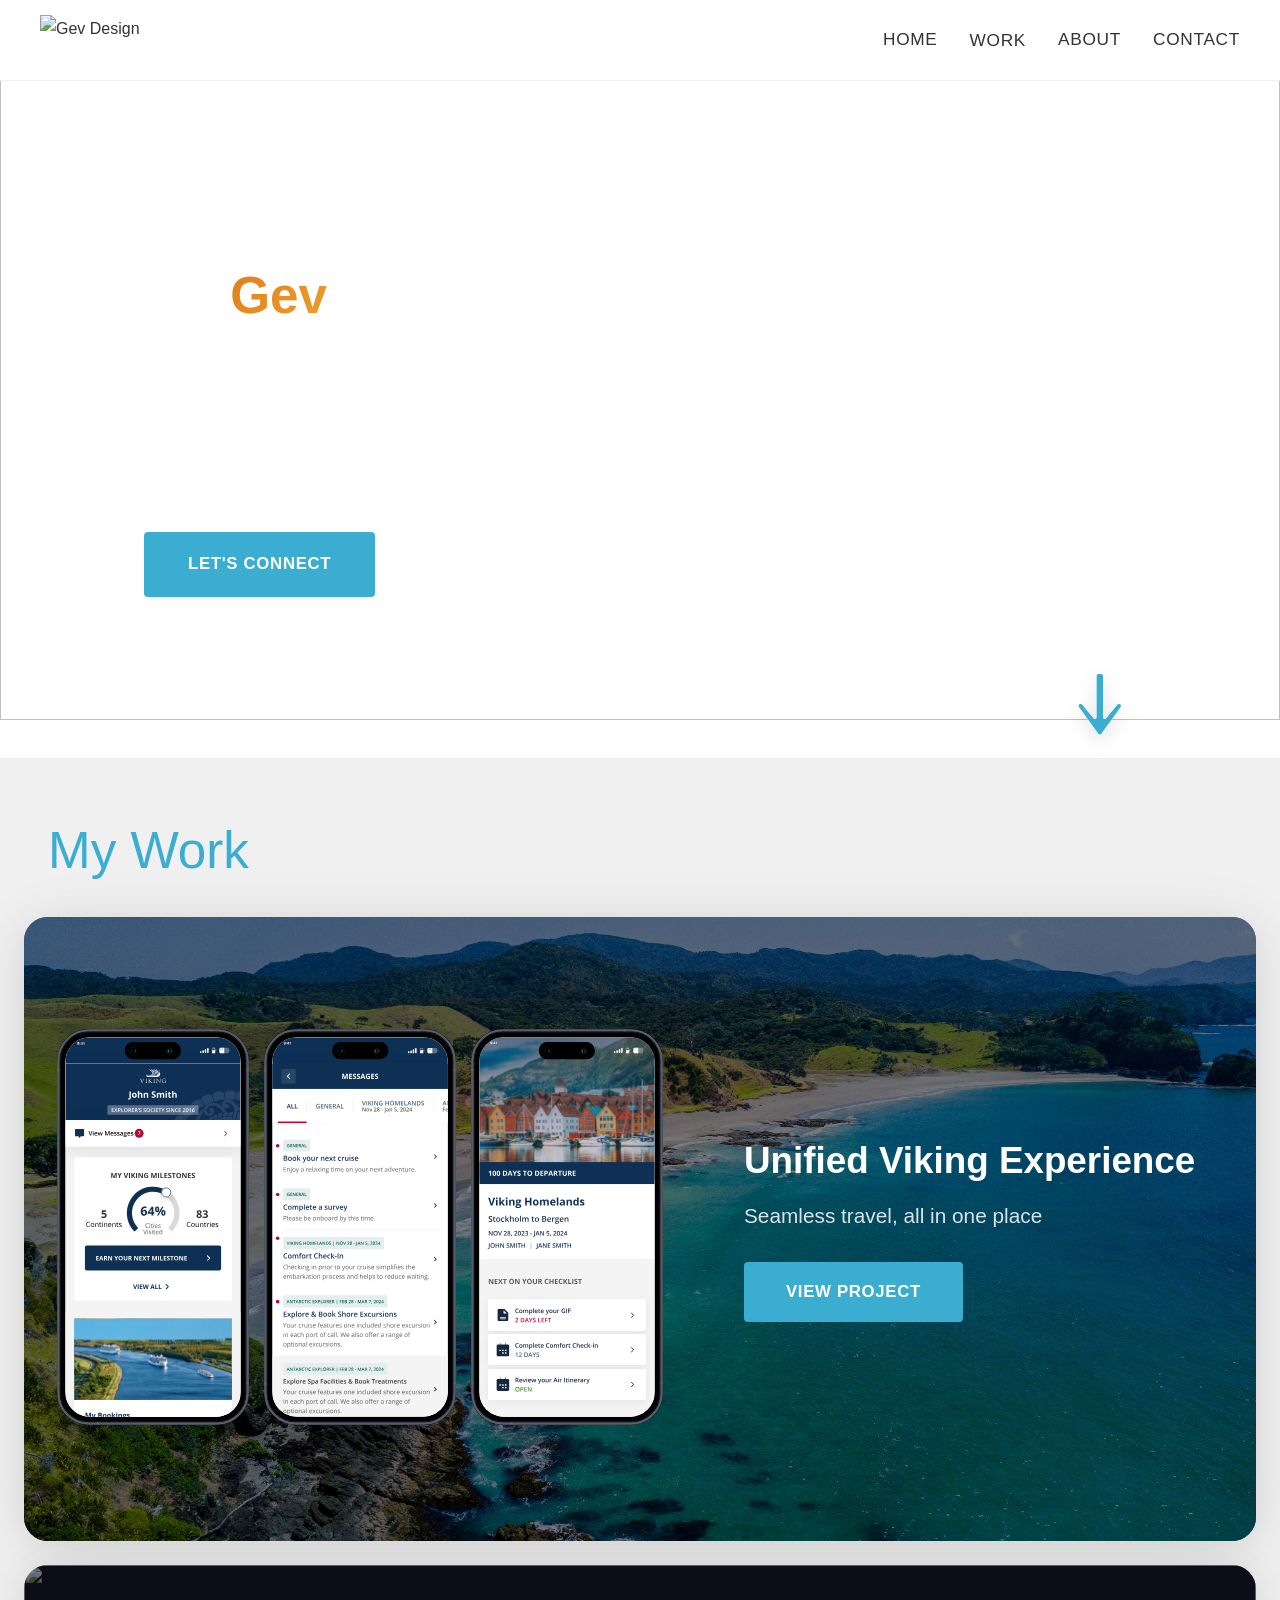
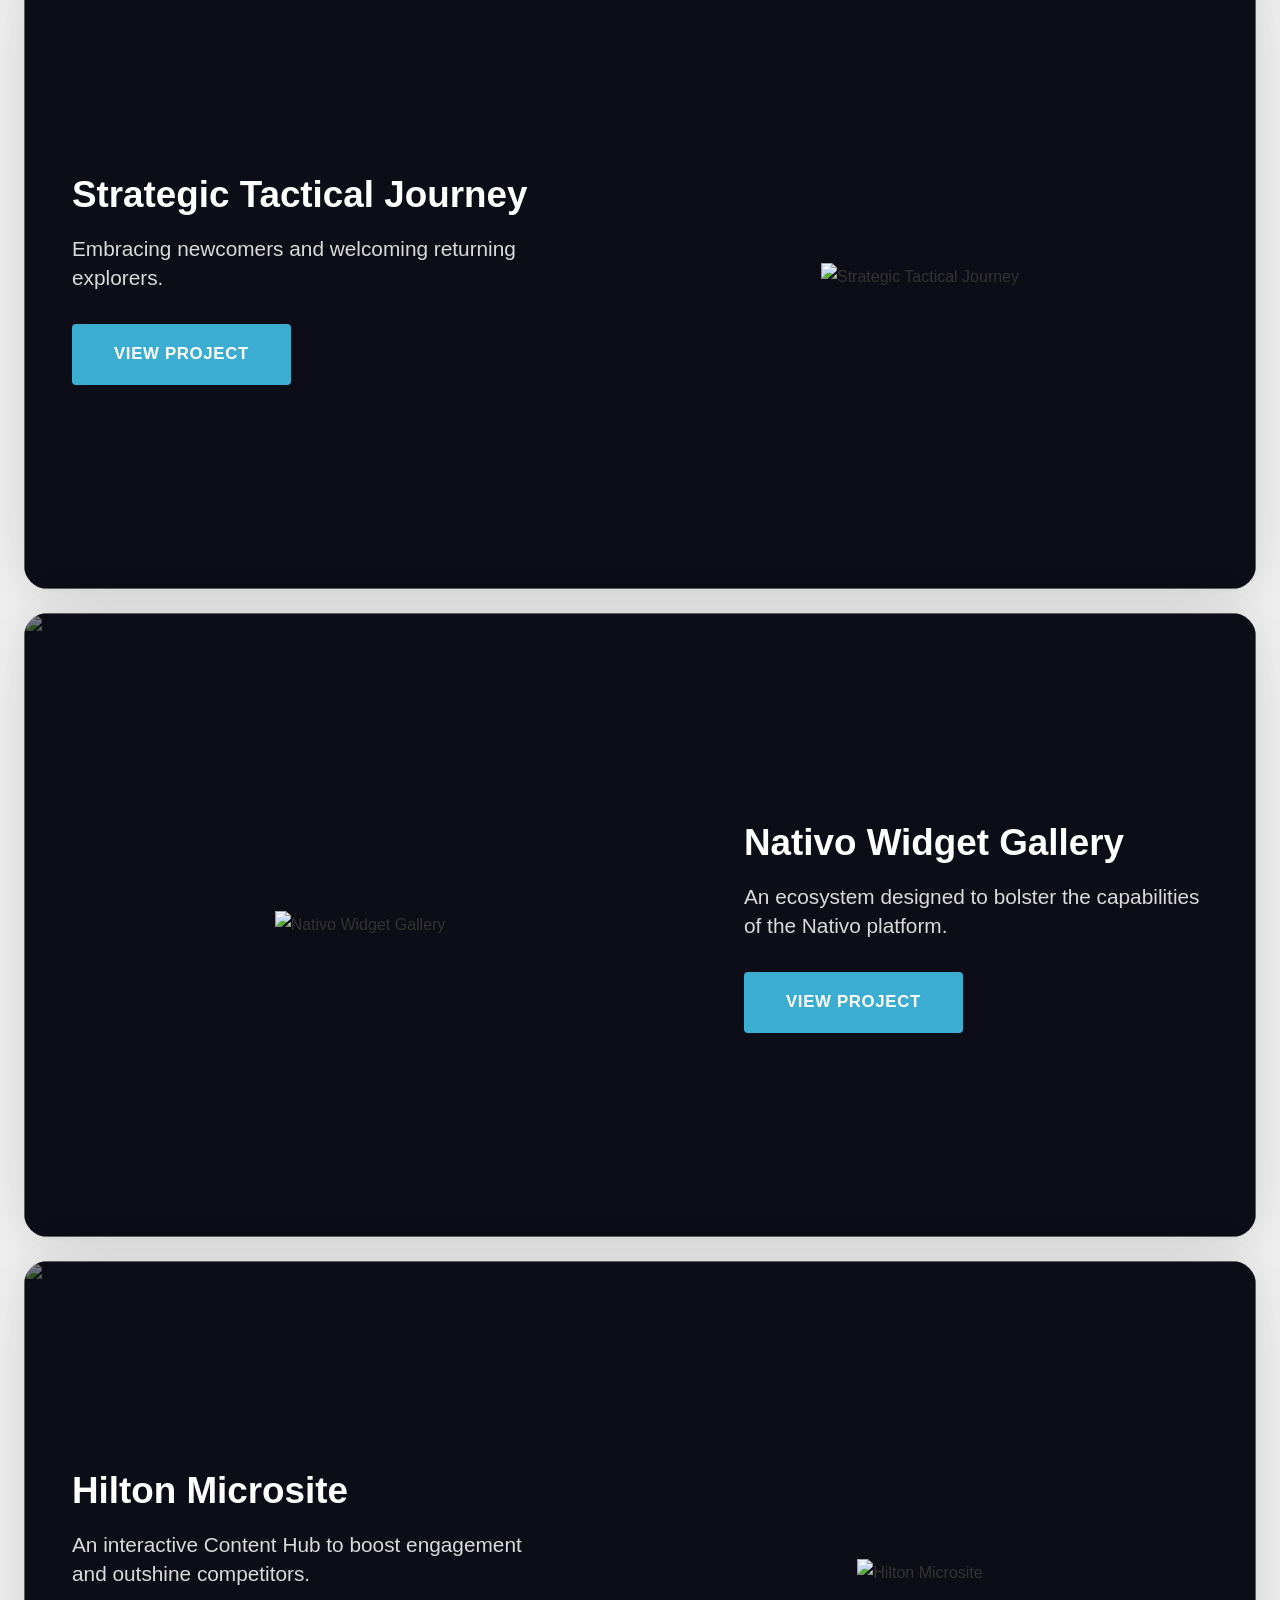
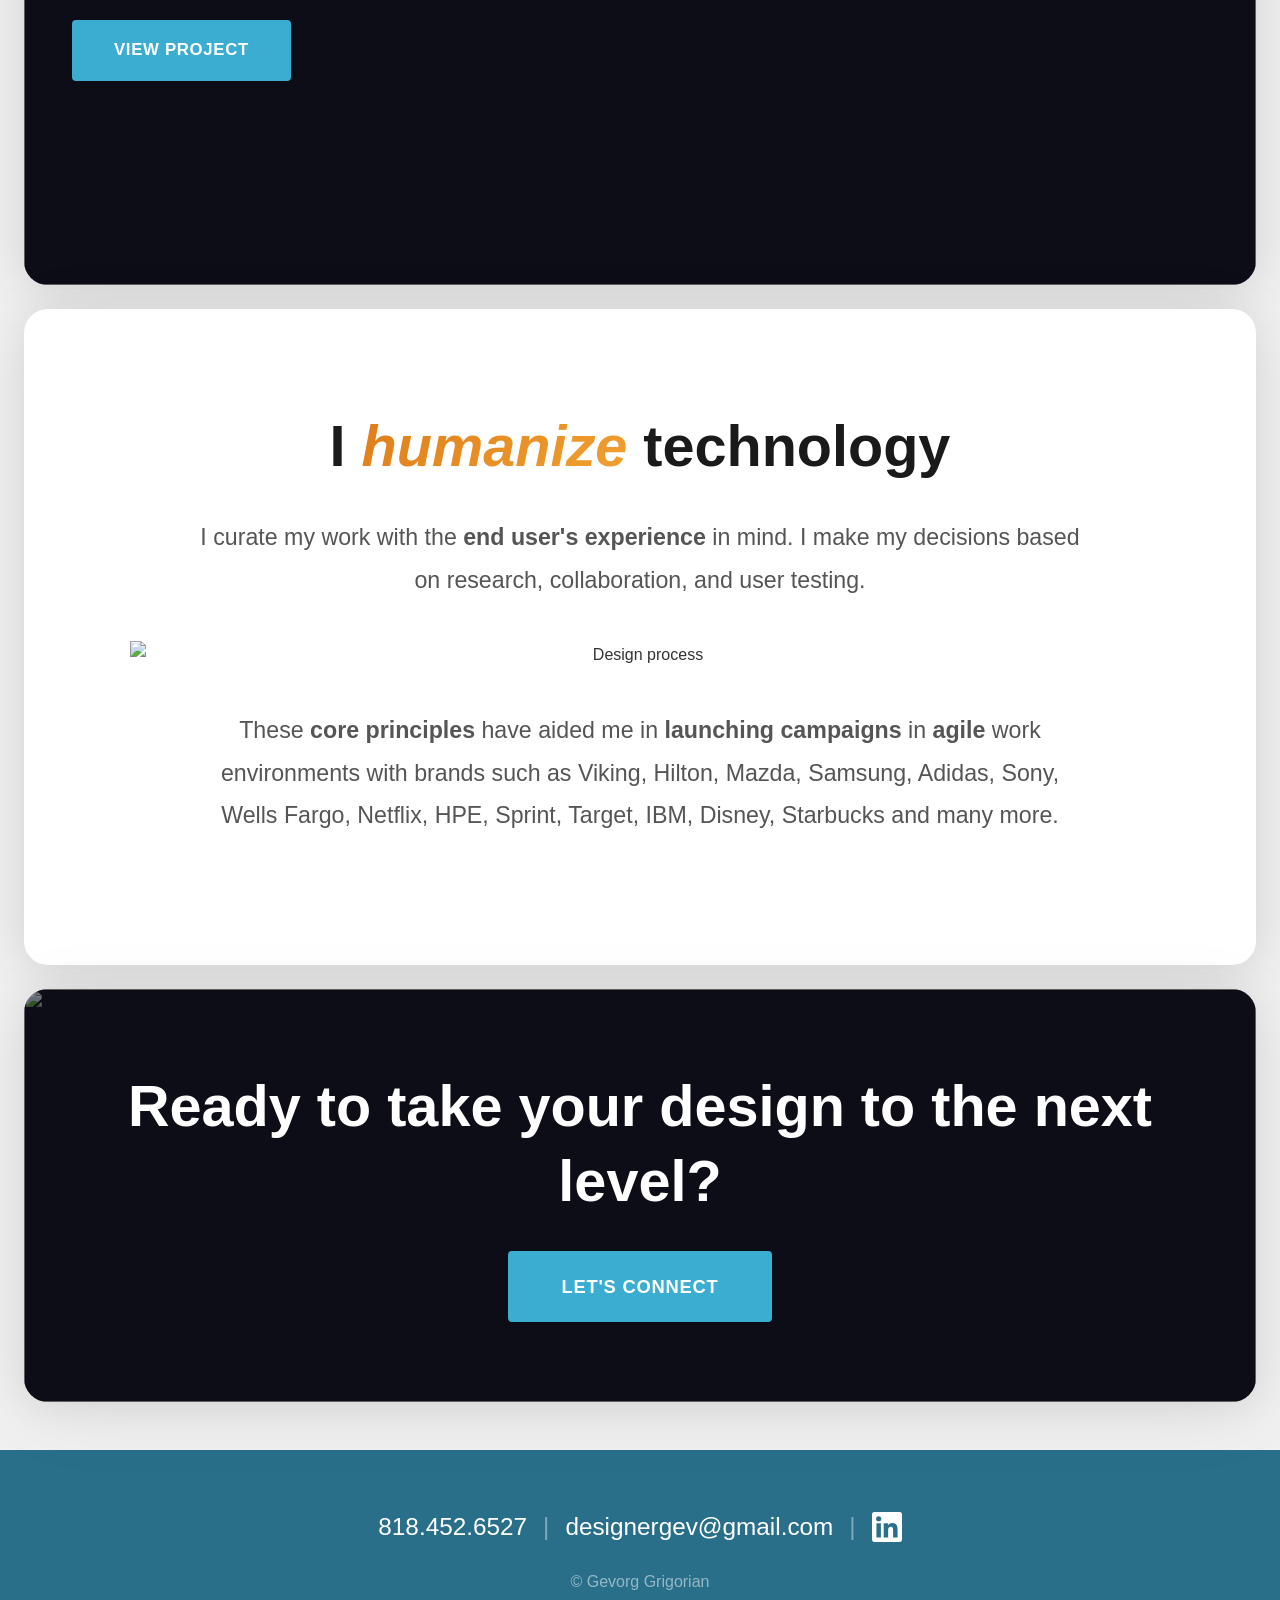
==== index.html @ d2a10602 "Replace PNG image with SVG in index.html" ====
<!DOCTYPE html>
<html lang="en">
<head>
  <meta charset="UTF-8">
  <meta name="viewport" content="width=device-width, initial-scale=1.0">
  <title>Gev Grigorian — Lead UX/UI Designer</title>
  <link rel="stylesheet" href="style.css">
</head>
<body>

  <!-- Navigation -->
  <nav class="site-nav">
    <div class="nav-inner">
      <a href="index.html" class="nav-logo">
        <img src="https://images.squarespace-cdn.com/content/v1/5e78019645630059aea17c07/1584992266800-M5TKYRN9V7KKILRTRA14/Gevorg_grigorian_logo2.png?format=300w" alt="Gev Design">
      </a>
      <ul class="nav-links" id="navLinks">
        <li><a href="index.html">Home</a></li>
        <li class="dropdown-parent">
          <button class="nav-dropdown-toggle">Work</button>
          <ul class="nav-dropdown">
            <li><a href="unified-viking.html">Unified Viking Experience</a></li>
            <li><a href="strategic-tactical.html">Strategic Tactical Journey</a></li>
            <li><a href="widget-gallery.html">Nativo Widget Gallery</a></li>
            <li><a href="hilton-microsite.html">Hilton Microsite</a></li>
          </ul>
        </li>
        <li><a href="about.html">About</a></li>
        <li><a href="contact.html">Contact</a></li>
      </ul>
      <button class="nav-hamburger" id="navHamburger" aria-label="Toggle menu">
        <span></span>
        <span></span>
        <span></span>
      </button>
    </div>
  </nav>

  <!-- Hero — stays full bleed -->
  <section class="hero">
    <div class="hero-bg">
      <img src="https://images.squarespace-cdn.com/content/v1/5e78019645630059aea17c07/815615e4-76c1-4208-bceb-b928c9cfad03/Gevdarkbg.jpg" alt="">
    </div>
    <div class="hero-content">
      <h1 class="hero-anim-1">Hey there! <br>I'm <em>Gev</em>.</h1>
      <p class="hero-anim-2">I am a Lead UX/UI Designer passionate about solving complex problems, optimizing user journeys for business growth, and offering an exceptional experience. Check out my work down below!</p>
      <div class="hero-buttons hero-anim-3">
        <a href="contact.html" class="btn-primary btn-blue">Let's Connect</a>
        <a href="about.html" class="btn-primary btn-white">About Me</a>
      </div>
    </div>
  </section>

  <!-- Scroll Arrow -->
  <div class="scroll-arrow">
    <svg width="176" height="216" viewBox="0 0 176 216" fill="none" xmlns="http://www.w3.org/2000/svg">
      <g filter="url(#filter0_d_1784_18563)">
        <path d="M73.5128 128.321C75.8927 131.232 80.6094 129.549 80.6094 125.789L80.6094 35C80.6094 32.7909 82.4002 31 84.6094 31L90.6094 31C92.8185 31 94.6094 32.7909 94.6094 35L94.6094 125.789C94.6094 129.549 99.326 131.232 101.706 128.321L126.116 98.468C126.876 97.5389 128.013 97 129.213 97L130.213 97C133.474 97 135.365 100.692 133.459 103.338L90.8552 162.493C89.2589 164.71 85.9598 164.71 84.3635 162.493L41.7597 103.338C39.8541 100.692 41.7449 97 45.0055 97L46.0061 97C47.2062 97 48.343 97.5389 49.1027 98.468L73.5128 128.321Z" fill="#3AADD1"/>
      </g>
      <defs>
        <filter id="filter0_d_1784_18563" x="0" y="0" width="175.219" height="215.156" filterUnits="userSpaceOnUse" color-interpolation-filters="sRGB">
          <feFlood flood-opacity="0" result="BackgroundImageFix"/>
          <feColorMatrix in="SourceAlpha" type="matrix" values="0 0 0 0 0 0 0 0 0 0 0 0 0 0 0 0 0 0 127 0" result="hardAlpha"/>
          <feMorphology radius="1" operator="dilate" in="SourceAlpha" result="effect1_dropShadow_1784_18563"/>
          <feOffset dy="10"/>
          <feGaussianBlur stdDeviation="20"/>
          <feComposite in2="hardAlpha" operator="out"/>
          <feColorMatrix type="matrix" values="0 0 0 0 0 0 0 0 0 0 0 0 0 0 0 0 0 0 0.15 0"/>
          <feBlend mode="normal" in2="BackgroundImageFix" result="effect1_dropShadow_1784_18563"/>
          <feBlend mode="normal" in="SourceGraphic" in2="effect1_dropShadow_1784_18563" result="shape"/>
        </filter>
      </defs>
    </svg>
  </div>

  <!-- Sections area — light bg behind rounded containers -->
  <div class="sections-wrap">

    <!-- My Work heading -->
    <h2 class="my-work-heading">My Work</h2>

    <!-- Unified Viking Experience — same treatment as other sections -->
    <div class="card-section card-section--dark">
      <section class="work-section work-section--viking work-section--img-left work-section--dark">
        <div class="work-section-bg">
          <img src="unified_background.jpg" alt="">
        </div>
        <div class="work-section-image">
          <img src="unified_hero_split.svg" alt="Unified Viking Experience">
        </div>
        <div class="work-section-text">
          <h3>Unified Viking Experience</h3>
          <h4>Seamless travel, all in one place</h4>
          <a href="unified-viking.html" class="btn-view-project">View Project</a>
        </div>
      </section>
    </div>

    <!-- Strategic Tactical Journey — rounded card, dark bg image -->
    <div class="card-section card-section--dark">
      <section class="work-section work-section--strategic work-section--img-right work-section--dark">
        <div class="work-section-bg">
          <img src="https://images.squarespace-cdn.com/content/v1/5e78019645630059aea17c07/7702b1b8-ade0-4273-b3e5-5d2c1b50a295/image-asset.jpg" alt="">
        </div>
        <div class="work-section-text">
          <h3>Strategic Tactical Journey</h3>
          <h4>Embracing newcomers and welcoming returning explorers.</h4>
          <a href="strategic-tactical.html" class="btn-view-project">View Project</a>
        </div>
        <div class="work-section-image">
          <img src="https://images.squarespace-cdn.com/content/v1/5e78019645630059aea17c07/66813fa7-7c34-4696-9a1c-c01e0aa8211b/main+hero.png" alt="Strategic Tactical Journey">
        </div>
      </section>
    </div>

    <!-- Nativo Widget Gallery — rounded card, dark bg image -->
    <div class="card-section card-section--dark">
      <section class="work-section work-section--widget work-section--img-left work-section--dark">
        <div class="work-section-bg">
          <img src="https://images.squarespace-cdn.com/content/v1/5e78019645630059aea17c07/1612477899388-6YCMAXKL3FMIQ8N4S04C/image-asset.jpeg" alt="">
        </div>
        <div class="work-section-image">
          <img src="https://images.squarespace-cdn.com/content/v1/5e78019645630059aea17c07/4935f35a-8b4f-4557-a55a-b2afa68a9206/widget+gallery.png" alt="Nativo Widget Gallery">
        </div>
        <div class="work-section-text">
          <h3>Nativo Widget Gallery</h3>
          <h4>An ecosystem designed to bolster the capabilities of the Nativo platform.</h4>
          <a href="widget-gallery.html" class="btn-view-project">View Project</a>
        </div>
      </section>
    </div>

    <!-- Hilton Microsite — rounded card, dark bg image -->
    <div class="card-section card-section--dark">
      <section class="work-section work-section--hilton work-section--img-right work-section--dark">
        <div class="work-section-bg">
          <img src="https://images.squarespace-cdn.com/content/v1/5e78019645630059aea17c07/1612477961552-T1BN0AWQ8N2M8S0TPRUM/image-asset.jpeg" alt="">
        </div>
        <div class="work-section-text">
          <h3>Hilton Microsite</h3>
          <h4>An interactive Content Hub to boost engagement and outshine competitors.</h4>
          <a href="hilton-microsite.html" class="btn-view-project">View Project</a>
        </div>
        <div class="work-section-image">
          <img src="https://images.squarespace-cdn.com/content/v1/5e78019645630059aea17c07/62214717-a14b-45ed-8877-a6a969d277c2/hilton.png" alt="Hilton Microsite">
        </div>
      </section>
    </div>

    <!-- I Humanize Technology — rounded card -->
    <div class="card-section card-section--white">
      <section class="humanize-section">
        <h2>I <em>humanize</em> technology</h2>
        <p>I curate my work with the <strong>end user's experience</strong> in mind. I make my decisions based on research, collaboration, and user testing.</p>
        <img src="https://images.squarespace-cdn.com/content/v1/5e78019645630059aea17c07/1593643545278-562GV7ZJ961VHSF7PJQ0/process2.png" alt="Design process" class="process-desktop">
        <img src="process-mobile.svg" alt="Design process" class="process-mobile">
        <p>These <strong>core principles</strong> have aided me in <strong>launching campaigns</strong> in <strong>agile</strong> work environments with brands such as Viking, Hilton, Mazda, Samsung, Adidas, Sony, Wells Fargo, Netflix, HPE, Sprint, Target, IBM, Disney, Starbucks and many more.</p>
      </section>
    </div>

    <!-- CTA — dark card like work sections -->
    <div class="card-section card-section--cta">
      <section class="bottom-cta">
        <div class="work-section-bg">
          <img src="https://images.squarespace-cdn.com/content/v1/5e78019645630059aea17c07/1593641278378-U0NKO1T6FIKHEDOFZI23/Screen+Shot+2020-07-01+at+3.07.49+PM.png" alt="">
        </div>
        <h2>Ready to take your design to the <strong>next level</strong>?</h2>
        <a href="contact.html" class="btn-primary btn-blue btn-large">Let's Connect</a>
      </section>
    </div>

  </div><!-- /sections-wrap -->

  <!-- Footer -->
  <footer class="site-footer">
    <div class="footer-inner">
      <div class="footer-contact">
        <a href="tel:8184526527">818.452.6527</a>
        <span class="divider">|</span>
        <a href="/cdn-cgi/l/email-protection#771312041e10191205101201515441434c101a161e1b5914181a">designergev&#64;gmail.com</a>
        <span class="divider">|</span>
        <a href="https://www.linkedin.com/in/designergev/" target="_blank" rel="noopener" class="footer-linkedin" aria-label="LinkedIn">
          <svg xmlns="http://www.w3.org/2000/svg" width="20" height="20" viewBox="0 0 24 24" fill="currentColor"><path d="M20.447 20.452h-3.554v-5.569c0-1.328-.027-3.037-1.852-3.037-1.853 0-2.136 1.445-2.136 2.939v5.667H9.351V9h3.414v1.561h.046c.477-.9 1.637-1.85 3.37-1.85 3.601 0 4.267 2.37 4.267 5.455v6.286zM5.337 7.433a2.062 2.062 0 01-2.063-2.065 2.064 2.064 0 112.063 2.065zm1.782 13.019H3.555V9h3.564v11.452zM22.225 0H1.771C.792 0 0 .774 0 1.729v20.542C0 23.227.792 24 1.771 24h20.451C23.2 24 24 23.227 24 22.271V1.729C24 .774 23.2 0 22.222 0h.003z"/></svg>
        </a>
      </div>
      <div class="footer-copyright">&copy; Gevorg Grigorian</div>
    </div>
  </footer>
---- style.css ----
/* ============================================
   GEV DESIGN — Portfolio CSS
   Matching Squarespace layout & proportions
   ============================================ */

/* --- Reset & Base --- */
*, *::before, *::after {
  box-sizing: border-box;
  margin: 0;
  padding: 0;
}

html {
  scroll-behavior: smooth;
  overflow-x: hidden;
}

body {
  font-family: 'Helvetica Neue', Helvetica, Arial, sans-serif;
  color: #333;
  line-height: 1.7;
  background: #fff;
  -webkit-font-smoothing: antialiased;
  overflow-x: hidden;
}

img {
  max-width: 100%;
  height: auto;
  display: block;
}

a {
  color: inherit;
  text-decoration: none;
}

ul {
  list-style: none;
}

/* --- Typography --- */
h1 {
  font-size: 2.8rem;
  font-weight: 700;
  line-height: 1.2;
  color: #1a1a1a;
}

h2 {
  font-size: 2rem;
  font-weight: 700;
  line-height: 1.3;
  color: #1a1a1a;
}

h3 {
  font-size: 1.5rem;
  font-weight: 600;
  line-height: 1.4;
  color: #1a1a1a;
}

h4 {
  font-size: 1.2rem;
  font-weight: 600;
  line-height: 1.4;
  color: #1a1a1a;
}

p {
  font-size: 1rem;
  line-height: 1.8;
  color: #555;
  margin-bottom: 1rem;
}

em, i {
  font-style: italic;
}

strong, b {
  font-weight: 700;
}


/* ============================================
   NAVIGATION
   ============================================ */
.site-nav {
  position: fixed;
  top: 0;
  left: 0;
  right: 0;
  z-index: 1000;
  background: rgba(255, 255, 255, 0.97);
  border-bottom: 1px solid rgba(0,0,0,0.06);
  backdrop-filter: blur(10px);
  -webkit-backdrop-filter: blur(10px);
}

.nav-inner {
  max-width: 1400px;
  margin: 0 auto;
  padding: 0 40px;
  display: flex;
  align-items: center;
  justify-content: space-between;
  height: 80px;
}

.nav-logo img {
  height: 50px;
  width: auto;
}

.nav-links {
  display: flex;
  align-items: center;
  gap: 32px;
}

.nav-links > li {
  position: relative;
}

.nav-links > li > a {
  font-size: 1.08rem;
  font-weight: 500;
  letter-spacing: 0.04em;
  text-transform: uppercase;
  color: #333;
  transition: color 0.2s;
  padding: 8px 0;
}

.nav-links > li > a:hover {
  color: #000;
}

/* Dropdown */
.nav-dropdown-toggle {
  font-size: 1.08rem;
  font-weight: 500;
  letter-spacing: 0.04em;
  text-transform: uppercase;
  color: #333;
  cursor: pointer;
  padding: 8px 0;
  background: none;
  border: none;
  font-family: inherit;
  transition: color 0.2s;
}

.nav-dropdown-toggle:hover {
  color: #000;
}

.nav-dropdown {
  position: absolute;
  top: 100%;
  left: -16px;
  background: #fff;
  min-width: 340px;
  box-shadow: 0 8px 30px rgba(0,0,0,0.1);
  border-radius: 4px;
  padding: 12px 0;
  opacity: 0;
  visibility: hidden;
  transform: translateY(4px);
  transition: all 0.2s ease;
}

.dropdown-parent:hover .nav-dropdown {
  opacity: 1;
  visibility: visible;
  transform: translateY(0);
}

.nav-dropdown a {
  display: block;
  padding: 12px 24px;
  font-size: 1.08rem;
  font-weight: 500;
  color: #333;
  text-transform: capitalize;
  letter-spacing: 0.04em;
  transition: background 0.15s, color 0.15s;
}

.nav-dropdown a:hover {
  background: #fdf0e0;
  color: #1a1a1a;
}

/* Mobile nav */
.nav-hamburger {
  display: none;
  background: none;
  border: none;
  cursor: pointer;
  width: 28px;
  height: 20px;
  position: relative;
}

.nav-hamburger span {
  display: block;
  width: 100%;
  height: 2px;
  background: #333;
  position: absolute;
  left: 0;
  transition: all 0.3s;
}

.nav-hamburger span:nth-child(1) { top: 0; }
.nav-hamburger span:nth-child(2) { top: 50%; transform: translateY(-50%); }
.nav-hamburger span:nth-child(3) { bottom: 0; }

.nav-hamburger.active span:nth-child(1) {
  top: 50%;
  transform: translateY(-50%) rotate(45deg);
}
.nav-hamburger.active span:nth-child(2) {
  opacity: 0;
}
.nav-hamburger.active span:nth-child(3) {
  bottom: 50%;
  transform: translateY(50%) rotate(-45deg);
}


/* ============================================
   HOMEPAGE HERO
   ============================================ */
.hero {
  position: relative;
  min-height: 80vh;
  display: flex;
  align-items: center;
  justify-content: center;
  text-align: left;
  color: #fff;
  overflow: hidden;
  margin-top: 0;
}

.hero-bg {
  position: absolute;
  inset: 0;
  z-index: 0;
}

.hero-bg img {
  width: 100%;
  height: 100%;
  object-fit: cover;
}

.hero-content {
  position: relative;
  z-index: 1;
  max-width: 580px;
  padding: 80px 24px 0;
  margin-right: auto;
  margin-left: max(80px, calc(50% - 520px));
}

.hero-content h1 {
  color: #fff;
  font-size: 3.2rem;
  margin-bottom: 20px;
}

.hero-content h1 em {
  font-style: normal;
  background: linear-gradient(135deg, #E07D19, #f0a030);
  -webkit-background-clip: text;
  -webkit-text-fill-color: transparent;
  background-clip: text;
  padding: 0 4px 4px 0;
  display: inline-block;
}

.hero-content p {
  color: rgba(255, 255, 255, 0.9);
  font-size: 1.3rem;
  line-height: 1.8;
  margin-bottom: 32px;
}

.hero-buttons {
  display: flex;
  gap: 20px;
  justify-content: flex-start;
  flex-wrap: wrap;
}

.btn-primary {
  display: inline-block;
  padding: 16px 42px;
  background: #fff;
  color: #1a1a1a;
  font-size: 1.05rem;
  font-weight: 600;
  letter-spacing: 0.04em;
  text-transform: uppercase;
  border: 2px solid #fff;
  border-radius: 4px;
  transition: all 0.3s;
}

.btn-primary:hover {
  background: transparent;
  color: #fff;
}

.btn-blue {
  background: #3aadd1;
  color: #fff;
  border: 2px solid #3aadd1;
  border-radius: 4px;
}

.btn-blue:hover {
  background: #2e97b8;
  border-color: #2e97b8;
  color: #fff;
}

.btn-white {
  background: transparent;
  color: #fff;
  border: 2px solid #fff;
  border-radius: 4px;
}

.btn-white:hover {
  background: rgba(255, 255, 255, 0.15);
  color: #fff;
}

.btn-large {
  padding: 18px 52px;
  font-size: 1.15rem;
}


/* ============================================
   HOMEPAGE — MY WORK SECTIONS
   Squarespace-style: full-width rows,
   side-by-side image + text, alternating
   ============================================ */
.my-work-heading {
  text-align: left;
  padding: 0 24px 32px;
  font-size: 3.2rem;
  font-weight: 400;
  color: #3aadd1;
  margin: 0;
  max-width: 1400px;
  margin-left: auto;
  margin-right: auto;
}

/* --- Scroll Arrow --- */
.scroll-arrow {
  position: relative;
  z-index: 10;
  display: flex;
  justify-content: flex-end;
  margin: -60px 0 0;
  padding-right: calc(50% - 500px);
  animation: bounceArrow 2s ease-in-out infinite;
}

.scroll-arrow svg {
  width: 80px;
  height: auto;
}

@keyframes bounceArrow {
  0%, 100% {
    transform: translateY(0);
  }
  50% {
    transform: translateY(16px);
  }
}

/* --- Sections Wrap — page background behind cards --- */
.sections-wrap {
  background: #f0f0f0;
  padding: 60px 24px 24px;
}

/* --- Card Sections — rounded containers --- */
.card-section {
  max-width: 1400px;
  margin: 0 auto 24px;
  border-radius: 24px;
  overflow: hidden;
  position: relative;
  box-shadow: 0 4px 40px rgba(0, 0, 0, 0.08), 0 12px 80px rgba(0, 0, 0, 0.06);
}

.card-section--dark {
  background: #1a1a2e;
}

.card-section--white {
  background: #fff;
}

.card-section--cta {
  background: #1a1a2e;
}

/* Reset work-section inside cards */
.card-section .work-section {
  min-height: 624px;
}

/* Reset humanize inside card */
.card-section .humanize-section {
  margin: 0 auto;
  padding: 100px 40px;
}

/* Reset bottom-cta inside card */
.card-section .bottom-cta {
  margin-top: 0;
  background: transparent;
  padding: 80px 24px;
}

.work-section {
  display: flex;
  align-items: center;
  justify-content: center;
  min-height: 624px;
  position: relative;
  overflow: hidden;
}

/* Direction classes — explicit control via HTML order */
.work-section--img-left {
  flex-direction: row;
}

.work-section--img-right {
  flex-direction: row;
}

.work-section-bg {
  position: absolute;
  inset: 0;
  z-index: 0;
}

.work-section-bg img {
  width: 100%;
  height: 100%;
  object-fit: cover;
}

/* Dark overlay for sections with bg images */
.work-section--dark .work-section-bg::after {
  content: '';
  position: absolute;
  inset: 0;
  background: rgba(0, 0, 0, 0.5);
}

.work-section-image {
  flex: 1;
  position: relative;
  z-index: 1;
  display: flex;
  align-items: center;
  justify-content: center;
  padding: 60px 20px;
  max-width: 680px;
}

.work-section-image img {
  max-width: 100%;
  max-height: 420px;
  width: auto;
}

/* Full-bleed image variant (Unified Viking) — image to halfway */
.work-section--fullbleed .work-section-image {
  flex: 0 0 50%;
  padding: 0;
  max-width: 50%;
  overflow: hidden;
  display: flex;
  align-items: center;
  justify-content: flex-start;
  align-self: stretch;
}

.work-section--fullbleed .work-section-image img {
  width: 100%;
  height: 100%;
  object-fit: cover;
  object-position: left center;
}

.work-section--fullbleed .work-section-text {
  flex: 0 0 50%;
  max-width: 50%;
  display: flex;
  flex-direction: column;
  align-items: flex-start;
  justify-content: center;
  padding: 60px 48px 60px 48px;
}

.work-section-text {
  flex: 1;
  position: relative;
  z-index: 1;
  padding: 60px 48px;
  max-width: 560px;
}

.work-section-text h3 {
  font-size: 2.3rem;
  font-weight: 700;
  margin-bottom: 14px;
}

.work-section-text h4 {
  font-size: 1.3rem;
  font-weight: 400;
  margin-bottom: 32px;
}

.work-section-text .btn-view-project {
  display: inline-block;
  padding: 16px 42px;
  background: #3aadd1;
  border: none;
  border-radius: 4px;
  color: #fff;
  font-size: 1.05rem;
  font-weight: 600;
  letter-spacing: 0.04em;
  text-transform: uppercase;
  transition: background 0.3s;
}

.work-section-text .btn-view-project:hover {
  background: #2e97b8;
}

/* Dark section text colors */
.work-section--dark .work-section-text h3 {
  color: #fff;
}

.work-section--dark .work-section-text h4 {
  color: rgba(255, 255, 255, 0.85);
}

/* Viking — same treatment as other dark sections */
.work-section--viking {
  background: transparent;
}

/* Dark section fallback bg colors — handled by card-section */
.work-section--strategic {
  background: transparent;
}

.work-section--widget {
  background: transparent;
}

.work-section--hilton {
  background: transparent;
}


/* ============================================
   HOMEPAGE — HUMANIZE / BOTTOM SECTIONS
   ============================================ */
.humanize-section {
  text-align: center;
  padding: 120px 40px;
  max-width: 1100px;
  margin: 0 auto;
}

.humanize-section h2 {
  font-size: 3.6rem;
  margin-bottom: 32px;
}

.humanize-section h2 em {
  background: linear-gradient(135deg, #E07D19, #f0a030);
  -webkit-background-clip: text;
  -webkit-text-fill-color: transparent;
  background-clip: text;
}

.humanize-section p {
  font-size: 1.45rem;
  max-width: 900px;
  margin: 0 auto 28px;
  line-height: 1.85;
}

.humanize-section img {
  max-width: 100%;
  width: 1125px;
  margin: 40px auto;
}

.humanize-section .process-mobile {
  display: none;
}

.humanize-section .process-desktop {
  display: block;
}

.cta-section {
  text-align: center;
  padding: 80px 24px;
  background: #f7f7f7;
}

.cta-section h2 {
  font-size: 2rem;
  margin-bottom: 24px;
}


/* ============================================
   CASE STUDY PAGES — HERO
   ============================================ */
.case-hero {
  position: relative;
  width: 100%;
  height: 70vh;
  min-height: 400px;
  max-height: 600px;
  overflow: hidden;
  margin-top: 80px;
}

.case-hero img {
  width: 100%;
  height: 100%;
  object-fit: cover;
}


/* ============================================
   CASE STUDY PAGES — CONTENT
   ============================================ */
.case-content {
  max-width: 1100px;
  margin: 0 auto;
  padding: 60px 40px 80px;
}

.case-content h1 {
  font-size: 2.6rem;
  margin-bottom: 8px;
}

.case-subtitle {
  font-size: 1.15rem;
  color: #777;
  margin-bottom: 48px;
  font-style: italic;
}

.case-content h2 {
  font-size: 1.8rem;
  margin-top: 56px;
  margin-bottom: 16px;
}

.case-content h3 {
  font-size: 1.4rem;
  margin-top: 40px;
  margin-bottom: 12px;
}

.case-content h4 {
  font-size: 1.2rem;
  margin-top: 32px;
  margin-bottom: 12px;
}

.case-content p {
  font-size: 1.05rem;
  line-height: 1.85;
}

.case-content ul {
  margin: 12px 0 20px 24px;
  list-style: disc;
}

.case-content ul li {
  font-size: 1.05rem;
  line-height: 1.85;
  color: #555;
  margin-bottom: 8px;
}

.case-content hr {
  border: none;
  border-top: 1px solid #e0e0e0;
  margin: 48px 0;
}


/* --- Case Study Images --- */
.case-image {
  margin: 32px 0;
}

.case-image img {
  width: 100%;
  border-radius: 4px;
}

/* Image in a container/card block (keep this nice look from GitHub version) */
.case-image-block {
  margin: 32px 0;
  background: #f5f5f5;
  border-radius: 8px;
  padding: 32px;
  display: flex;
  align-items: center;
  justify-content: center;
}

.case-image-block img {
  max-width: 100%;
  border-radius: 4px;
}

/* Full-width image (no container) */
.case-image-full {
  margin: 32px 0;
}

.case-image-full img {
  width: 100%;
  border-radius: 4px;
}


/* --- Side by side images (Existing Designs, etc.) --- */
.image-row {
  display: flex;
  gap: 24px;
  margin: 32px 0;
  align-items: stretch;
}

.image-row .image-col {
  flex: 1;
  display: flex;
  flex-direction: column;
}

.image-row .image-col .image-block {
  background: #f5f5f5;
  border-radius: 8px;
  padding: 24px;
  flex: 1;
  display: flex;
  align-items: center;
  justify-content: center;
  overflow: hidden;
}

.image-row .image-col .image-block img {
  max-width: 100%;
  max-height: 100%;
  object-fit: contain;
  border-radius: 4px;
}

.image-row .image-col .image-caption {
  text-align: center;
  font-size: 0.85rem;
  color: #888;
  margin-top: 10px;
  font-weight: 500;
}

/* Equal-height image row — forces all images to match height */
.image-row--equal {
  align-items: stretch;
}

.image-row--equal .image-block {
  height: 100%;
}

/* Three-column image row */
.image-row--three {
  display: grid;
  grid-template-columns: 1fr 1fr 1fr;
  gap: 24px;
  margin: 32px 0;
}

.image-row--three .image-col {
  display: flex;
  flex-direction: column;
}

.image-row--three .image-col .image-block {
  background: #f5f5f5;
  border-radius: 8px;
  padding: 24px;
  flex: 1;
  display: flex;
  align-items: center;
  justify-content: center;
  overflow: hidden;
}

.image-row--three .image-col .image-block img {
  max-width: 100%;
  object-fit: contain;
  border-radius: 4px;
}

.image-row--three .image-col .image-caption {
  text-align: center;
  font-size: 0.85rem;
  color: #888;
  margin-top: 10px;
  font-weight: 500;
}


/* --- Desktop + Mobile side by side (Existing Designs) --- */
.existing-designs-row {
  display: flex;
  gap: 24px;
  margin: 32px 0;
  align-items: stretch;
}

.existing-designs-row .design-col-desktop {
  flex: 2;
  display: flex;
  flex-direction: column;
}

.existing-designs-row .design-col-mobile {
  flex: 1;
  display: flex;
  flex-direction: column;
  gap: 16px;
}

.existing-designs-row .design-block {
  background: #f5f5f5;
  border-radius: 8px;
  padding: 24px;
  display: flex;
  align-items: center;
  justify-content: center;
  flex: 1;
  overflow: hidden;
}

.existing-designs-row .design-block img {
  max-width: 100%;
  max-height: 100%;
  object-fit: contain;
  border-radius: 4px;
}

.existing-designs-row .design-label {
  text-align: center;
  font-size: 0.85rem;
  color: #888;
  margin-top: 10px;
  font-weight: 500;
}


/* --- Process Steps --- */
.process-step {
  margin: 48px 0;
}

.process-step h4 {
  font-size: 1.25rem;
  margin-bottom: 16px;
}


/* --- Data Points / Stats --- */
.stats-row {
  display: flex;
  gap: 32px;
  margin: 40px 0;
  justify-content: center;
  flex-wrap: wrap;
}

.stat-item {
  text-align: center;
  flex: 1;
  min-width: 160px;
}

.stat-number {
  font-size: 2.4rem;
  font-weight: 700;
  color: #1a1a1a;
  display: block;
}

.stat-label {
  font-size: 0.9rem;
  color: #777;
  margin-top: 4px;
}


/* --- Prototype Link --- */
.prototype-link {
  display: inline-block;
  padding: 14px 36px;
  border: 2px solid #1a1a1a;
  color: #1a1a1a;
  font-size: 0.9rem;
  font-weight: 600;
  letter-spacing: 0.04em;
  text-transform: uppercase;
  transition: all 0.3s;
  margin: 24px 0;
}

.prototype-link:hover {
  background: #1a1a1a;
  color: #fff;
}


/* ============================================
   ABOUT PAGE
   ============================================ */
.about-section {
  max-width: 1100px;
  margin: 0 auto;
  padding: 0 40px 80px;
  display: flex;
  align-items: flex-start;
  gap: 60px;
  margin-top: 120px;
}

.about-image {
  flex: 0 0 380px;
}

.about-image img {
  width: 100%;
  border-radius: 4px;
}

.about-text {
  flex: 1;
}

.about-text h1 {
  font-size: 2.4rem;
  margin-bottom: 24px;
}

.about-text p {
  font-size: 1.05rem;
  line-height: 1.85;
}


/* ============================================
   CONTACT PAGE
   ============================================ */
.contact-section {
  max-width: 800px;
  margin: 160px auto 80px;
  padding: 0 40px;
  text-align: center;
}

.contact-section h1 {
  font-size: 2.6rem;
  margin-bottom: 16px;
}

.contact-section p {
  font-size: 1.1rem;
  margin-bottom: 12px;
}

.contact-section a {
  color: #1a1a1a;
  font-weight: 600;
  border-bottom: 1px solid #ccc;
  transition: border-color 0.2s;
}

.contact-section a:hover {
  border-color: #1a1a1a;
}


/* ============================================
   FOOTER
   ============================================ */
.site-footer {
  background: #2a6f8a;
  padding: 56px 24px;
  text-align: center;
  color: rgba(255, 255, 255, 0.85);
}

.footer-inner {
  max-width: 1100px;
  margin: 0 auto;
  display: flex;
  flex-direction: column;
  align-items: center;
  gap: 16px;
}

.footer-contact {
  display: flex;
  align-items: center;
  gap: 16px;
  font-size: 1.52rem;
}

.footer-contact a {
  color: #fff;
  transition: opacity 0.2s;
}

.footer-contact a:hover {
  opacity: 0.8;
}

.footer-contact .divider {
  color: rgba(255, 255, 255, 0.4);
}

.footer-linkedin {
  display: inline-flex;
  align-items: center;
  justify-content: center;
  color: #fff;
  transition: opacity 0.2s;
}

.footer-linkedin:hover {
  opacity: 0.8;
}

.footer-linkedin svg {
  width: 30px;
  height: 30px;
}

.footer-copyright {
  font-size: 1rem;
  color: rgba(255, 255, 255, 0.5);
  margin-top: 4px;
}


/* ============================================
   CTA BOTTOM SECTION (shared across pages)
   ============================================ */
.bottom-cta {
  text-align: center;
  padding: 100px 24px;
  background: #f7f7f7;
  margin-top: 48px;
}

.bottom-cta h2 {
  font-size: 3.6rem;
  margin-bottom: 32px;
}

/* White text/button when inside orange CTA card */
.card-section--cta .bottom-cta {
  background: transparent;
  position: relative;
}

.card-section--cta .bottom-cta .work-section-bg::after {
  content: '';
  position: absolute;
  inset: 0;
  background: rgba(0, 0, 0, 0.5);
}

.card-section--cta .bottom-cta h2 {
  color: #fff;
  position: relative;
  z-index: 1;
}

.card-section--cta .bottom-cta h2 strong {
  color: #fff;
}

.card-section--cta .bottom-cta .btn-blue {
  background: #3aadd1;
  color: #fff;
  border-color: #3aadd1;
  position: relative;
  z-index: 1;
}

.card-section--cta .bottom-cta .btn-blue:hover {
  background: #2e97b8;
  border-color: #2e97b8;
  color: #fff;
}


/* ============================================
   RESPONSIVE
   ============================================ */
@media (max-width: 968px) {
  /* Sections wrap */
  .sections-wrap {
    padding: 40px 16px 16px;
  }

  .card-section {
    border-radius: 20px;
    margin-bottom: 16px;
  }

  /* Nav */
  .nav-links {
    display: none;
    position: fixed;
    top: 80px;
    left: 0;
    right: 0;
    bottom: 0;
    background: #fff;
    flex-direction: column;
    align-items: center;
    justify-content: flex-start;
    padding-top: 48px;
    gap: 24px;
  }

  .nav-links.open {
    display: flex;
  }

  .nav-hamburger {
    display: block;
  }

  .nav-dropdown {
    position: static;
    box-shadow: none;
    opacity: 1;
    visibility: visible;
    transform: none;
    padding: 0;
    min-width: auto;
    text-align: center;
  }

  .nav-dropdown a {
    padding: 8px 0;
  }

  /* Hero */
  .hero {
    justify-content: flex-start;
    text-align: left;
  }

  .hero::after {
    content: '';
    position: absolute;
    inset: 0;
    z-index: 1;
    background: rgba(0, 0, 0, 0.5);
    pointer-events: none;
  }

  .hero-content {
    padding: 80px 24px 0;
    margin-left: 24px;
    max-width: none;
    z-index: 2;
  }

  .hero-content h1 br {
    display: none;
  }

  .hero-buttons {
    justify-content: flex-start;
    flex-direction: column;
  }

  .hero-buttons .btn-primary {
    width: 100%;
    text-align: center;
  }

  .hero-content h1 {
    font-size: 2.2rem;
  }

  /* Scroll arrow centered on mobile */
  .scroll-arrow {
    justify-content: center;
    padding-right: 0;
  }

  /* Work sections */
  .work-section,
  .work-section--img-left,
  .work-section--img-right {
    flex-direction: column;
    min-height: auto;
  }

  /* Force image on top, text below — regardless of HTML order */
  .work-section .work-section-image {
    order: 1;
  }

  .work-section .work-section-bg {
    order: 0;
  }

  .work-section .work-section-text {
    order: 2;
  }

  .work-section-image {
    padding: 40px 24px 20px;
    max-width: 100%;
  }

  .work-section--fullbleed .work-section-image {
    padding: 24px 24px 0;
    max-width: 100%;
    flex: none;
    overflow: hidden;
    align-self: auto;
  }

  .work-section--fullbleed .work-section-image img {
    width: 100%;
    height: auto;
    min-height: auto;
    object-position: center;
  }

  .work-section--fullbleed .work-section-text {
    max-width: 100%;
    flex: none;
    padding: 24px;
  }

  .work-section-text {
    padding: 20px 24px 40px;
    text-align: center;
    max-width: 100%;
  }

  /* Full-width buttons inside card sections */
  .card-section .btn-view-project,
  .card-section .btn-primary {
    width: 100%;
    text-align: center;
    box-sizing: border-box;
  }

  /* Case content */
  .case-content {
    padding: 40px 24px 60px;
  }

  /* Image rows */
  .image-row {
    flex-direction: column;
  }

  .image-row--three {
    grid-template-columns: 1fr;
  }

  .existing-designs-row {
    flex-direction: column;
  }

  /* Humanize section mobile */
  .humanize-section {
    padding: 40px 24px;
  }

  .humanize-section h2 {
    font-size: 1.8rem;
  }

  .bottom-cta h2 {
    font-size: 1.8rem;
  }

  .humanize-section p {
    font-size: 1.05rem;
  }

  .humanize-section .process-desktop {
    display: none;
  }

  .humanize-section .process-mobile {
    display: block;
    width: 270px;
    max-width: 80%;
    margin: 32px auto;
  }

  /* About */
  .about-section {
    flex-direction: column;
    margin-top: 100px;
    gap: 32px;
  }

  .about-image {
    flex: none;
    max-width: 340px;
  }

  /* Stats */
  .stats-row {
    flex-direction: column;
    align-items: center;
    gap: 24px;
  }
}

@media (max-width: 600px) {
  h1 { font-size: 2rem; }
  h2 { font-size: 1.6rem; }
  
  .hero-content h1 { font-size: 1.8rem; }
  .my-work-heading { font-size: 1.8rem; }
  
  .work-section-text h3 { font-size: 1.4rem; }
  
  .nav-inner { padding: 0 20px; }
  .case-content { padding: 32px 20px 48px; }
}


/* ============================================
   ANIMATIONS — Apple-style staggered reveals
   ============================================ */

/* Base hidden state for all animated elements */
.anim {
  opacity: 0;
  transform: translateY(50px);
  transition: opacity 0.8s cubic-bezier(0.25, 0.1, 0.25, 1),
              transform 0.8s cubic-bezier(0.25, 0.1, 0.25, 1);
}

.anim.is-visible {
  opacity: 1;
  transform: translateY(0);
}

/* Stagger delays for children inside card sections */
.anim-delay-1 {
  transition-delay: 0.15s;
}

.anim-delay-2 {
  transition-delay: 0.3s;
}

.anim-delay-3 {
  transition-delay: 0.45s;
}

/* Hero entrance animations (play on load, not scroll) */
.hero-anim-1 {
  opacity: 0;
  transform: translateY(40px);
  animation: heroReveal 0.8s cubic-bezier(0.25, 0.1, 0.25, 1) 0.3s forwards;
}

.hero-anim-2 {
  opacity: 0;
  transform: translateY(40px);
  animation: heroReveal 0.8s cubic-bezier(0.25, 0.1, 0.25, 1) 0.5s forwards;
}

.hero-anim-3 {
  opacity: 0;
  transform: translateY(40px);
  animation: heroReveal 0.8s cubic-bezier(0.25, 0.1, 0.25, 1) 0.7s forwards;
}

@keyframes heroReveal {
  to {
    opacity: 1;
    transform: translateY(0);
  }
}

/* Nav scrolled state */
.nav-scrolled {
  box-shadow: 0 2px 20px rgba(0, 0, 0, 0.08);
}
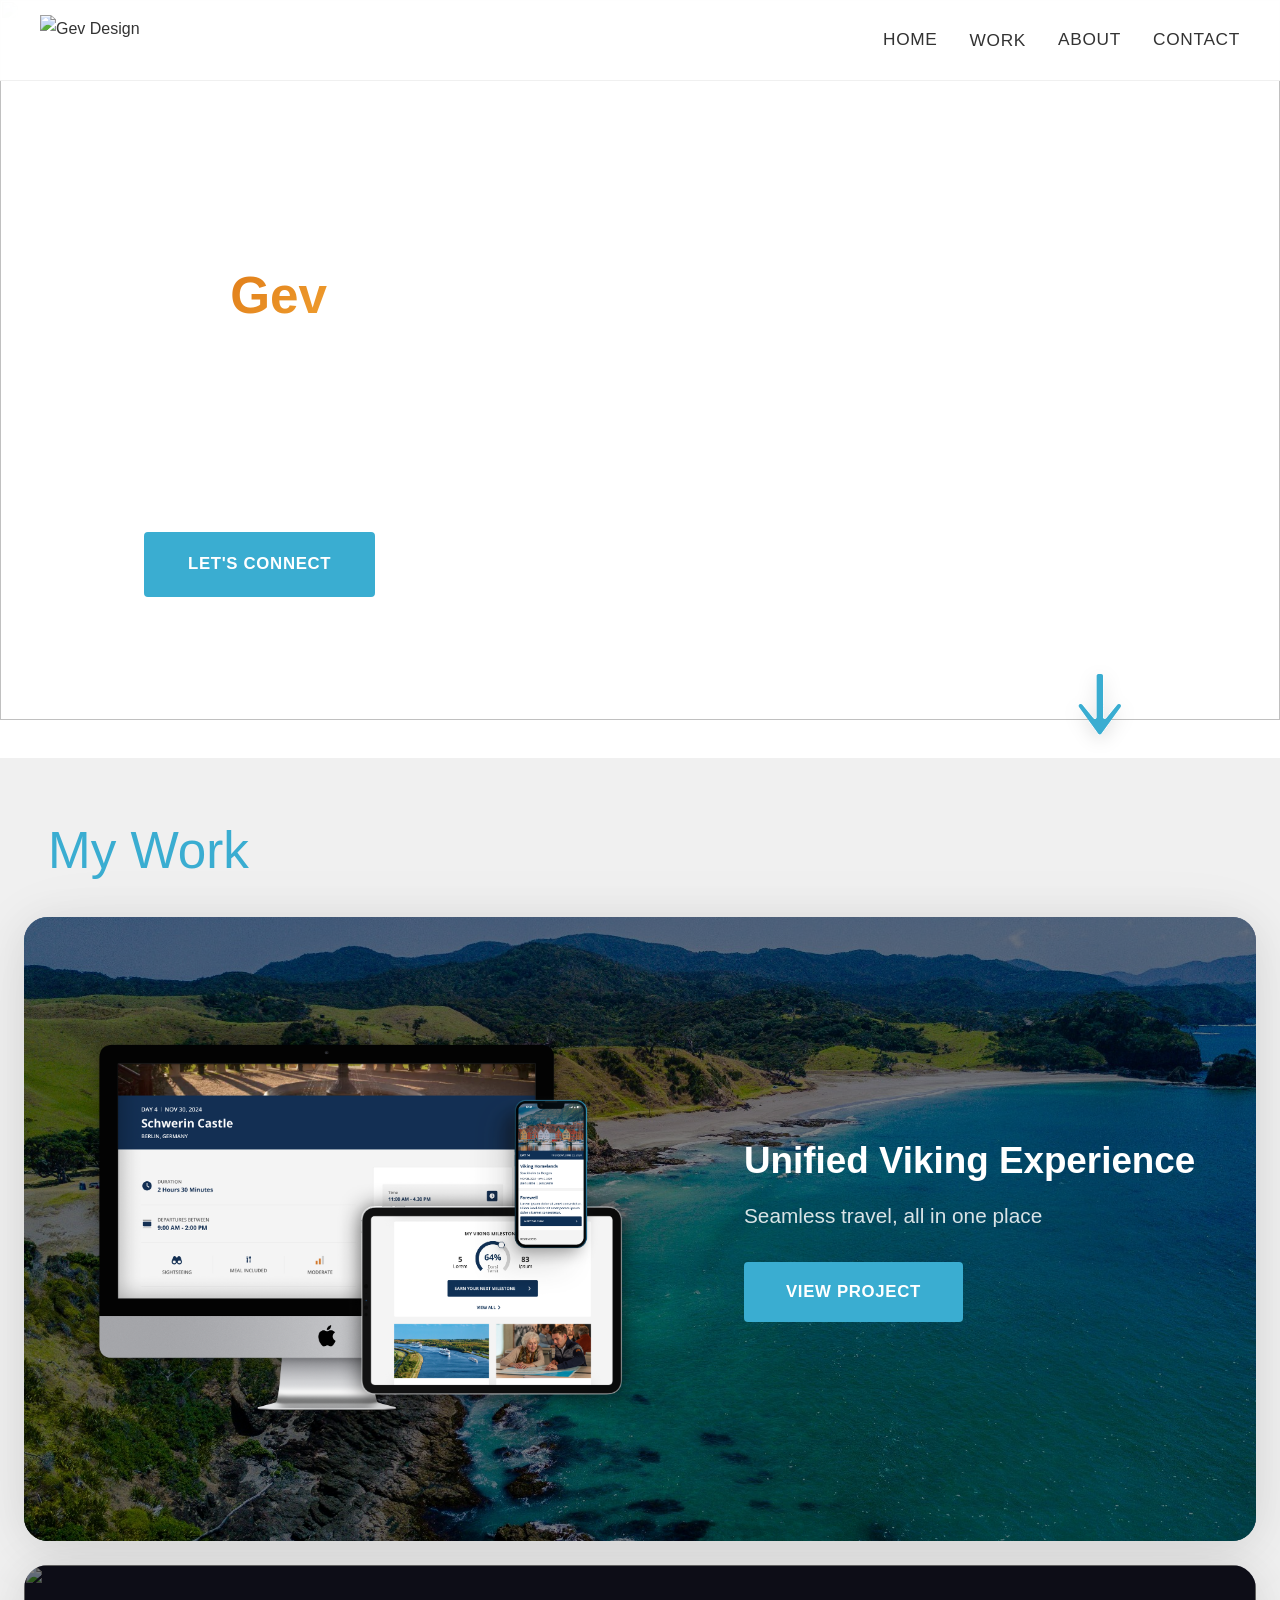
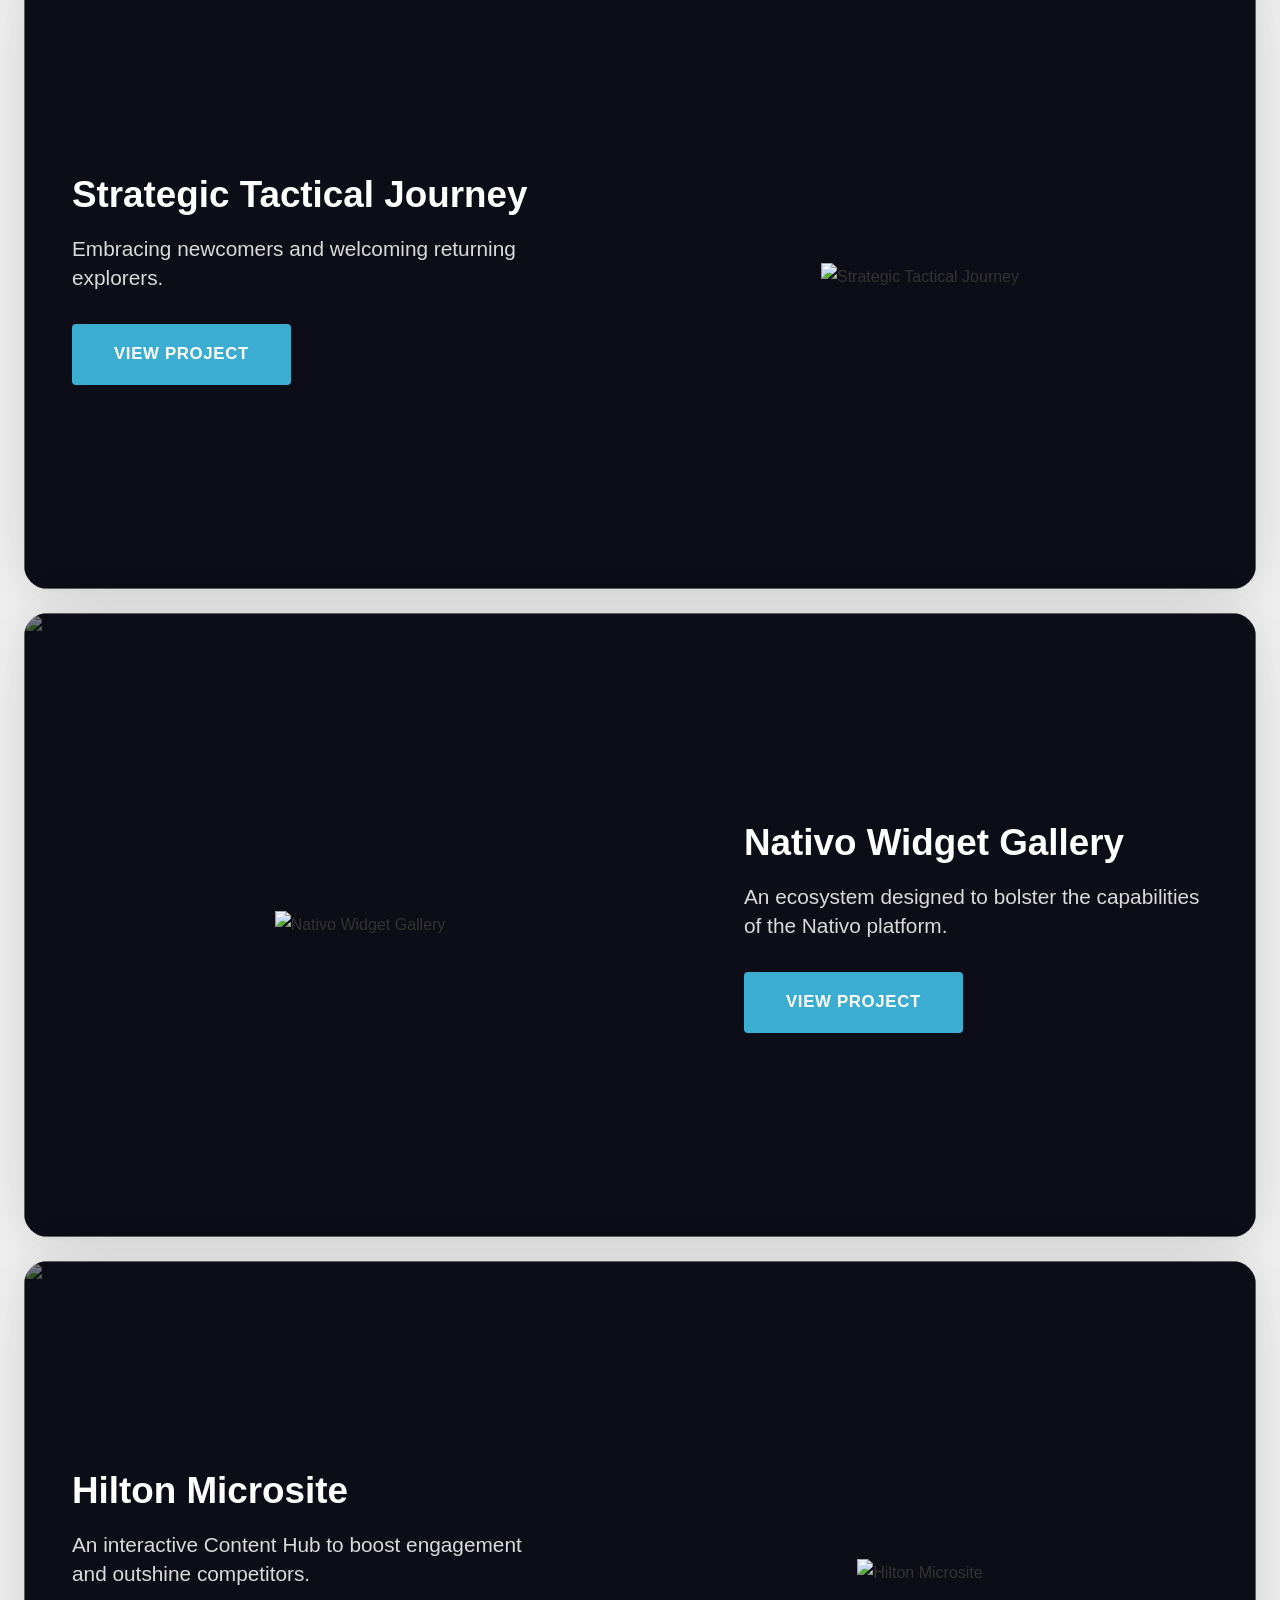
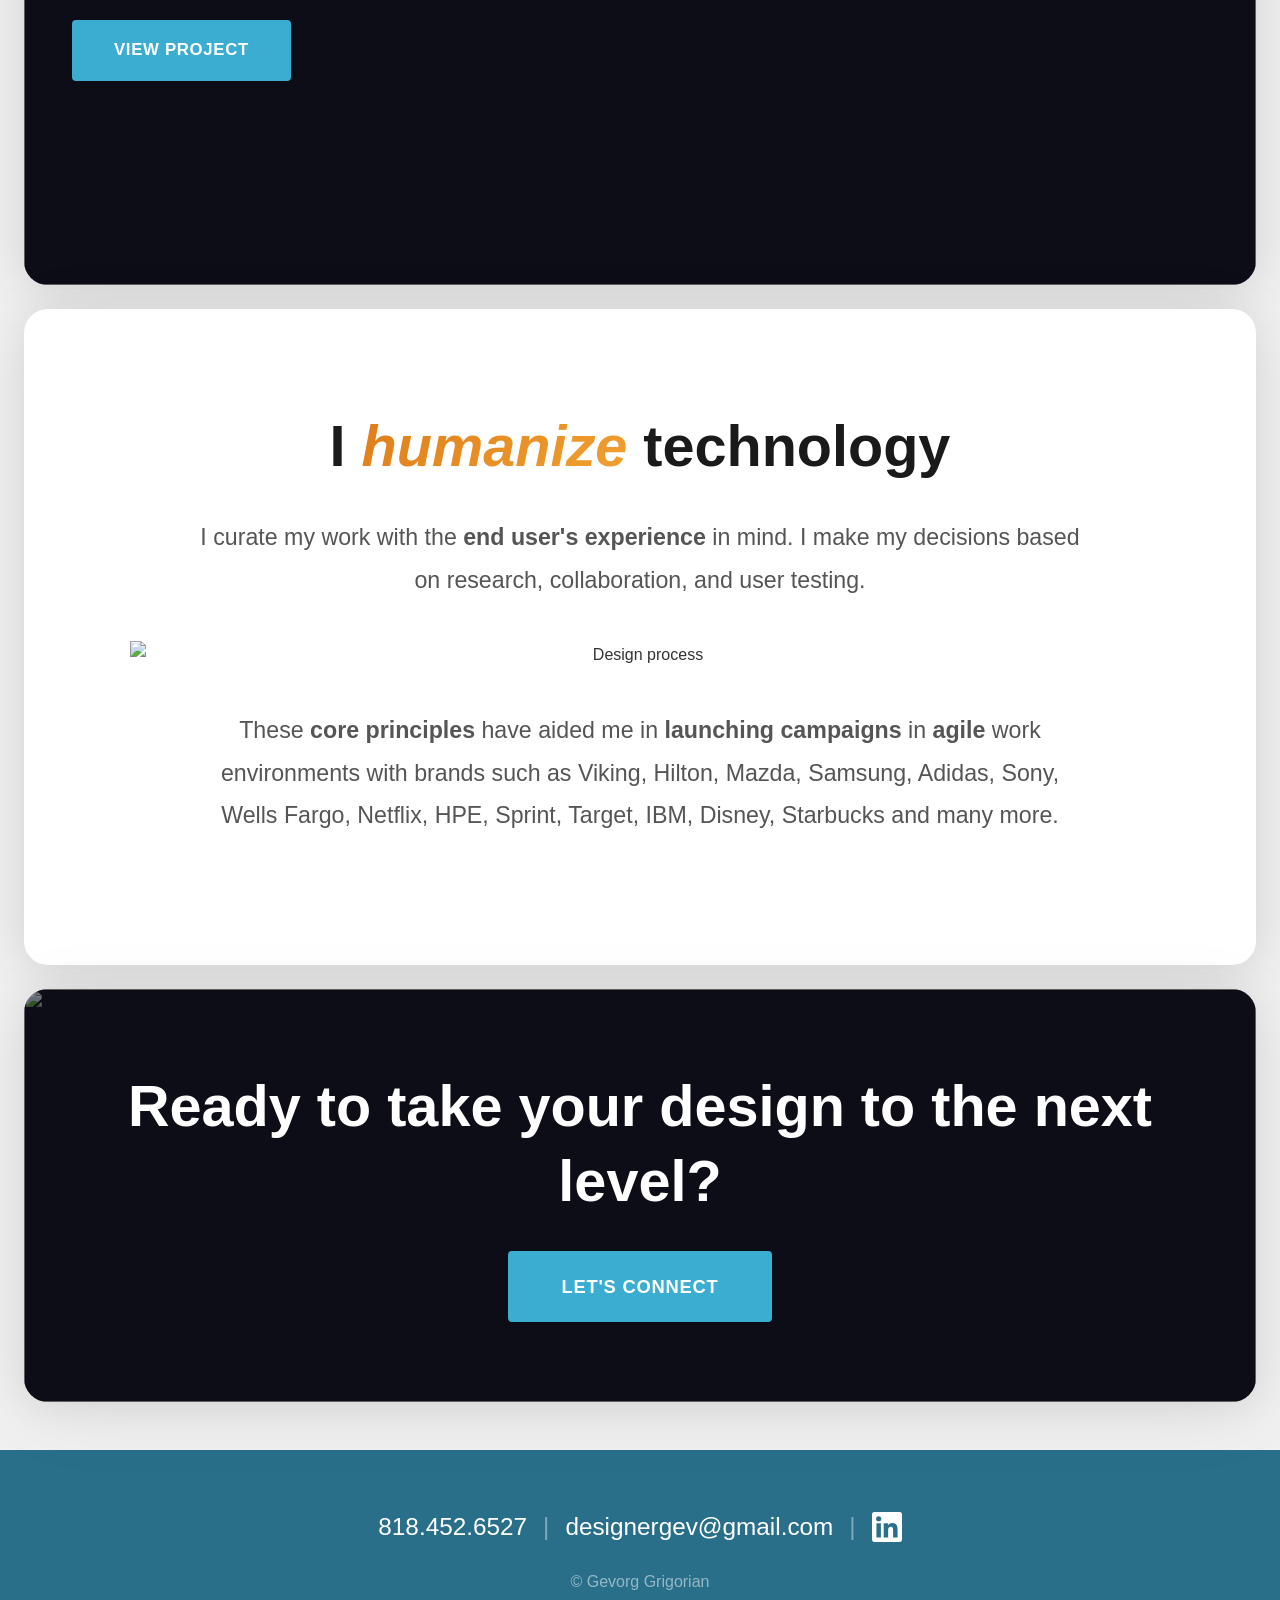
==== commit d7507e52: "Replace hero image source in index.html" ====
--- a/index.html
+++ b/index.html
@@ -86,7 +86,7 @@
           <img src="unified_background.jpg" alt="">
         </div>
         <div class="work-section-image">
-          <img src="unified_hero_split.svg" alt="Unified Viking Experience">
+          <img src="heroimage.png" alt="Unified Viking Experience">
         </div>
         <div class="work-section-text">
           <h3>Unified Viking Experience</h3>
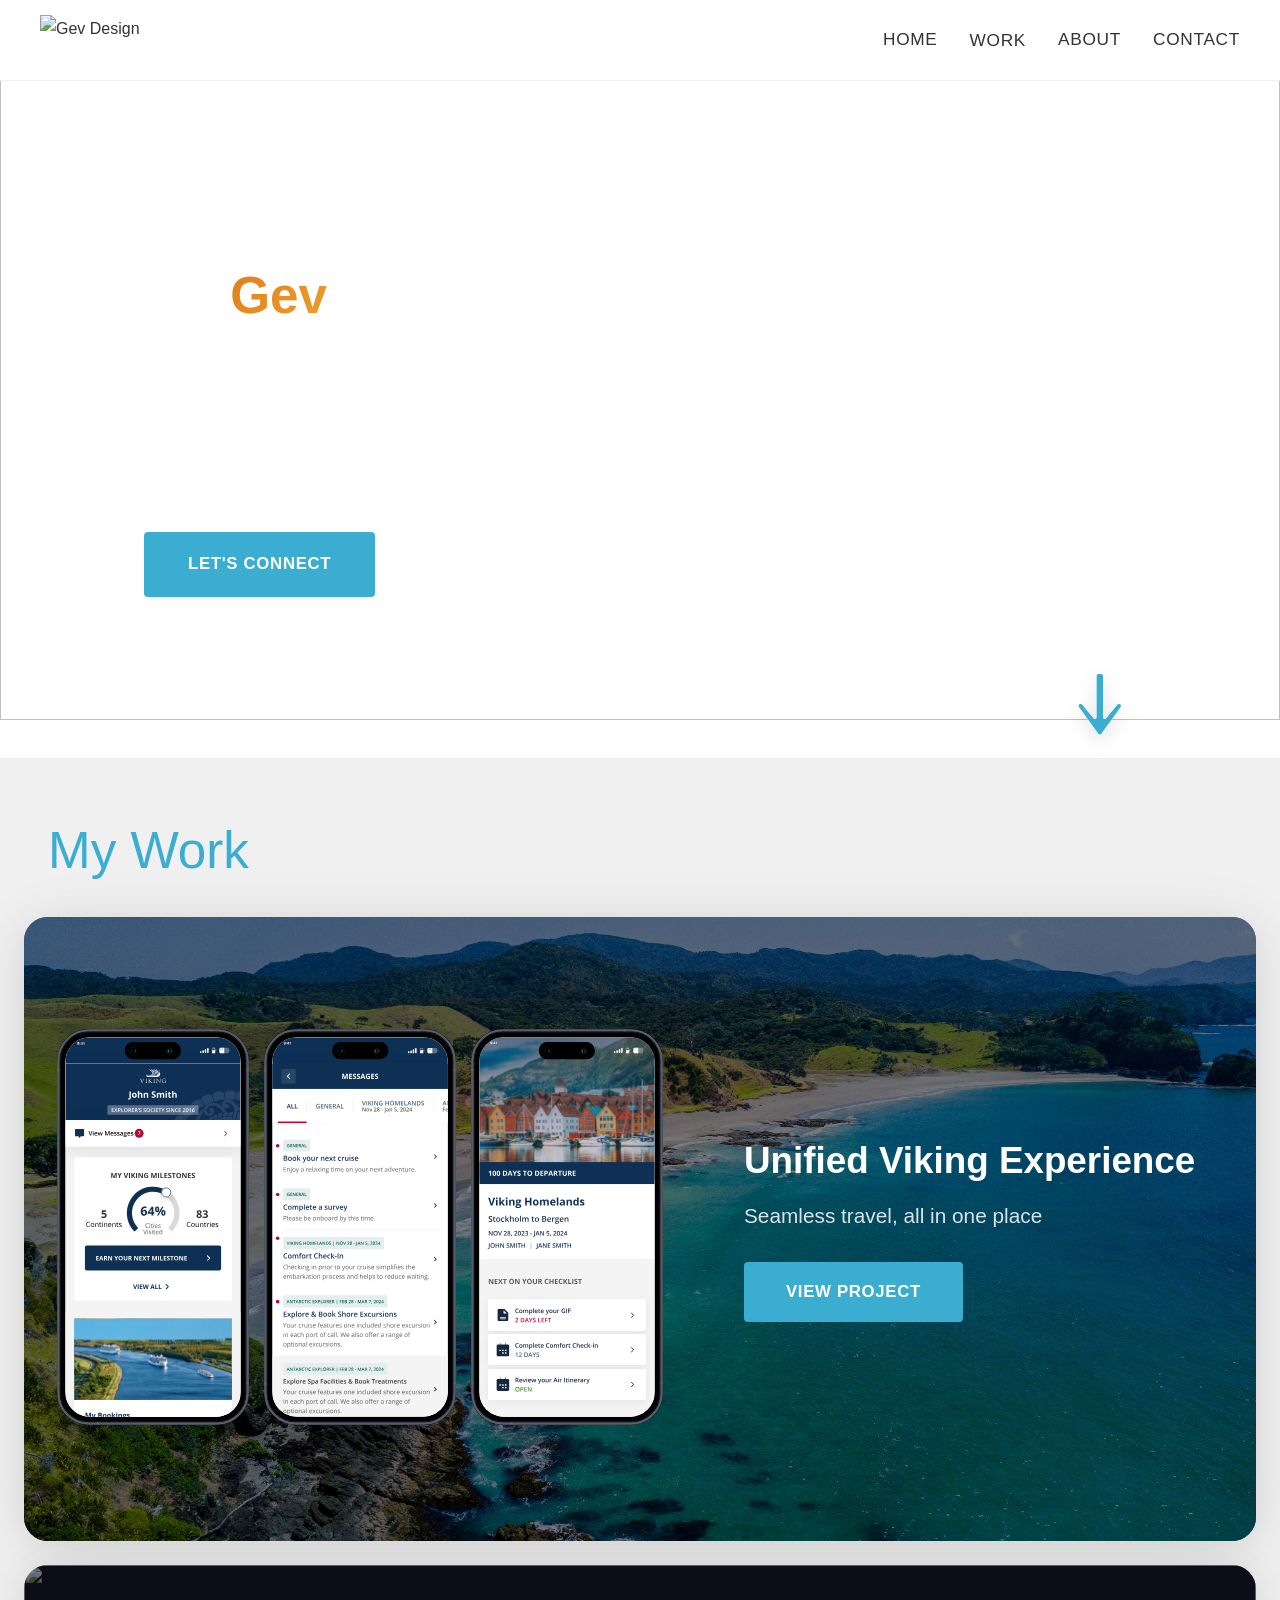
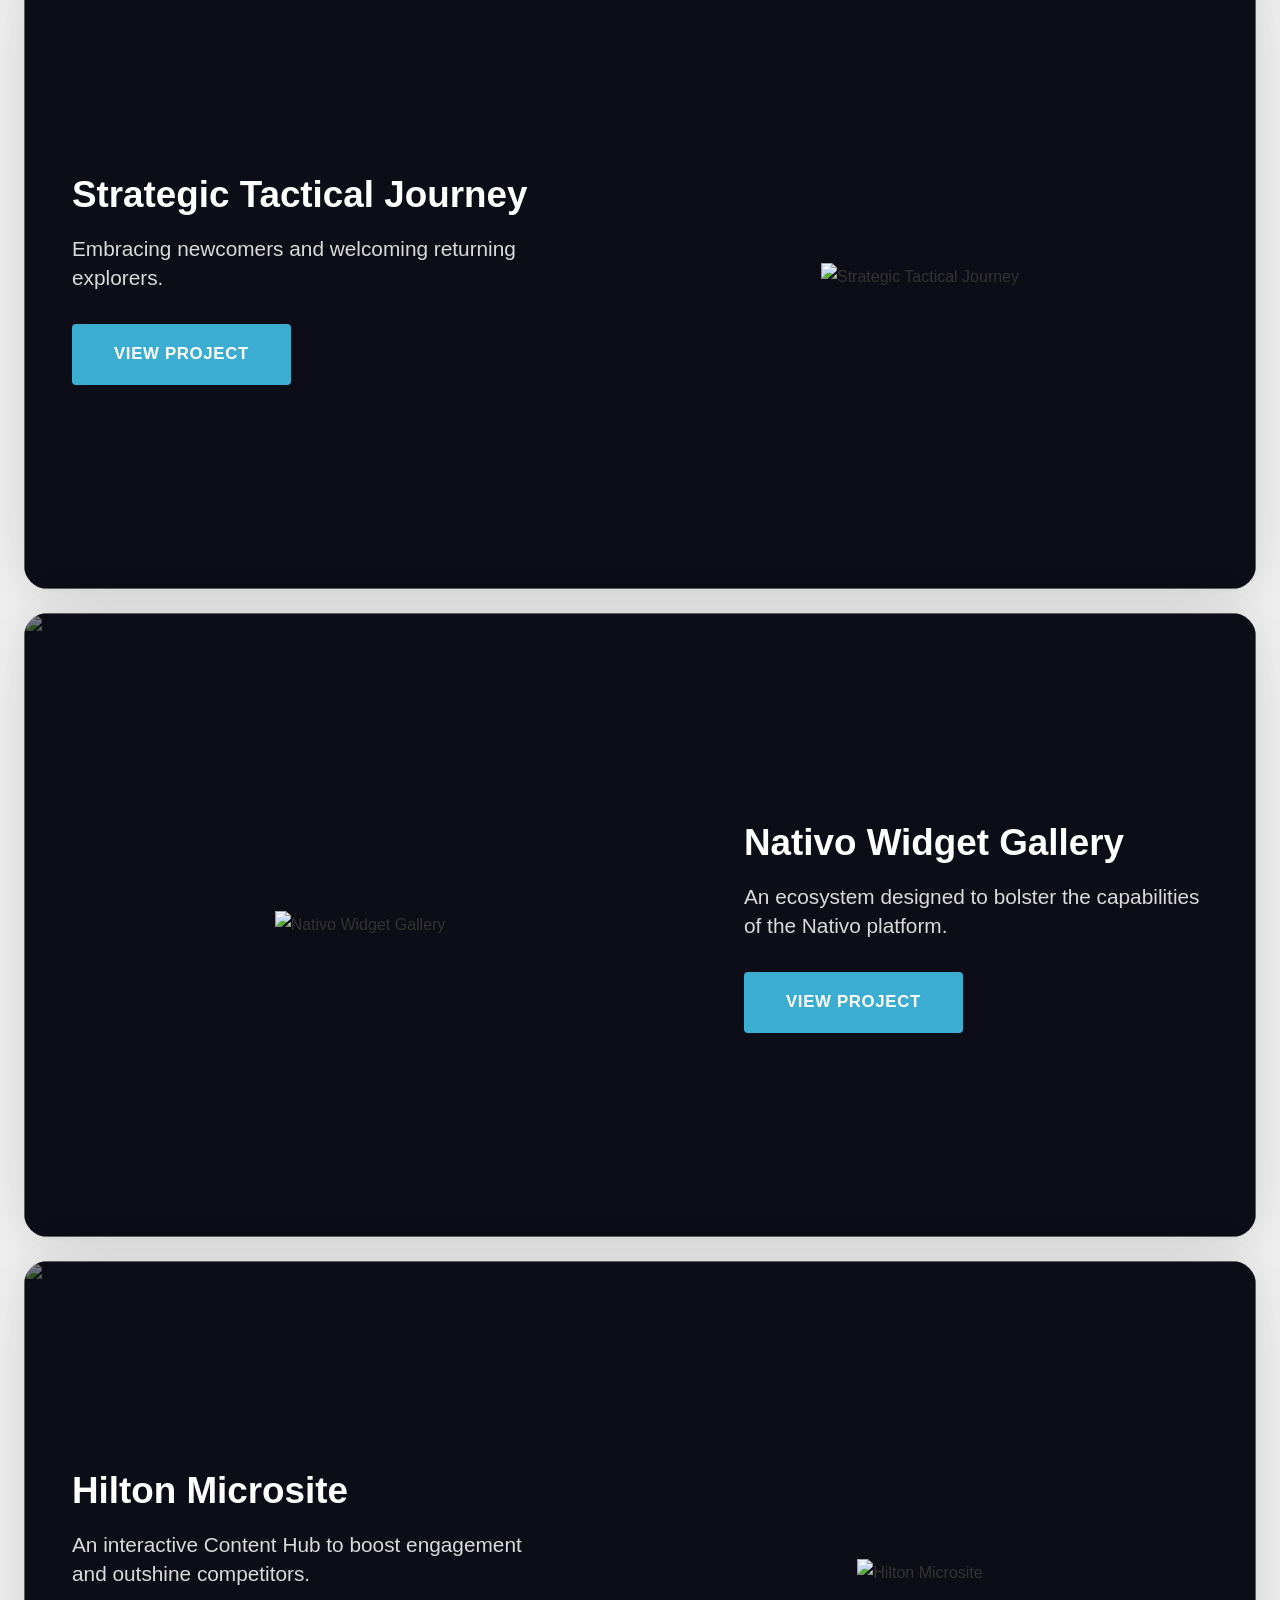
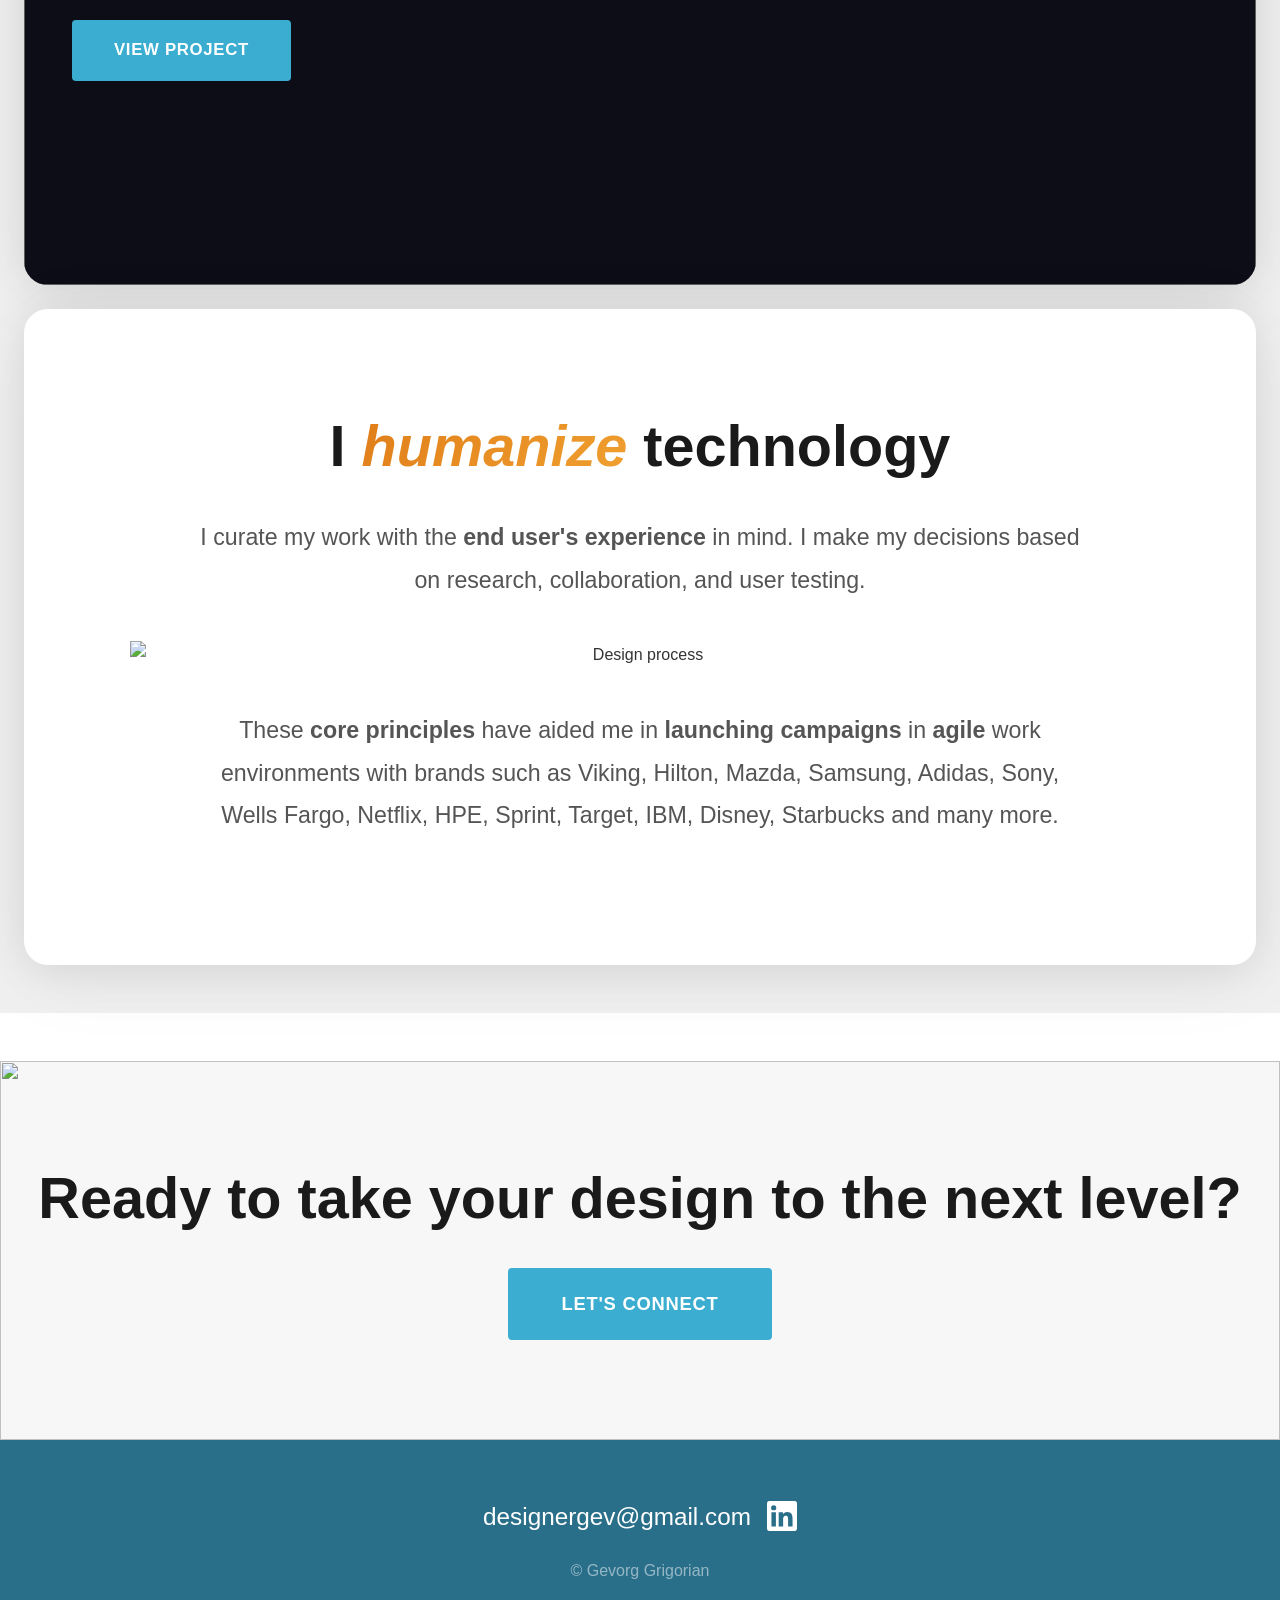
==== commit 57060308: "Add files via upload" ====
--- a/index.html
+++ b/index.html
@@ -86,7 +86,7 @@
           <img src="unified_background.jpg" alt="">
         </div>
         <div class="work-section-image">
-          <img src="heroimage.png" alt="Unified Viking Experience">
+          <img src="unified_hero_split_2.svg" alt="Unified Viking Experience">
         </div>
         <div class="work-section-text">
           <h3>Unified Viking Experience</h3>
@@ -158,27 +158,22 @@
       </section>
     </div>
 
-    <!-- CTA — dark card like work sections -->
-    <div class="card-section card-section--cta">
-      <section class="bottom-cta">
-        <div class="work-section-bg">
-          <img src="https://images.squarespace-cdn.com/content/v1/5e78019645630059aea17c07/1593641278378-U0NKO1T6FIKHEDOFZI23/Screen+Shot+2020-07-01+at+3.07.49+PM.png" alt="">
-        </div>
-        <h2>Ready to take your design to the <strong>next level</strong>?</h2>
-        <a href="contact.html" class="btn-primary btn-blue btn-large">Let's Connect</a>
-      </section>
+  </div><!-- /sections-wrap -->
+
+  <!-- CTA — full bleed, not in card -->
+  <section class="bottom-cta bottom-cta--fullbleed">
+    <div class="work-section-bg">
+      <img src="https://images.squarespace-cdn.com/content/v1/5e78019645630059aea17c07/1593641278378-U0NKO1T6FIKHEDOFZI23/Screen+Shot+2020-07-01+at+3.07.49+PM.png" alt="">
     </div>
-
-  </div><!-- /sections-wrap -->
+    <h2>Ready to take your design to the <strong>next level</strong>?</h2>
+    <a href="contact.html" class="btn-primary btn-blue btn-large">Let's Connect</a>
+  </section>
 
   <!-- Footer -->
   <footer class="site-footer">
     <div class="footer-inner">
       <div class="footer-contact">
-        <a href="tel:8184526527">818.452.6527</a>
-        <span class="divider">|</span>
-        <a href="/cdn-cgi/l/email-protection#771312041e10191205101201515441434c101a161e1b5914181a">designergev&#64;gmail.com</a>
-        <span class="divider">|</span>
+        <a href="mailto:designergev&#64;gmail.com">designergev&#64;gmail.com</a>
         <a href="https://www.linkedin.com/in/designergev/" target="_blank" rel="noopener" class="footer-linkedin" aria-label="LinkedIn">
           <svg xmlns="http://www.w3.org/2000/svg" width="20" height="20" viewBox="0 0 24 24" fill="currentColor"><path d="M20.447 20.452h-3.554v-5.569c0-1.328-.027-3.037-1.852-3.037-1.853 0-2.136 1.445-2.136 2.939v5.667H9.351V9h3.414v1.561h.046c.477-.9 1.637-1.85 3.37-1.85 3.601 0 4.267 2.37 4.267 5.455v6.286zM5.337 7.433a2.062 2.062 0 01-2.063-2.065 2.064 2.064 0 112.063 2.065zm1.782 13.019H3.555V9h3.564v11.452zM22.225 0H1.771C.792 0 0 .774 0 1.729v20.542C0 23.227.792 24 1.771 24h20.451C23.2 24 24 23.227 24 22.271V1.729C24 .774 23.2 0 22.222 0h.003z"/></svg>
         </a>
@@ -187,4 +182,7 @@
     </div>
   </footer>
 
-  
+  <script src="main.js"></script>
+
+</body>
+</html>
--- a/style.css
+++ b/style.css
@@ -675,11 +675,49 @@
   margin-bottom: 8px;
 }
 
+.case-eyebrow {
+  font-size: 0.85rem;
+  font-weight: 600;
+  letter-spacing: 0.12em;
+  text-transform: uppercase;
+  color: #3aadd1;
+  margin-bottom: 16px;
+}
+
 .case-subtitle {
   font-size: 1.15rem;
   color: #777;
-  margin-bottom: 48px;
+  margin-bottom: 32px;
   font-style: italic;
+}
+
+.case-meta {
+  display: flex;
+  gap: 56px;
+  flex-wrap: wrap;
+  margin-bottom: 16px;
+  padding-bottom: 40px;
+  border-bottom: 1px solid #e5e5e5;
+}
+
+.case-meta-item {
+  display: flex;
+  flex-direction: column;
+  gap: 4px;
+}
+
+.case-meta-label {
+  font-size: 0.8rem;
+  font-weight: 600;
+  letter-spacing: 0.1em;
+  text-transform: uppercase;
+  color: #999;
+}
+
+.case-meta-value {
+  font-size: 1.05rem;
+  font-weight: 500;
+  color: #1a1a1a;
 }
 
 .case-content h2 {
@@ -737,7 +775,7 @@
 /* Image in a container/card block (keep this nice look from GitHub version) */
 .case-image-block {
   margin: 32px 0;
-  background: #f5f5f5;
+  background: #fafafa;
   border-radius: 8px;
   padding: 32px;
   display: flex;
@@ -776,7 +814,7 @@
 }
 
 .image-row .image-col .image-block {
-  background: #f5f5f5;
+  background: #fafafa;
   border-radius: 8px;
   padding: 24px;
   flex: 1;
@@ -824,7 +862,7 @@
 }
 
 .image-row--three .image-col .image-block {
-  background: #f5f5f5;
+  background: #fafafa;
   border-radius: 8px;
   padding: 24px;
   flex: 1;
@@ -849,50 +887,148 @@
 }
 
 
+/* --- Problem section side by side --- */
+.problem-row {
+  display: flex;
+  gap: 40px;
+  margin: 32px 0;
+  align-items: flex-start;
+}
+
+.problem-text {
+  flex: 1;
+}
+
+.problem-text p:last-child {
+  margin-bottom: 0;
+}
+
+.problem-image {
+  flex: 0 0 42%;
+  max-width: 42%;
+  background: #fafafa;
+  border-radius: 8px;
+  padding: 20px;
+}
+
+.problem-image img {
+  width: 100%;
+  border-radius: 4px;
+  display: block;
+}
+
+
 /* --- Desktop + Mobile side by side (Existing Designs) --- */
+/* All three blocks share one fixed height; mobile screenshots match desktop */
 .existing-designs-row {
   display: flex;
-  gap: 24px;
+  gap: 20px;
   margin: 32px 0;
   align-items: stretch;
-}
-
-.existing-designs-row .design-col-desktop {
-  flex: 2;
-  display: flex;
-  flex-direction: column;
-}
-
-.existing-designs-row .design-col-mobile {
-  flex: 1;
-  display: flex;
-  flex-direction: column;
-  gap: 16px;
+  height: 720px;
 }
 
 .existing-designs-row .design-block {
-  background: #f5f5f5;
+  background: #fafafa;
   border-radius: 8px;
   padding: 24px;
   display: flex;
+  align-items: flex-start;
+  justify-content: center;
+  overflow: hidden;
+}
+
+.existing-designs-row .design-block--desktop {
+  flex: 1.4;
+}
+
+.existing-designs-row .design-block--mobile {
+  flex: 1;
+}
+
+.existing-designs-row .design-block img {
+  max-width: 100%;
+  width: 100%;
+  height: auto;
+  object-fit: contain;
+  object-position: top;
+  border-radius: 4px;
+}
+
+
+
+/* --- High-Fidelity Mock grids --- */
+.mock-label {
+  font-size: 1.1rem;
+  font-weight: 600;
+  color: #1a1a1a;
+  margin: 40px 0 16px;
+}
+
+.mock-grid {
+  display: grid;
+  gap: 24px;
+  margin: 0 0 24px;
+  background: #fafafa;
+  border-radius: 8px;
+  padding: 32px;
+}
+
+.mock-grid--two {
+  grid-template-columns: 1fr 1fr;
+}
+
+.mock-grid--single {
+  grid-template-columns: 1fr;
+}
+
+.mock-cell {
+  display: flex;
   align-items: center;
   justify-content: center;
+  min-width: 0;
+}
+
+.mock-cell img {
+  max-width: 100%;
+  width: 100%;
+  height: auto;
+  border-radius: 4px;
+  display: block;
+}
+
+
+/* --- Inspiration row — all in one container --- */
+.inspiration-row {
+  display: flex;
+  gap: 24px;
+  align-items: flex-start;
+  margin: 32px 0;
+  background: #fafafa;
+  border-radius: 8px;
+  padding: 32px;
+}
+
+.inspiration-item {
   flex: 1;
-  overflow: hidden;
-}
-
-.existing-designs-row .design-block img {
-  max-width: 100%;
-  max-height: 100%;
-  object-fit: contain;
+  margin: 0;
+  display: flex;
+  flex-direction: column;
+}
+
+.inspiration-item img {
+  width: 100%;
+  height: auto;
   border-radius: 4px;
-}
-
-.existing-designs-row .design-label {
+  display: block;
+  box-shadow: 0 4px 20px rgba(0, 0, 0, 0.1);
+}
+
+.inspiration-item figcaption {
   text-align: center;
-  font-size: 0.85rem;
-  color: #888;
-  margin-top: 10px;
+  font-size: 0.9rem;
+  color: #666;
+  margin-top: 14px;
   font-weight: 500;
 }
 
@@ -939,10 +1075,15 @@
 
 /* --- Prototype Link --- */
 .prototype-link {
-  display: inline-block;
-  padding: 14px 36px;
-  border: 2px solid #1a1a1a;
-  color: #1a1a1a;
+  display: block;
+  width: fit-content;
+  margin: 24px auto;
+  padding: 16px 42px;
+  background: #3aadd1;
+  border: 2px solid #3aadd1;
+  color: #fff;
+  border-radius: 4px;
+  text-align: center;
   font-size: 0.9rem;
   font-weight: 600;
   letter-spacing: 0.04em;
@@ -952,7 +1093,8 @@
 }
 
 .prototype-link:hover {
-  background: #1a1a1a;
+  background: #2e97b8;
+  border-color: #2e97b8;
   color: #fff;
 }
 
@@ -1316,8 +1458,42 @@
     grid-template-columns: 1fr;
   }
 
+  /* Inspiration stacks on mobile */
+  .inspiration-row {
+    flex-direction: column;
+    gap: 28px;
+    padding: 24px;
+  }
+
+  /* Mock grids stack on mobile */
+  .mock-grid--two {
+    grid-template-columns: 1fr;
+  }
+
+  /* Problem section stacks on mobile */
+  .problem-row {
+    flex-direction: column;
+    gap: 24px;
+  }
+
+  .problem-image {
+    flex: none;
+    max-width: 100%;
+    width: 100%;
+  }
+
+  /* Existing designs stack, mobile screens side by side */
   .existing-designs-row {
     flex-direction: column;
+    height: auto;
+  }
+
+  .existing-designs-row .design-block--desktop {
+    height: 300px;
+  }
+
+  .existing-designs-row .design-block--mobile {
+    height: 400px;
   }
 
   /* Humanize section mobile */
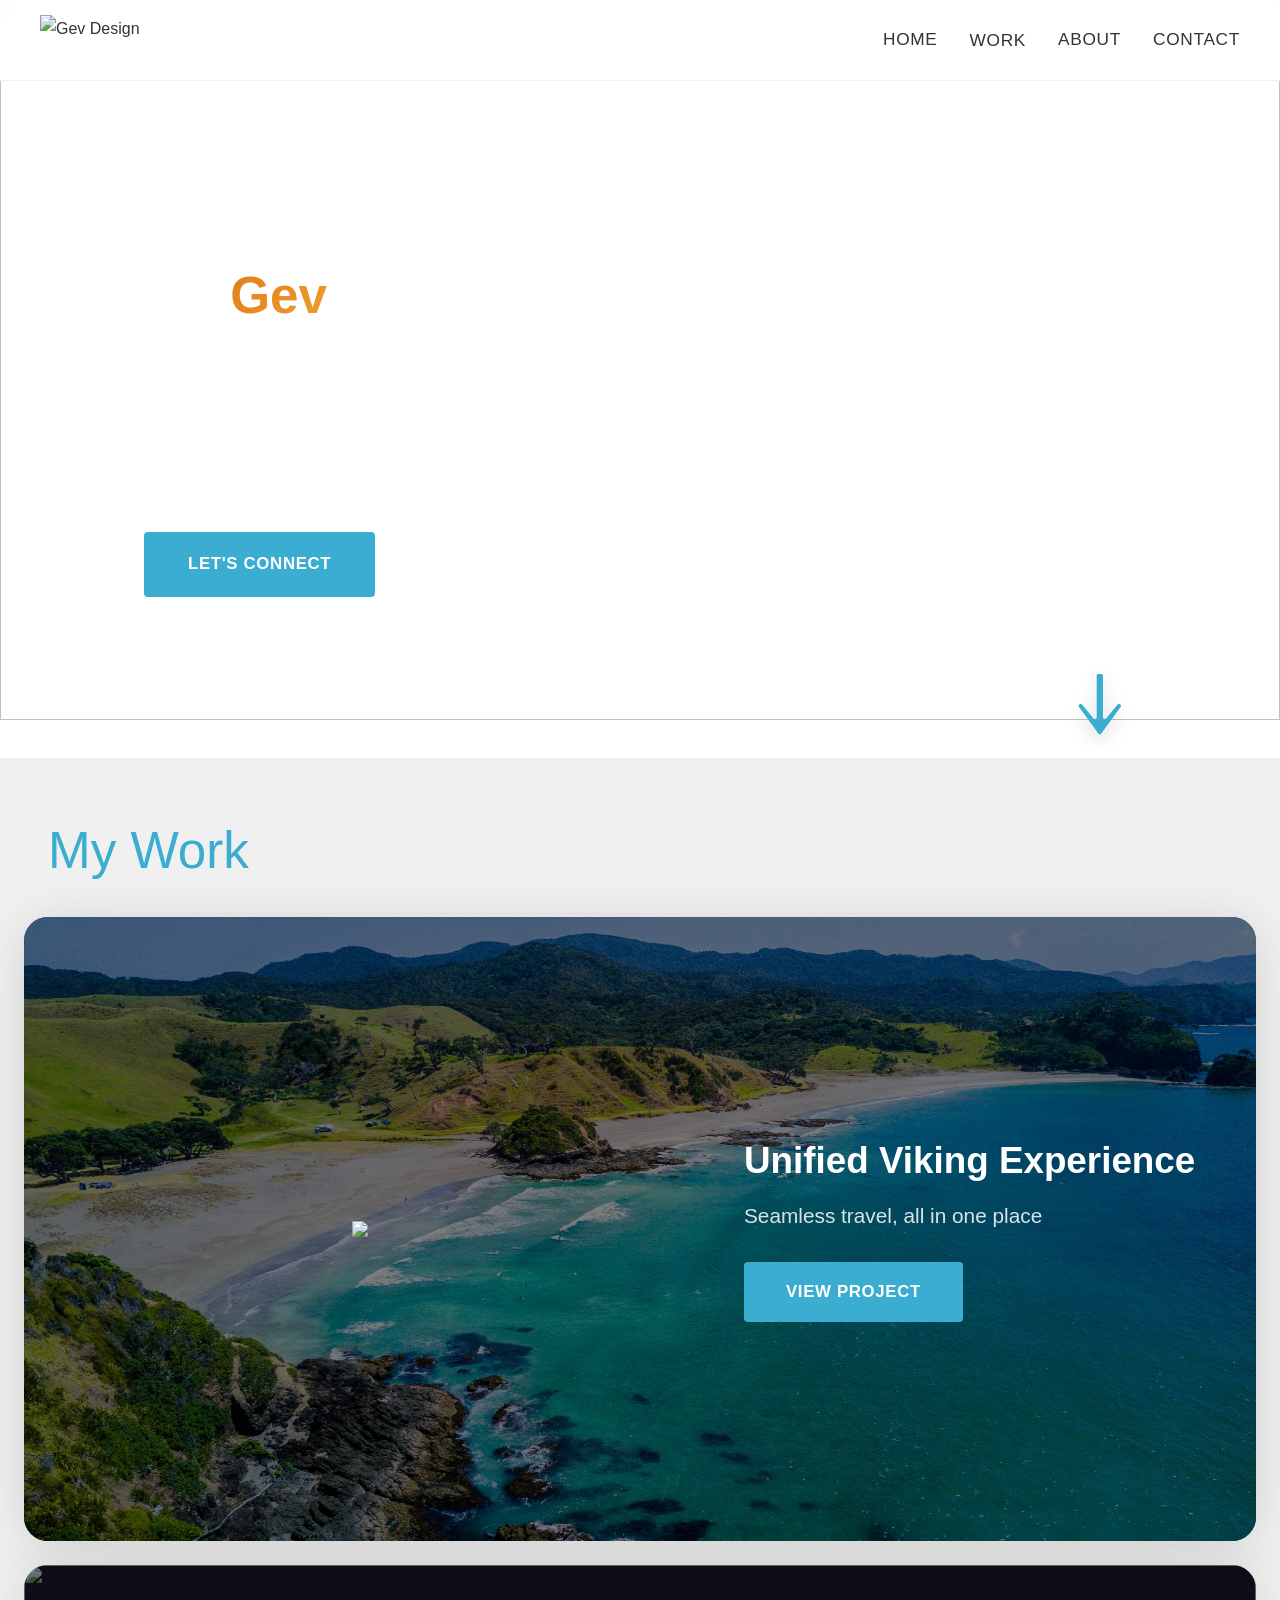
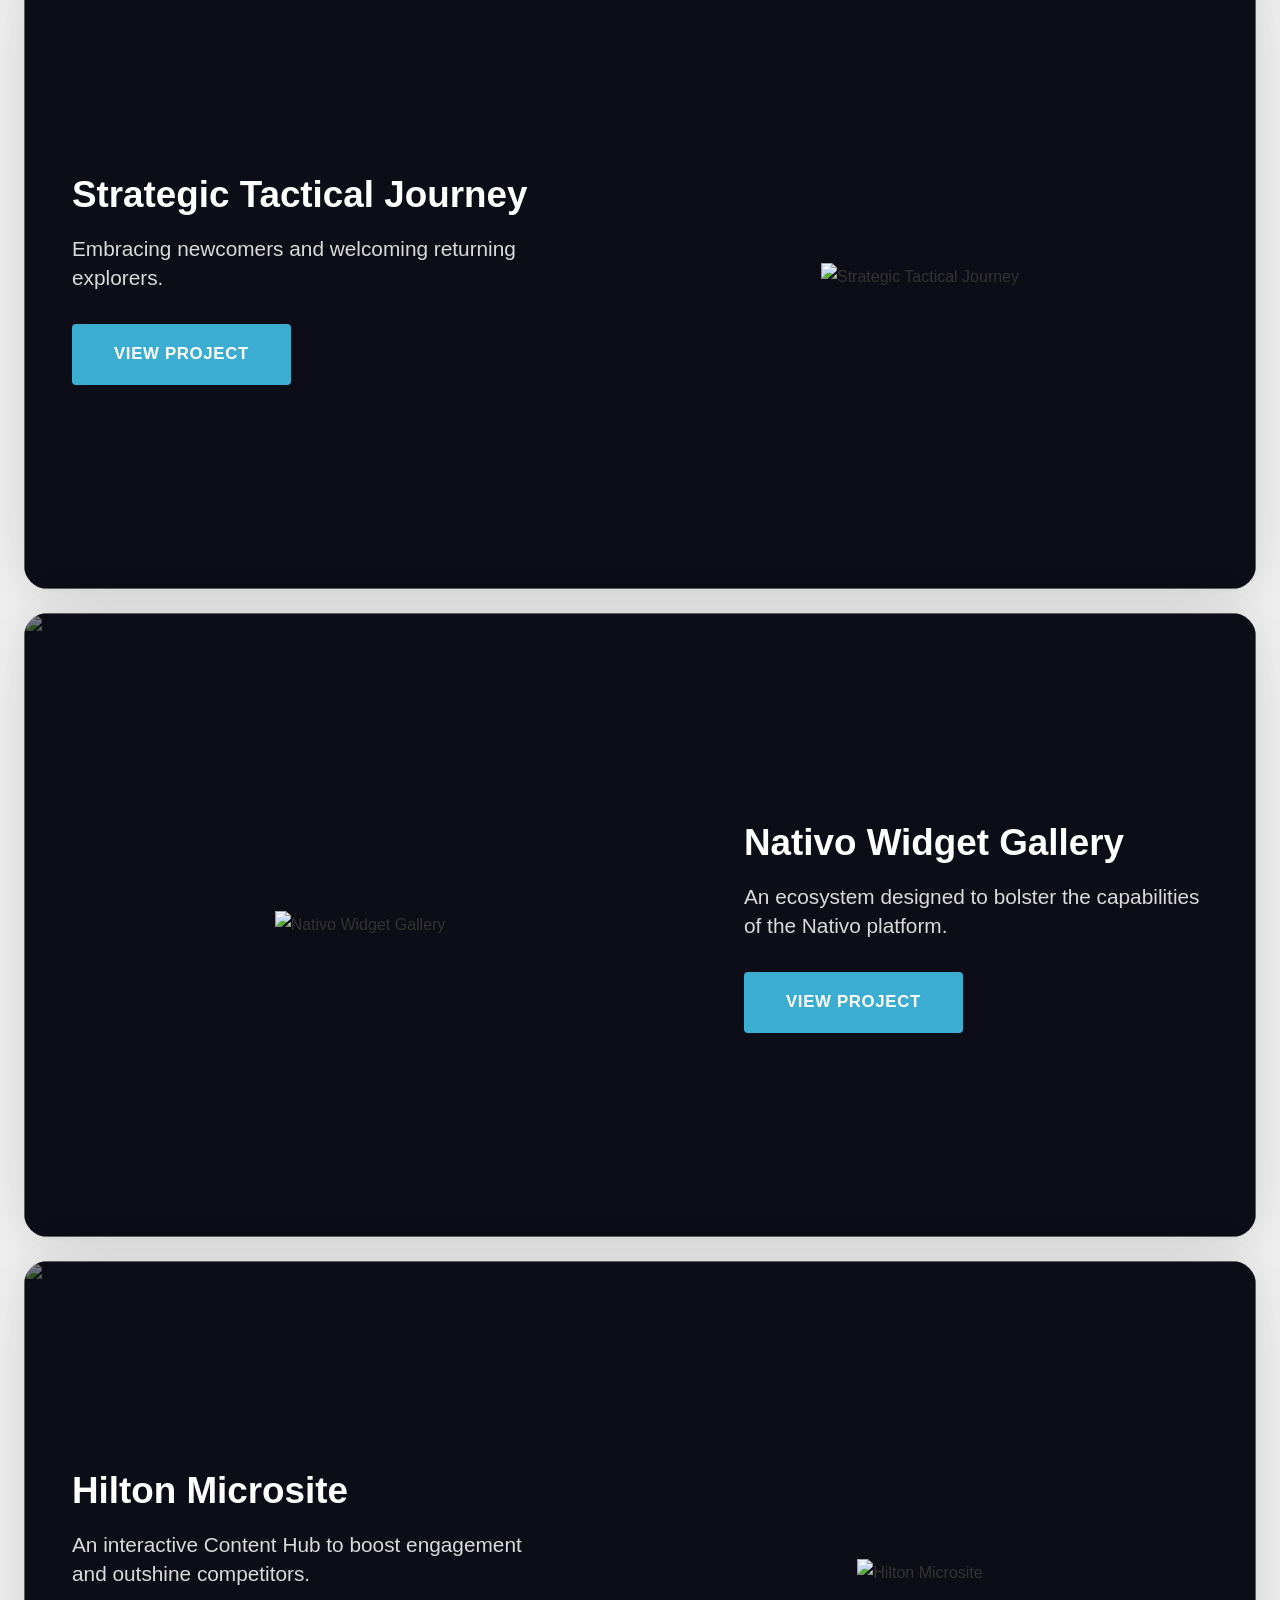
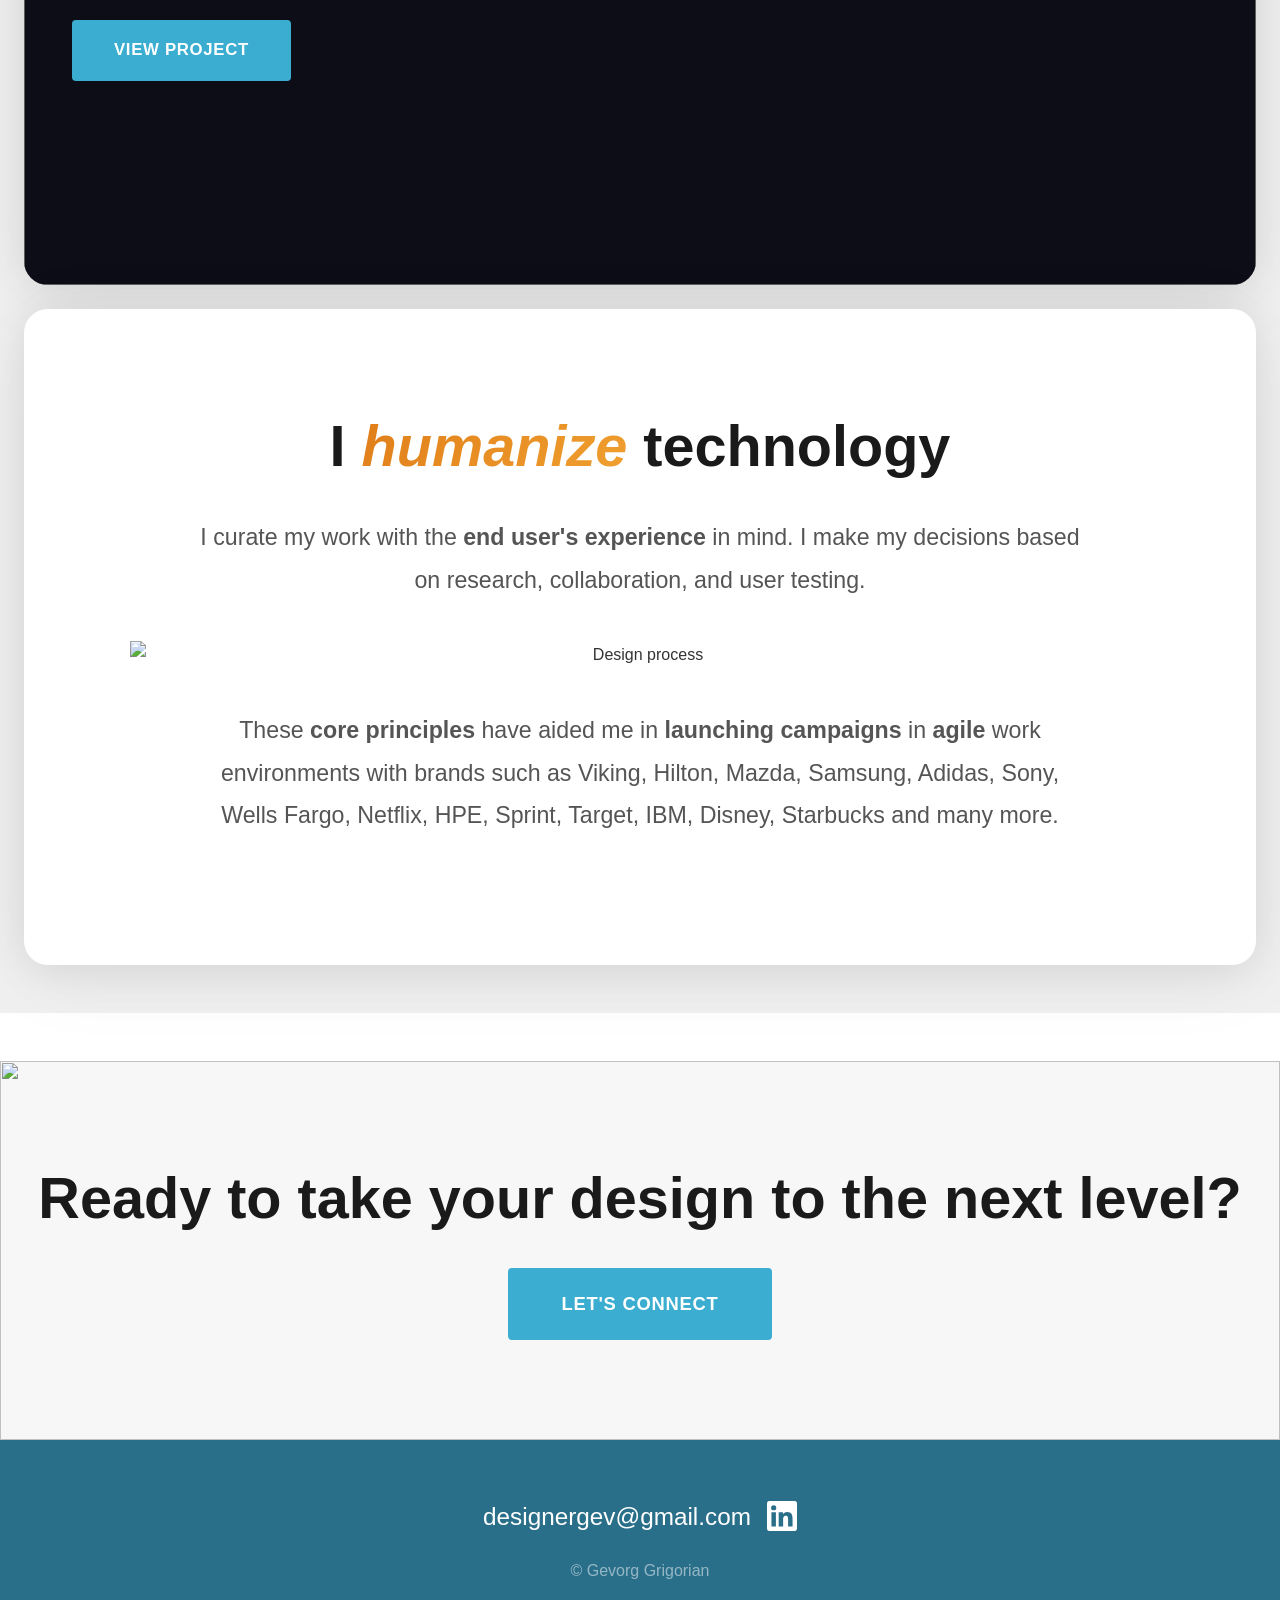
==== commit 770adfa6: "Update index.html" ====
--- a/index.html
+++ b/index.html
@@ -86,7 +86,7 @@
           <img src="unified_background.jpg" alt="">
         </div>
         <div class="work-section-image">
-          <img src="unified_hero_split_2.svg" alt="Unified Viking Experience">
+          <img src="heroimage.png alt="Unified Viking Experience">
         </div>
         <div class="work-section-text">
           <h3>Unified Viking Experience</h3>
@@ -185,4 +185,4 @@
   <script src="main.js"></script>
 
 </body>
-</html>+</html>
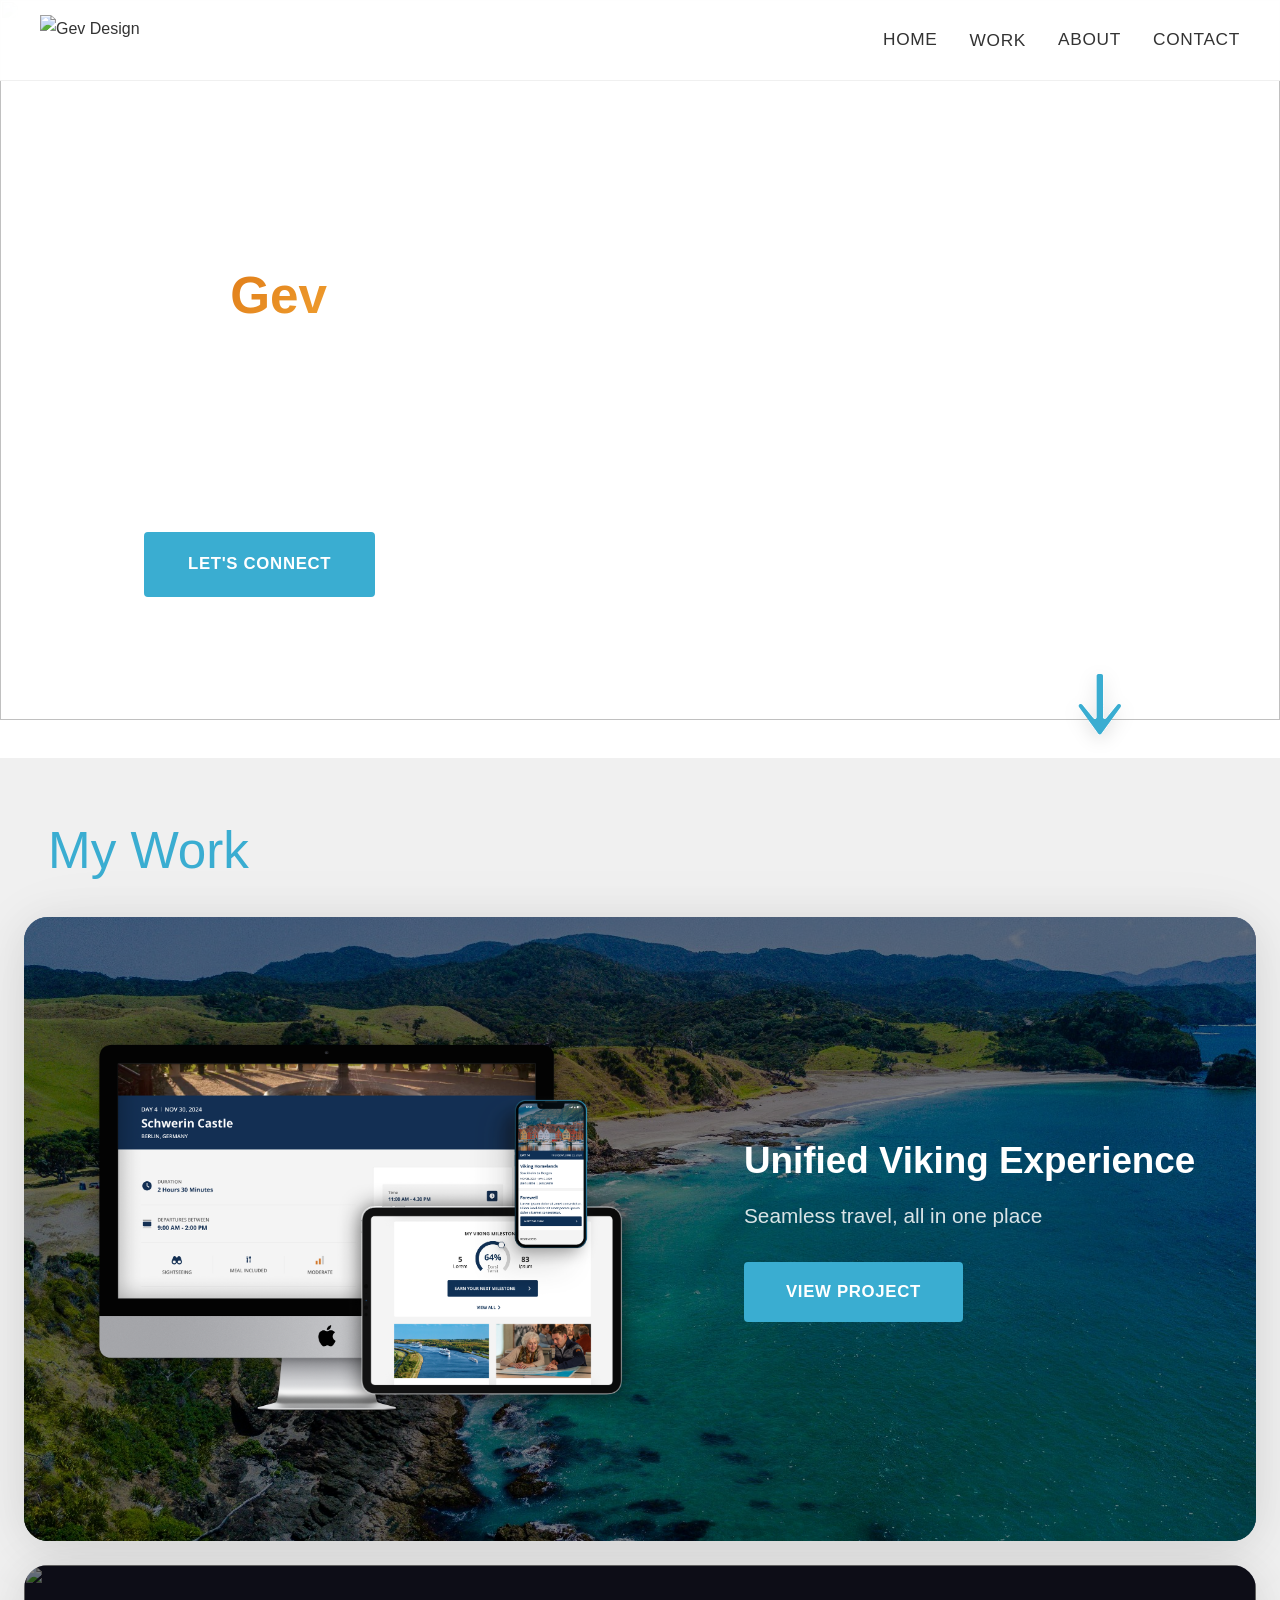
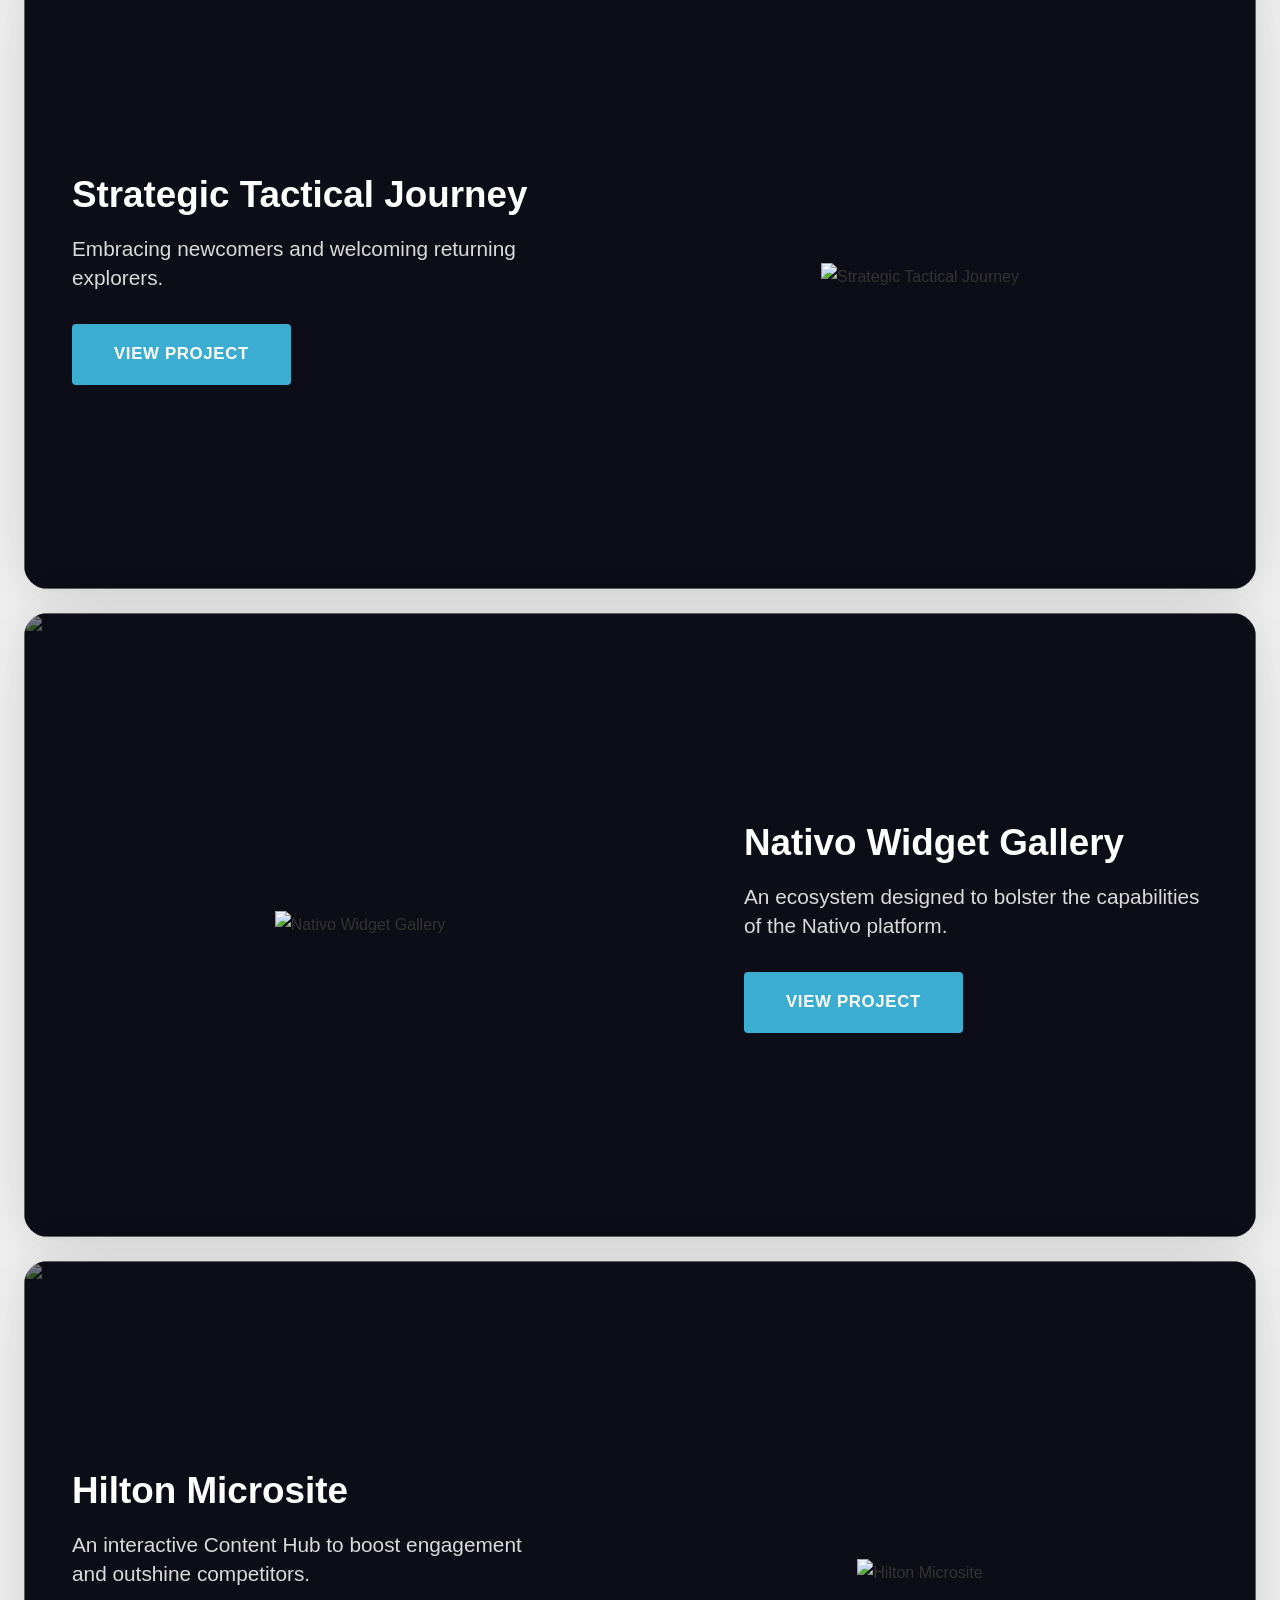
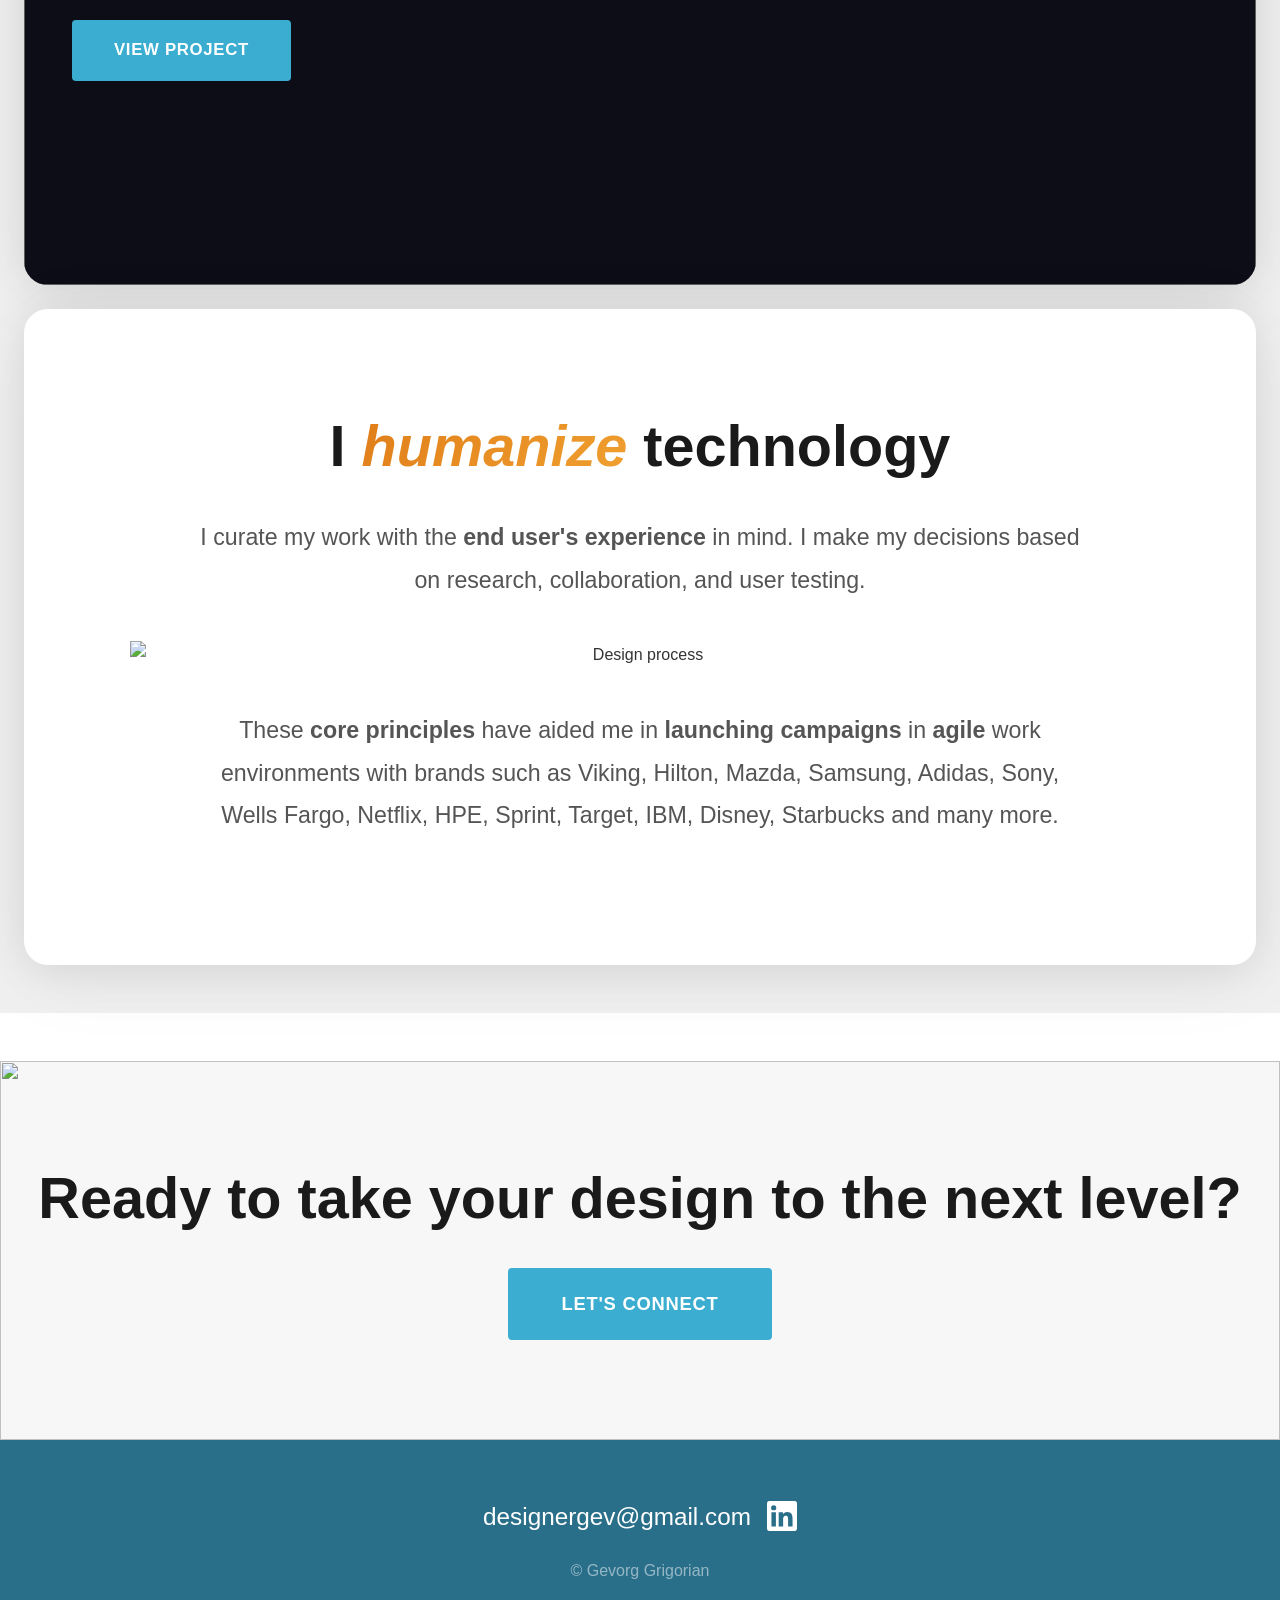
==== commit 77a4c642: "Add files via upload" ====
--- a/index.html
+++ b/index.html
@@ -86,7 +86,7 @@
           <img src="unified_background.jpg" alt="">
         </div>
         <div class="work-section-image">
-          <img src="heroimage.png alt="Unified Viking Experience">
+          <img src="heroimage.png" alt="Unified Viking Experience">
         </div>
         <div class="work-section-text">
           <h3>Unified Viking Experience</h3>
@@ -185,4 +185,4 @@
   <script src="main.js"></script>
 
 </body>
-</html>
+</html>
--- a/style.css
+++ b/style.css
@@ -1100,39 +1100,212 @@
 
 
 /* ============================================
-   ABOUT PAGE
+   ABOUT PAGE — dimensional creative layout
    ============================================ */
-.about-section {
-  max-width: 1100px;
+.about-hero {
+  position: relative;
+  min-height: 100vh;
+  padding: 160px 48px 100px;
+  background: linear-gradient(135deg, #fafaf7 0%, #f0f4f7 100%);
+  overflow: hidden;
+  cursor: url("data:image/svg+xml,%3Csvg xmlns='http://www.w3.org/2000/svg' width='32' height='32' viewBox='0 0 32 32'%3E%3Cg transform='translate(2 2)'%3E%3Cpath d='M20.5 1.5l6 6-16 16-6 1 1-6z' fill='%23f0a030' stroke='%231a1a1a' stroke-width='1.5' stroke-linejoin='round'/%3E%3Cpath d='M18 4l6 6' stroke='%231a1a1a' stroke-width='1.5'/%3E%3Cpath d='M4.5 24.5l3-1-2-2z' fill='%231a1a1a'/%3E%3C/g%3E%3C/svg%3E") 2 30, auto;
+}
+
+.about-hero a,
+.about-hero button {
+  cursor: pointer;
+}
+
+.particle-canvas {
+  position: absolute;
+  inset: 0;
+  width: 100%;
+  height: 100%;
+  pointer-events: none;
+  z-index: 1;
+}
+
+.about-hero-inner {
+  position: relative;
+  z-index: 2;
+  max-width: 1200px;
   margin: 0 auto;
-  padding: 0 40px 80px;
-  display: flex;
-  align-items: flex-start;
-  gap: 60px;
-  margin-top: 120px;
+  display: grid;
+  grid-template-columns: 420px 1fr;
+  gap: 80px;
+  align-items: center;
+  pointer-events: none;
+}
+
+.about-hero-inner > * {
+  pointer-events: auto;
+}
+
+/* Image with layered dimension */
+.about-image-wrap {
+  position: relative;
+  width: 100%;
+  aspect-ratio: 4 / 5;
 }
 
 .about-image {
-  flex: 0 0 380px;
+  position: relative;
+  z-index: 2;
+  width: 100%;
+  height: 100%;
+  border-radius: 8px;
+  overflow: hidden;
+  box-shadow: 0 30px 80px rgba(0, 0, 0, 0.18);
 }
 
 .about-image img {
   width: 100%;
-  border-radius: 4px;
-}
-
-.about-text {
-  flex: 1;
+  height: 100%;
+  object-fit: cover;
+}
+
+/* Decorative floating shapes behind image */
+.about-image-deco {
+  position: absolute;
+  border-radius: 12px;
+  z-index: 1;
+}
+
+.about-image-deco--1 {
+  top: -24px;
+  left: -24px;
+  width: 140px;
+  height: 140px;
+  background: #3aadd1;
+  opacity: 0.9;
+  animation: floatDeco1 6s ease-in-out infinite;
+}
+
+.about-image-deco--2 {
+  bottom: -30px;
+  right: -30px;
+  width: 180px;
+  height: 180px;
+  background: linear-gradient(135deg, #E07D19, #f0a030);
+  opacity: 0.85;
+  animation: floatDeco2 7s ease-in-out infinite;
+}
+
+@keyframes floatDeco1 {
+  0%, 100% { transform: translate(0, 0) rotate(0deg); }
+  50% { transform: translate(-10px, 12px) rotate(-6deg); }
+}
+
+@keyframes floatDeco2 {
+  0%, 100% { transform: translate(0, 0) rotate(0deg); }
+  50% { transform: translate(12px, -14px) rotate(8deg); }
+}
+
+/* Floating badge */
+.about-image-badge {
+  position: absolute;
+  bottom: 24px;
+  left: -40px;
+  z-index: 3;
+  background: #fff;
+  padding: 16px 28px;
+  border-radius: 8px;
+  box-shadow: 0 12px 40px rgba(0, 0, 0, 0.15);
+  display: flex;
+  flex-direction: column;
+  line-height: 1.1;
+  animation: floatBadge 5s ease-in-out infinite;
+}
+
+.about-image-badge span:first-child {
+  font-size: 1.6rem;
+  font-weight: 700;
+  color: #3aadd1;
+}
+
+.about-image-badge span:last-child {
+  font-size: 0.85rem;
+  font-weight: 600;
+  letter-spacing: 0.08em;
+  text-transform: uppercase;
+  color: #666;
+}
+
+@keyframes floatBadge {
+  0%, 100% { transform: translateY(0); }
+  50% { transform: translateY(-10px); }
+}
+
+/* Text side */
+.about-eyebrow {
+  font-size: 0.85rem;
+  font-weight: 600;
+  letter-spacing: 0.16em;
+  text-transform: uppercase;
+  color: #3aadd1;
+  margin-bottom: 20px;
 }
 
 .about-text h1 {
-  font-size: 2.4rem;
+  font-size: 3rem;
+  font-weight: 700;
+  line-height: 1.1;
+  margin-bottom: 28px;
+  color: #1a1a1a;
+}
+
+.about-text h1 em {
+  font-style: italic;
+  background: linear-gradient(135deg, #E07D19, #f0a030);
+  -webkit-background-clip: text;
+  -webkit-text-fill-color: transparent;
+  background-clip: text;
+}
+
+.wave {
+  display: inline-block;
+  animation: wave 2.5s ease-in-out infinite;
+  transform-origin: 70% 70%;
+}
+
+@keyframes wave {
+  0%, 60%, 100% { transform: rotate(0deg); }
+  10%, 30% { transform: rotate(14deg); }
+  20% { transform: rotate(-8deg); }
+  40% { transform: rotate(14deg); }
+}
+
+.about-lead {
+  font-size: 1.25rem;
+  line-height: 1.6;
+  color: #333;
   margin-bottom: 24px;
+  font-weight: 500;
 }
 
 .about-text p {
   font-size: 1.05rem;
-  line-height: 1.85;
+  line-height: 1.8;
+  color: #555;
+  margin-bottom: 18px;
+}
+
+.about-email {
+  color: #3aadd1;
+  font-weight: 600;
+  border-bottom: 1px solid #3aadd1;
+  transition: opacity 0.2s;
+}
+
+.about-email:hover {
+  opacity: 0.7;
+}
+
+.about-signoff {
+  font-size: 1.15rem !important;
+  font-weight: 600;
+  color: #1a1a1a !important;
+  margin-top: 8px;
 }
 
 
@@ -1525,15 +1698,27 @@
   }
 
   /* About */
-  .about-section {
-    flex-direction: column;
-    margin-top: 100px;
-    gap: 32px;
-  }
-
-  .about-image {
-    flex: none;
+  .about-hero {
+    padding: 120px 24px 80px;
+  }
+
+  .about-hero-inner {
+    grid-template-columns: 1fr;
+    gap: 80px;
+    max-width: 500px;
+  }
+
+  .about-image-wrap {
     max-width: 340px;
+    margin: 0 auto;
+  }
+
+  .about-text h1 {
+    font-size: 2.2rem;
+  }
+
+  .about-lead {
+    font-size: 1.1rem;
   }
 
   /* Stats */
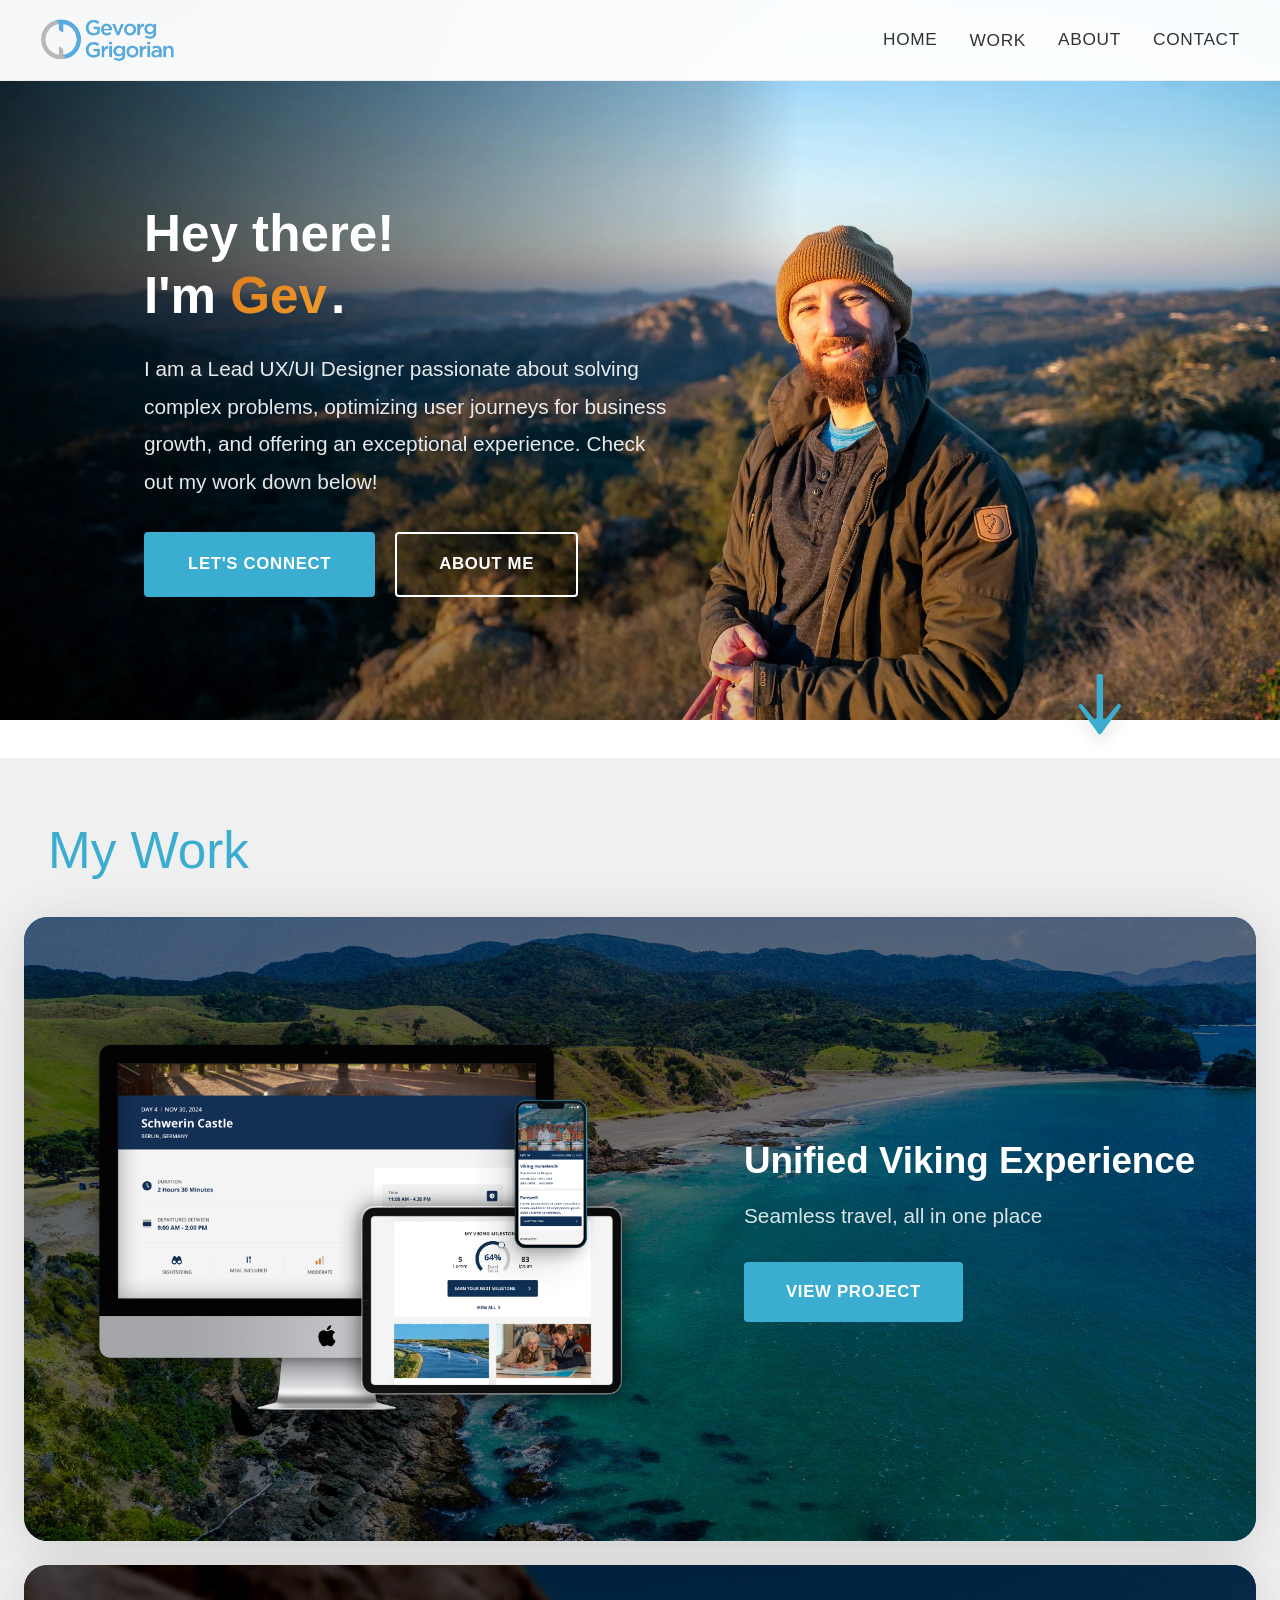
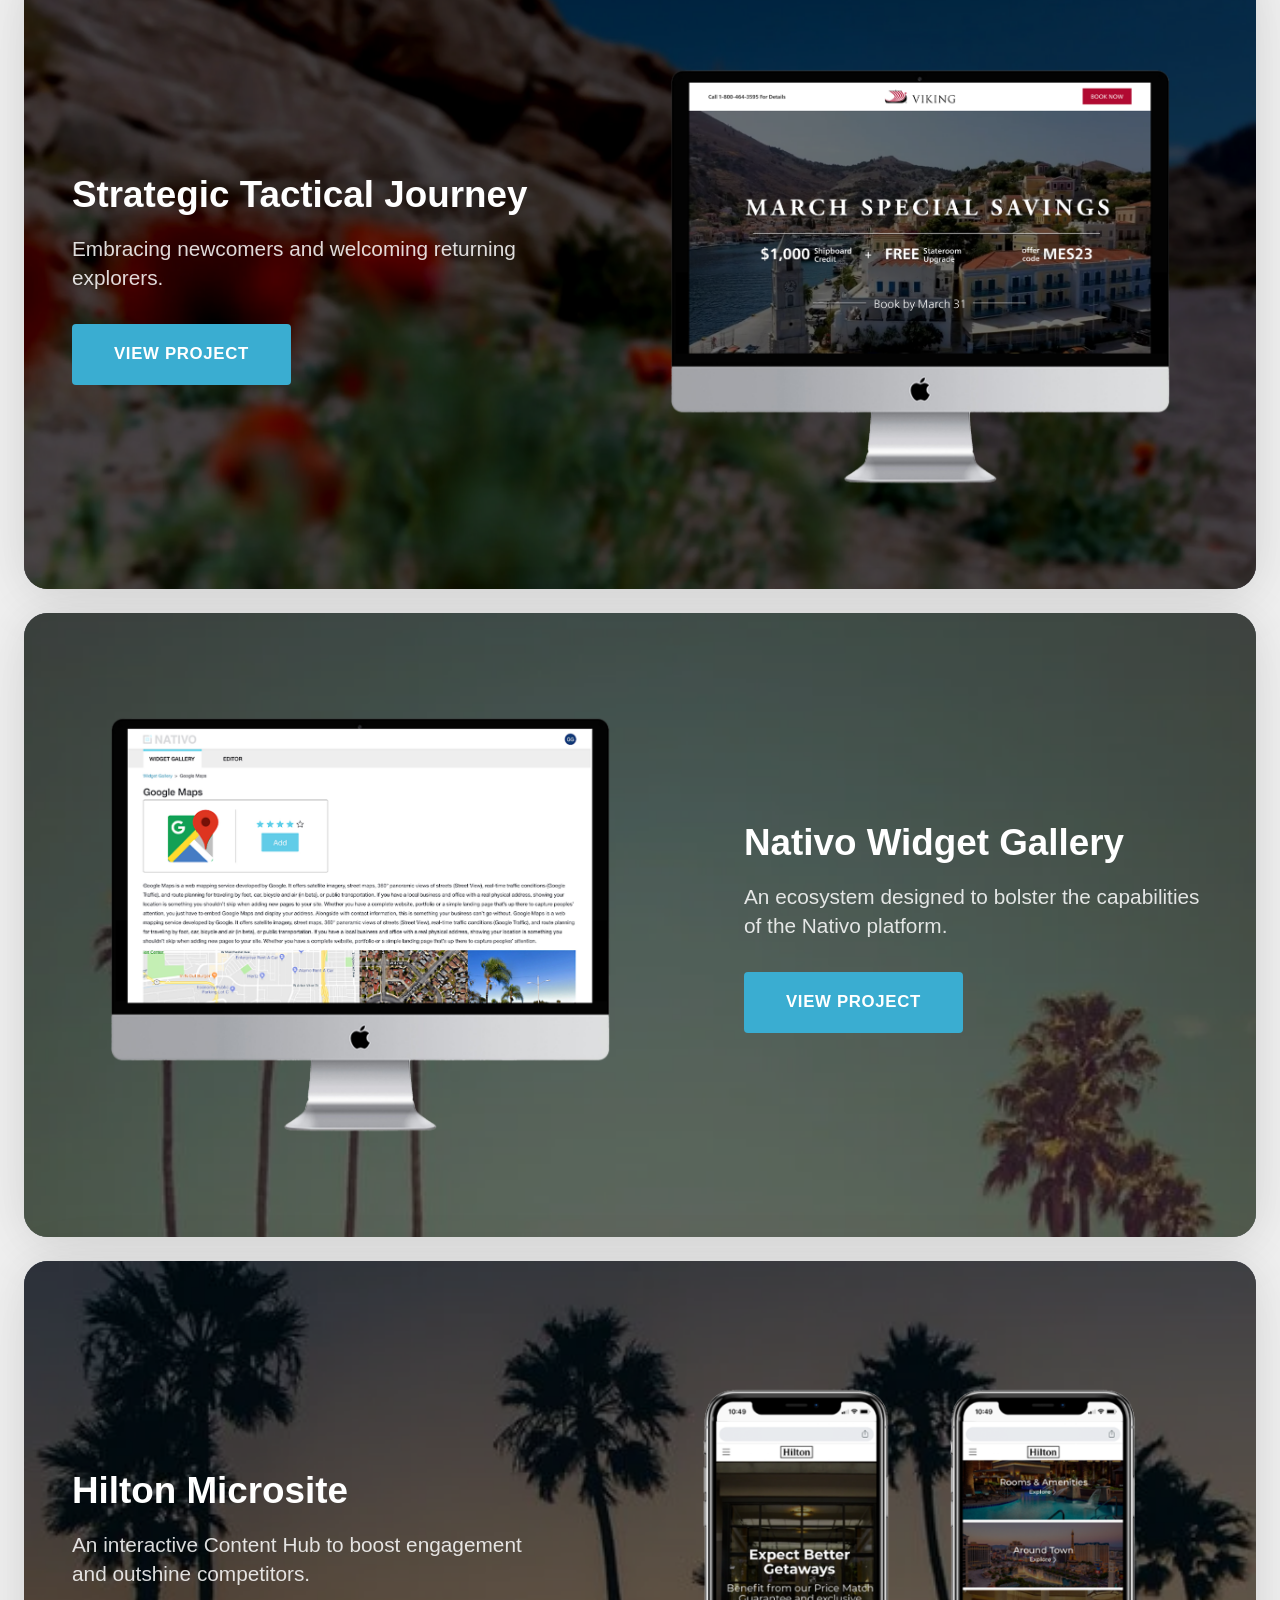
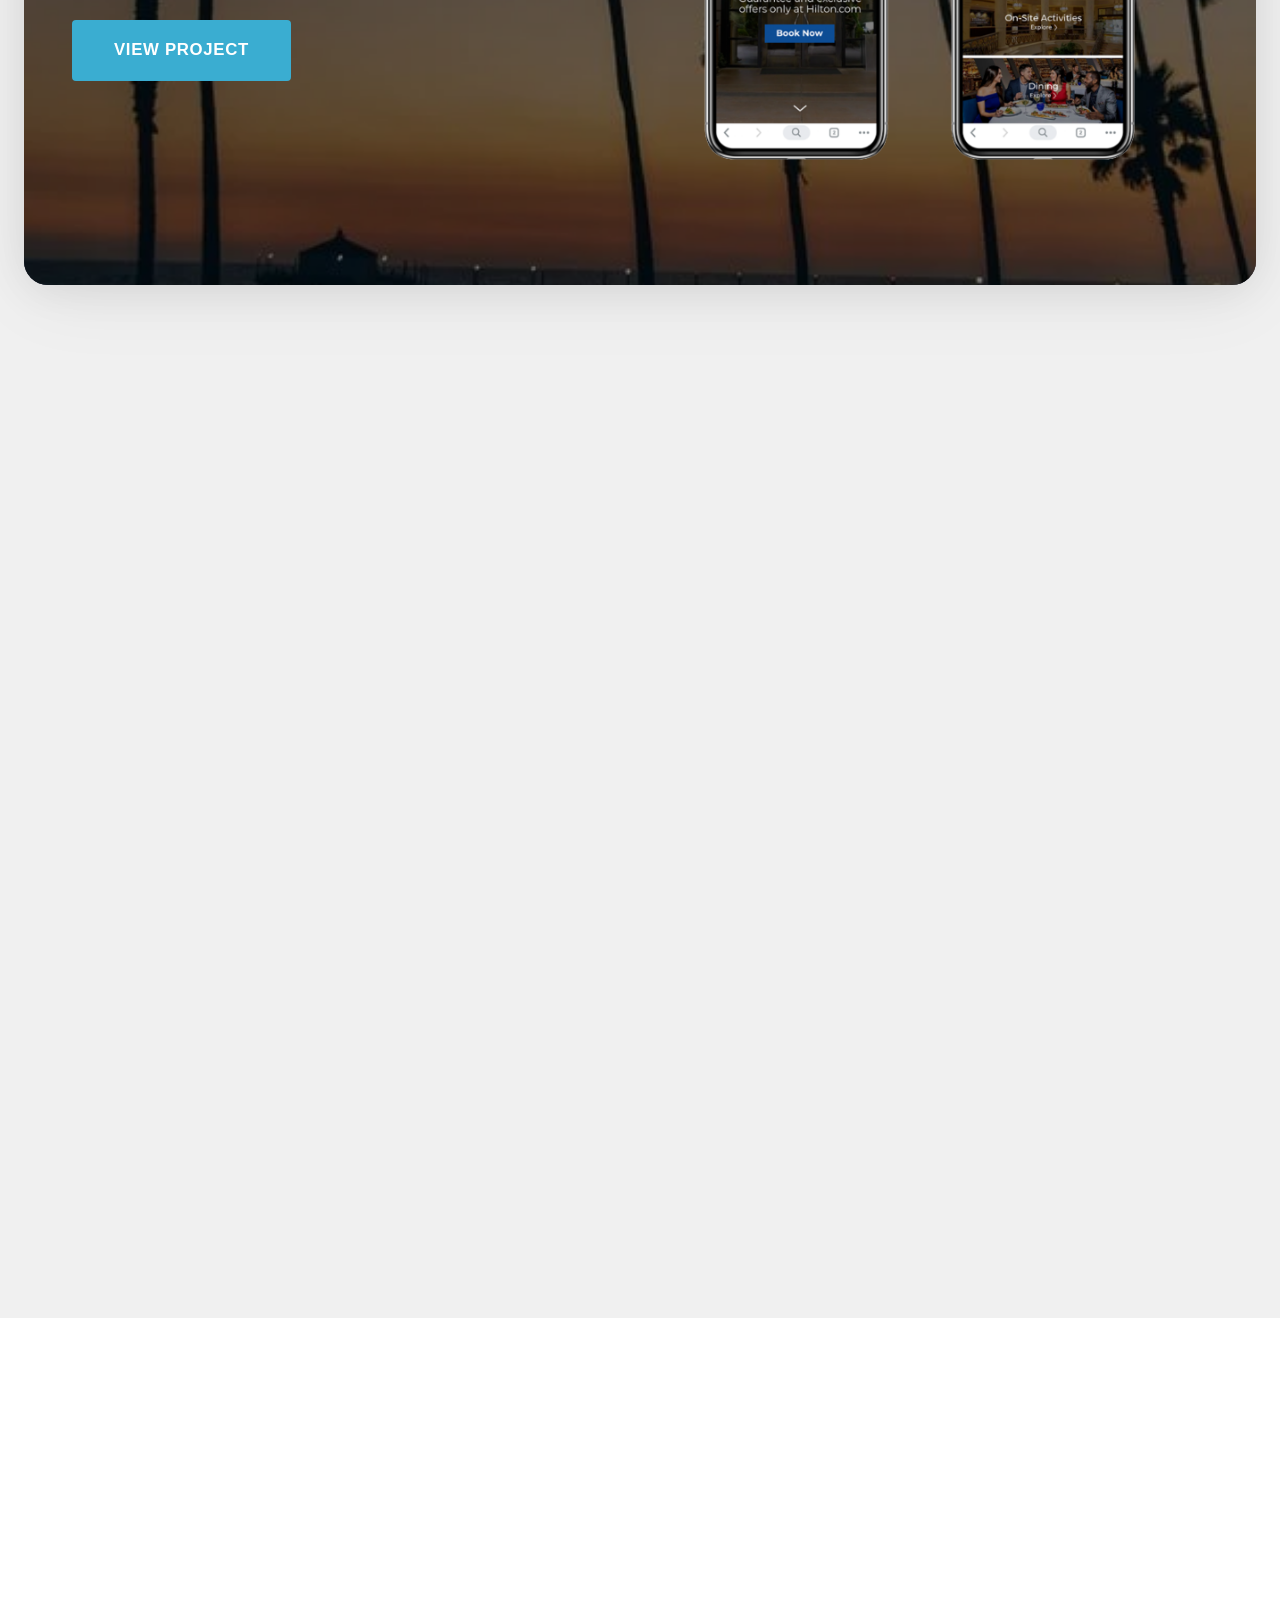
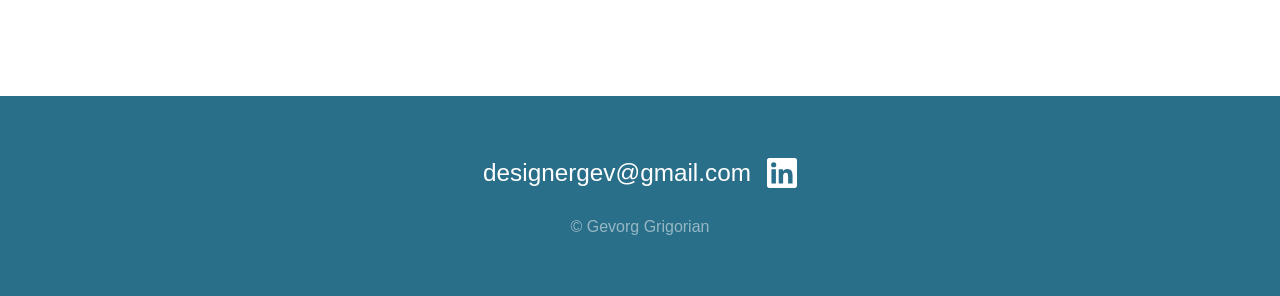
==== commit d84fb3d4: "Add files via upload" ====
--- a/index.html
+++ b/index.html
@@ -12,7 +12,7 @@
   <nav class="site-nav">
     <div class="nav-inner">
       <a href="index.html" class="nav-logo">
-        <img src="https://images.squarespace-cdn.com/content/v1/5e78019645630059aea17c07/1584992266800-M5TKYRN9V7KKILRTRA14/Gevorg_grigorian_logo2.png?format=300w" alt="Gev Design">
+        <img src="gevorg-grigorian-logo2.webp" alt="Gev Design">
       </a>
       <ul class="nav-links" id="navLinks">
         <li><a href="index.html">Home</a></li>
@@ -37,10 +37,11 @@
   </nav>
 
   <!-- Hero — stays full bleed -->
-  <section class="hero">
+  <section class="hero hero--interactive">
     <div class="hero-bg">
-      <img src="https://images.squarespace-cdn.com/content/v1/5e78019645630059aea17c07/815615e4-76c1-4208-bceb-b928c9cfad03/Gevdarkbg.jpg" alt="">
-    </div>
+      <img src="gevdarkbg.webp" alt="">
+    </div>
+    <canvas class="hero-particle-canvas" id="heroParticleCanvas"></canvas>
     <div class="hero-content">
       <h1 class="hero-anim-1">Hey there! <br>I'm <em>Gev</em>.</h1>
       <p class="hero-anim-2">I am a Lead UX/UI Designer passionate about solving complex problems, optimizing user journeys for business growth, and offering an exceptional experience. Check out my work down below!</p>
@@ -100,7 +101,7 @@
     <div class="card-section card-section--dark">
       <section class="work-section work-section--strategic work-section--img-right work-section--dark">
         <div class="work-section-bg">
-          <img src="https://images.squarespace-cdn.com/content/v1/5e78019645630059aea17c07/7702b1b8-ade0-4273-b3e5-5d2c1b50a295/image-asset.jpg" alt="">
+          <img src="image-asset.webp" alt="">
         </div>
         <div class="work-section-text">
           <h3>Strategic Tactical Journey</h3>
@@ -108,7 +109,7 @@
           <a href="strategic-tactical.html" class="btn-view-project">View Project</a>
         </div>
         <div class="work-section-image">
-          <img src="https://images.squarespace-cdn.com/content/v1/5e78019645630059aea17c07/66813fa7-7c34-4696-9a1c-c01e0aa8211b/main+hero.png" alt="Strategic Tactical Journey">
+          <img src="main-hero.webp" alt="Strategic Tactical Journey">
         </div>
       </section>
     </div>
@@ -117,10 +118,10 @@
     <div class="card-section card-section--dark">
       <section class="work-section work-section--widget work-section--img-left work-section--dark">
         <div class="work-section-bg">
-          <img src="https://images.squarespace-cdn.com/content/v1/5e78019645630059aea17c07/1612477899388-6YCMAXKL3FMIQ8N4S04C/image-asset.jpeg" alt="">
-        </div>
-        <div class="work-section-image">
-          <img src="https://images.squarespace-cdn.com/content/v1/5e78019645630059aea17c07/4935f35a-8b4f-4557-a55a-b2afa68a9206/widget+gallery.png" alt="Nativo Widget Gallery">
+          <img src="widget-bg.webp" alt="">
+        </div>
+        <div class="work-section-image">
+          <img src="widget-gallery.webp" alt="Nativo Widget Gallery">
         </div>
         <div class="work-section-text">
           <h3>Nativo Widget Gallery</h3>
@@ -134,7 +135,7 @@
     <div class="card-section card-section--dark">
       <section class="work-section work-section--hilton work-section--img-right work-section--dark">
         <div class="work-section-bg">
-          <img src="https://images.squarespace-cdn.com/content/v1/5e78019645630059aea17c07/1612477961552-T1BN0AWQ8N2M8S0TPRUM/image-asset.jpeg" alt="">
+          <img src="hilton-bg.webp" alt="">
         </div>
         <div class="work-section-text">
           <h3>Hilton Microsite</h3>
@@ -142,7 +143,7 @@
           <a href="hilton-microsite.html" class="btn-view-project">View Project</a>
         </div>
         <div class="work-section-image">
-          <img src="https://images.squarespace-cdn.com/content/v1/5e78019645630059aea17c07/62214717-a14b-45ed-8877-a6a969d277c2/hilton.png" alt="Hilton Microsite">
+          <img src="hilton.webp" alt="Hilton Microsite">
         </div>
       </section>
     </div>
@@ -152,7 +153,7 @@
       <section class="humanize-section">
         <h2>I <em>humanize</em> technology</h2>
         <p>I curate my work with the <strong>end user's experience</strong> in mind. I make my decisions based on research, collaboration, and user testing.</p>
-        <img src="https://images.squarespace-cdn.com/content/v1/5e78019645630059aea17c07/1593643545278-562GV7ZJ961VHSF7PJQ0/process2.png" alt="Design process" class="process-desktop">
+        <img src="process2.webp" alt="Design process" class="process-desktop">
         <img src="process-mobile.svg" alt="Design process" class="process-mobile">
         <p>These <strong>core principles</strong> have aided me in <strong>launching campaigns</strong> in <strong>agile</strong> work environments with brands such as Viking, Hilton, Mazda, Samsung, Adidas, Sony, Wells Fargo, Netflix, HPE, Sprint, Target, IBM, Disney, Starbucks and many more.</p>
       </section>
@@ -162,9 +163,6 @@
 
   <!-- CTA — full bleed, not in card -->
   <section class="bottom-cta bottom-cta--fullbleed">
-    <div class="work-section-bg">
-      <img src="https://images.squarespace-cdn.com/content/v1/5e78019645630059aea17c07/1593641278378-U0NKO1T6FIKHEDOFZI23/Screen+Shot+2020-07-01+at+3.07.49+PM.png" alt="">
-    </div>
     <h2>Ready to take your design to the <strong>next level</strong>?</h2>
     <a href="contact.html" class="btn-primary btn-blue btn-large">Let's Connect</a>
   </section>
@@ -183,6 +181,47 @@
   </footer>
 
   <script src="main.js"></script>
+  <script>
+    (function() {
+      const canvas = document.getElementById('heroParticleCanvas');
+      if (!canvas) return;
+      const ctx = canvas.getContext('2d');
+      const section = canvas.closest('.hero');
+      let particles = [];
+      const colors = ['#3aadd1', '#E07D19', '#5bc0de', '#f0a030'];
+      function resize() { canvas.width = section.offsetWidth; canvas.height = section.offsetHeight; }
+      resize();
+      window.addEventListener('resize', resize);
+      class Particle {
+        constructor(x, y) {
+          this.x = x; this.y = y;
+          this.size = Math.random() * 4.2 + 1.4;
+          this.speedX = (Math.random() - 0.5) * 1.3;
+          this.speedY = (Math.random() - 0.5) * 1.3 - 0.35;
+          this.color = colors[Math.floor(Math.random() * colors.length)];
+          this.life = 1;
+          this.decay = Math.random() * 0.012 + 0.008;
+        }
+        update() { this.x += this.speedX; this.y += this.speedY; this.life -= this.decay; this.size *= 0.99; }
+        draw() { ctx.globalAlpha = this.life; ctx.fillStyle = this.color; ctx.beginPath(); ctx.arc(this.x, this.y, this.size, 0, Math.PI * 2); ctx.fill(); }
+      }
+      let lastSpawn = 0;
+      section.addEventListener('mousemove', (e) => {
+        const rect = section.getBoundingClientRect();
+        const mx = e.clientX - rect.left, my = e.clientY - rect.top;
+        const now = Date.now();
+        if (now - lastSpawn > 20) { for (let i = 0; i < 2; i++) particles.push(new Particle(mx, my)); lastSpawn = now; }
+      });
+      function animate() {
+        ctx.clearRect(0, 0, canvas.width, canvas.height);
+        particles = particles.filter(p => p.life > 0);
+        particles.forEach(p => { p.update(); p.draw(); });
+        ctx.globalAlpha = 1;
+        requestAnimationFrame(animate);
+      }
+      animate();
+    })();
+  </script>
 
 </body>
 </html>
--- a/style.css
+++ b/style.css
@@ -247,6 +247,63 @@
   margin-top: 0;
 }
 
+/* Interactive hero — pencil cursor scoped to hero only */
+.hero--interactive {
+  cursor: url("data:image/svg+xml,%3Csvg xmlns='http://www.w3.org/2000/svg' width='32' height='32' viewBox='0 0 32 32'%3E%3Cg transform='translate(2 2)'%3E%3Cpath d='M20.5 1.5l6 6-16 16-6 1 1-6z' fill='%23f0a030' stroke='%231a1a1a' stroke-width='1.5' stroke-linejoin='round'/%3E%3Cpath d='M18 4l6 6' stroke='%231a1a1a' stroke-width='1.5'/%3E%3Cpath d='M4.5 24.5l3-1-2-2z' fill='%231a1a1a'/%3E%3C/g%3E%3C/svg%3E") 2 30, auto;
+}
+
+.hero--interactive a,
+.hero--interactive button {
+  cursor: pointer;
+}
+
+.hero-particle-canvas {
+  position: absolute;
+  inset: 0;
+  width: 100%;
+  height: 100%;
+  z-index: 2;
+  pointer-events: none;
+}
+
+/* UX Designer badge — top right, with padding so it clears the nav */
+.hero-badge {
+  position: absolute;
+  z-index: 3;
+  top: 120px;
+  right: 48px;
+  background: #fff;
+  padding: 16px 28px;
+  border-radius: 6px;
+  box-shadow: 0 16px 44px rgba(0, 0, 0, 0.28);
+  display: flex;
+  flex-direction: column;
+  line-height: 1.1;
+  animation: heroBadgeFloat 5s ease-in-out infinite;
+  pointer-events: none;
+}
+
+.hero-badge span:first-child {
+  font-size: 1.7rem;
+  font-weight: 700;
+  color: #3aadd1;
+}
+
+.hero-badge span:last-child {
+  font-size: 0.85rem;
+  font-weight: 600;
+  letter-spacing: 0.08em;
+  text-transform: uppercase;
+  color: #666;
+}
+
+@keyframes heroBadgeFloat {
+  0%, 100% { transform: translateY(0); }
+  50% { transform: translateY(-10px); }
+}
+
+/* Content above particle canvas handled in .hero-content rule below */
+
 .hero-bg {
   position: absolute;
   inset: 0;
@@ -261,7 +318,7 @@
 
 .hero-content {
   position: relative;
-  z-index: 1;
+  z-index: 4;
   max-width: 580px;
   padding: 80px 24px 0;
   margin-right: auto;
@@ -652,13 +709,21 @@
   max-height: 600px;
   overflow: hidden;
   margin-top: 80px;
+  background: #7ea9cf;
 }
 
 .case-hero img {
   width: 100%;
   height: 100%;
   object-fit: cover;
-}
+  display: block;
+}
+
+/* Per-page hero background colors (match each hero image edge) */
+.case-hero--viking { background: #7ea9cf; }
+.case-hero--strategic { background: #C2E6F7; }
+.case-hero--widget { background: #5BB6E9; }
+.case-hero--hilton { background: #F9F4DA; }
 
 
 /* ============================================
@@ -781,6 +846,24 @@
   display: flex;
   align-items: center;
   justify-content: center;
+}
+
+/* Full-bleed image — breaks out of case-content max-width */
+.case-image-fullbleed {
+  position: relative;
+  left: 50%;
+  right: 50%;
+  margin-left: -50vw;
+  margin-right: -50vw;
+  width: 100vw;
+  margin-top: 48px;
+  margin-bottom: 48px;
+}
+
+.case-image-fullbleed img {
+  width: 100%;
+  height: auto;
+  display: block;
 }
 
 .case-image-block img {
@@ -1089,7 +1172,6 @@
   letter-spacing: 0.04em;
   text-transform: uppercase;
   transition: all 0.3s;
-  margin: 24px 0;
 }
 
 .prototype-link:hover {
@@ -1162,6 +1244,7 @@
   width: 100%;
   height: 100%;
   object-fit: cover;
+  object-position: 68% 20%;
 }
 
 /* Decorative floating shapes behind image */
@@ -1340,6 +1423,107 @@
   border-color: #1a1a1a;
 }
 
+/* --- Contact Form --- */
+.contact-form {
+  max-width: 640px;
+  margin: 48px auto 0;
+  text-align: left;
+}
+
+.contact-form .form-row {
+  display: flex;
+  gap: 20px;
+}
+
+.contact-form .form-row .form-field {
+  flex: 1;
+}
+
+.contact-form .form-field {
+  margin-bottom: 20px;
+}
+
+.contact-form label {
+  display: block;
+  font-size: 0.85rem;
+  font-weight: 600;
+  letter-spacing: 0.04em;
+  text-transform: uppercase;
+  color: #666;
+  margin-bottom: 8px;
+}
+
+.contact-form input,
+.contact-form textarea {
+  width: 100%;
+  padding: 14px 16px;
+  font-size: 1rem;
+  font-family: inherit;
+  color: #1a1a1a;
+  background: #fafafa;
+  border: 1px solid #e0e0e0;
+  border-radius: 8px;
+  transition: border-color 0.2s, background 0.2s;
+  box-sizing: border-box;
+}
+
+.contact-form input:focus,
+.contact-form textarea:focus {
+  outline: none;
+  border-color: #3aadd1;
+  background: #fff;
+}
+
+.contact-form textarea {
+  resize: vertical;
+  min-height: 140px;
+}
+
+.contact-form .btn-primary {
+  border: none;
+  cursor: pointer;
+  margin-top: 8px;
+}
+
+/* Honeypot — visually hidden but present in DOM for bots */
+.form-hp {
+  position: absolute;
+  left: -9999px;
+  width: 1px;
+  height: 1px;
+  overflow: hidden;
+}
+
+/* Status message */
+.form-status {
+  margin-top: 20px !important;
+  font-size: 0.95rem;
+  font-weight: 500;
+  min-height: 1.2em;
+}
+
+.form-status--pending { color: #888; }
+.form-status--success { color: #2e9e5b; }
+.form-status--error { color: #d64545; }
+
+/* Alt contact methods below form */
+.contact-alt {
+  margin-top: 48px;
+  padding-top: 32px;
+  border-top: 1px solid #eee;
+}
+
+.contact-alt p {
+  font-size: 1rem !important;
+  color: #666;
+  margin-bottom: 8px !important;
+}
+
+.contact-email-link {
+  color: #3aadd1 !important;
+  border-bottom-color: #3aadd1 !important;
+}
+
 
 /* ============================================
    FOOTER
@@ -1414,6 +1598,20 @@
   margin-top: 48px;
 }
 
+/* Full-bleed CTA — solid dark fill (replaces old banner image) */
+.bottom-cta--fullbleed {
+  background: #f0f4f7;
+  margin-top: 0;
+}
+
+.bottom-cta--fullbleed h2 {
+  color: #1a1a1a;
+}
+
+.bottom-cta--fullbleed h2 strong {
+  color: #3aadd1;
+}
+
 .bottom-cta h2 {
   font-size: 3.6rem;
   margin-bottom: 32px;
@@ -1461,9 +1659,18 @@
    RESPONSIVE
    ============================================ */
 @media (max-width: 968px) {
+  /* Hide hero badge on mobile — would crowd the text */
+  .hero-badge { display: none; }
+
   /* Sections wrap */
   .sections-wrap {
     padding: 40px 16px 16px;
+  }
+
+  /* Contact form stacks on mobile */
+  .contact-form .form-row {
+    flex-direction: column;
+    gap: 0;
   }
 
   .card-section {
@@ -1484,7 +1691,9 @@
     align-items: center;
     justify-content: flex-start;
     padding-top: 48px;
-    gap: 24px;
+    gap: 0;
+    z-index: 9999;
+    overflow-y: auto;
   }
 
   .nav-links.open {
@@ -1493,6 +1702,28 @@
 
   .nav-hamburger {
     display: block;
+    z-index: 10000;
+  }
+
+  .nav-links > li {
+    width: 100%;
+    text-align: center;
+    border-bottom: 1px solid #f0f0f0;
+  }
+
+  .nav-links > li > a,
+  .nav-dropdown-toggle {
+    display: block;
+    padding: 20px 0;
+    font-size: 1.1rem;
+    width: 100%;
+  }
+
+  .dropdown-parent {
+    display: flex;
+    flex-direction: column;
+    align-items: center;
+    width: 100%;
   }
 
   .nav-dropdown {
@@ -1501,13 +1732,18 @@
     opacity: 1;
     visibility: visible;
     transform: none;
-    padding: 0;
+    padding: 0 0 12px;
     min-width: auto;
     text-align: center;
+    background: #fafafa;
+    border-radius: 0;
+    width: 100%;
   }
 
   .nav-dropdown a {
-    padding: 8px 0;
+    padding: 14px 0;
+    font-size: 0.95rem;
+    color: #555;
   }
 
   /* Hero */
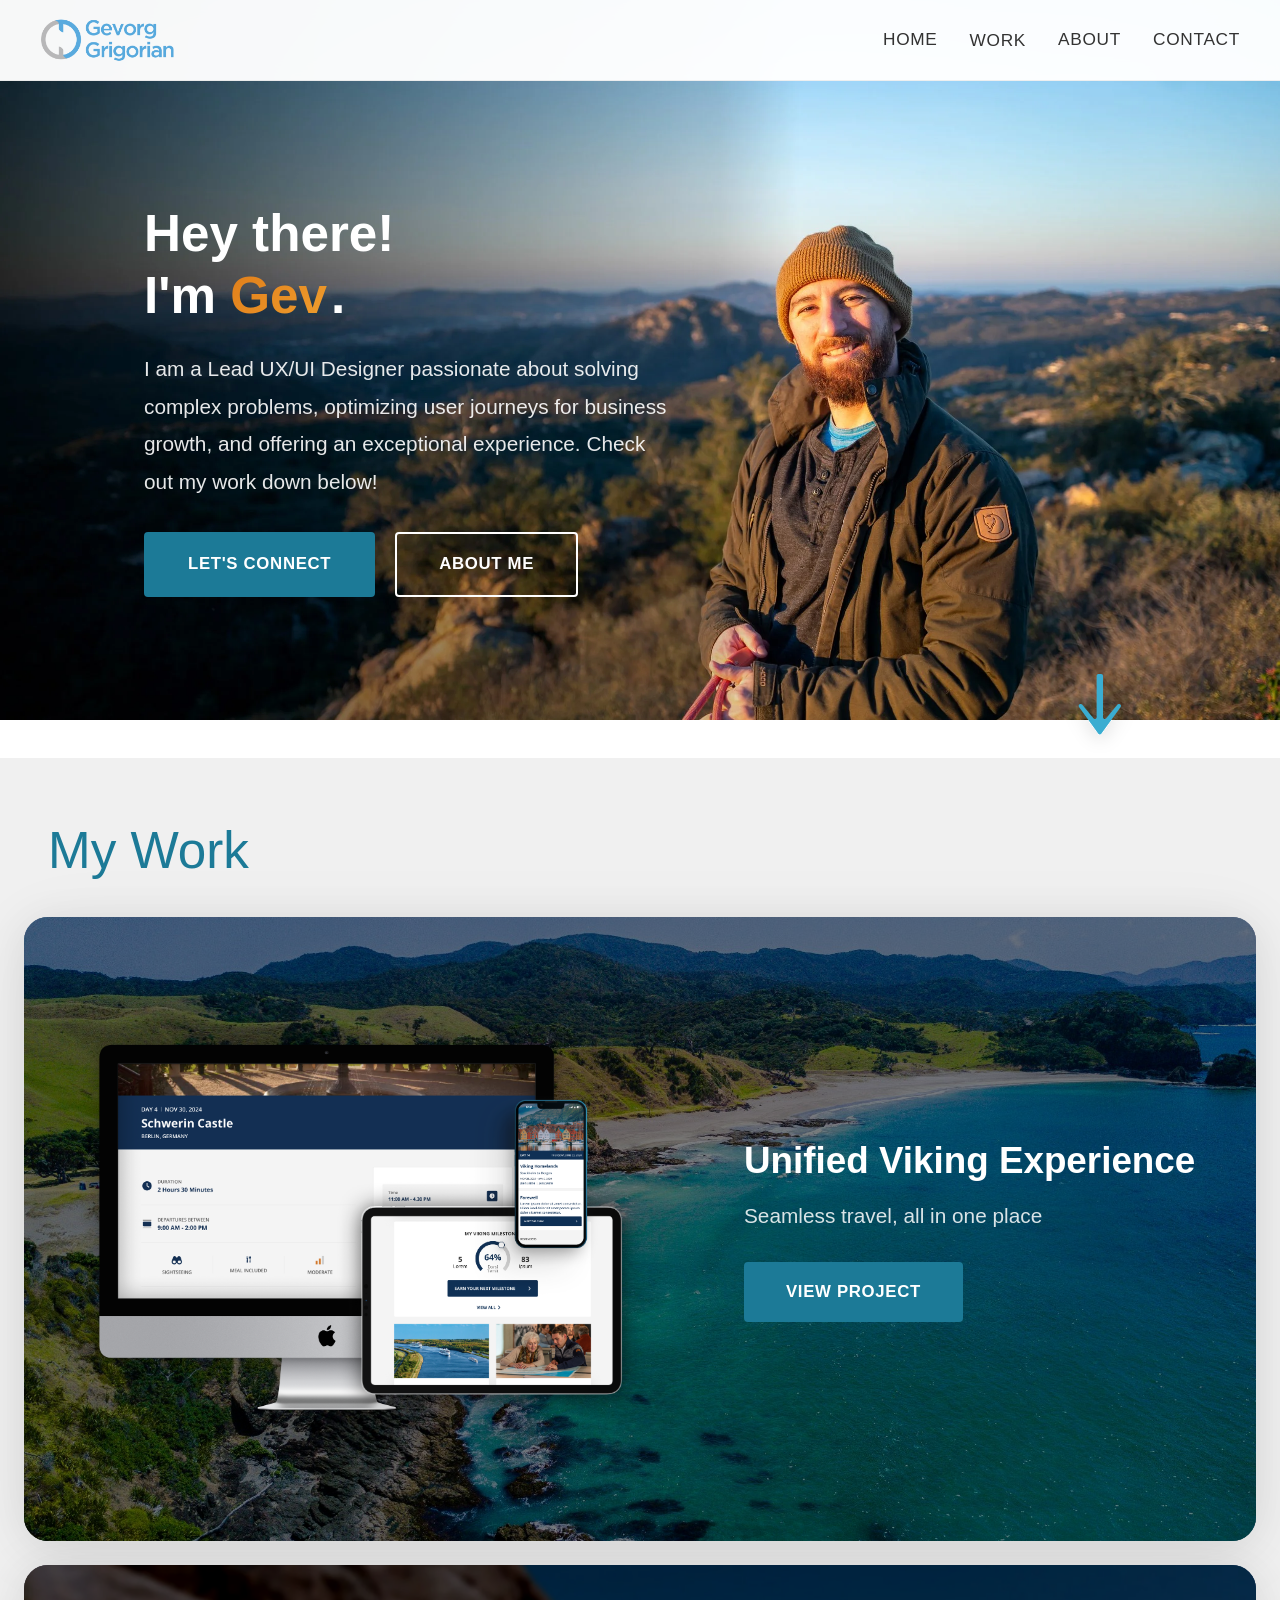
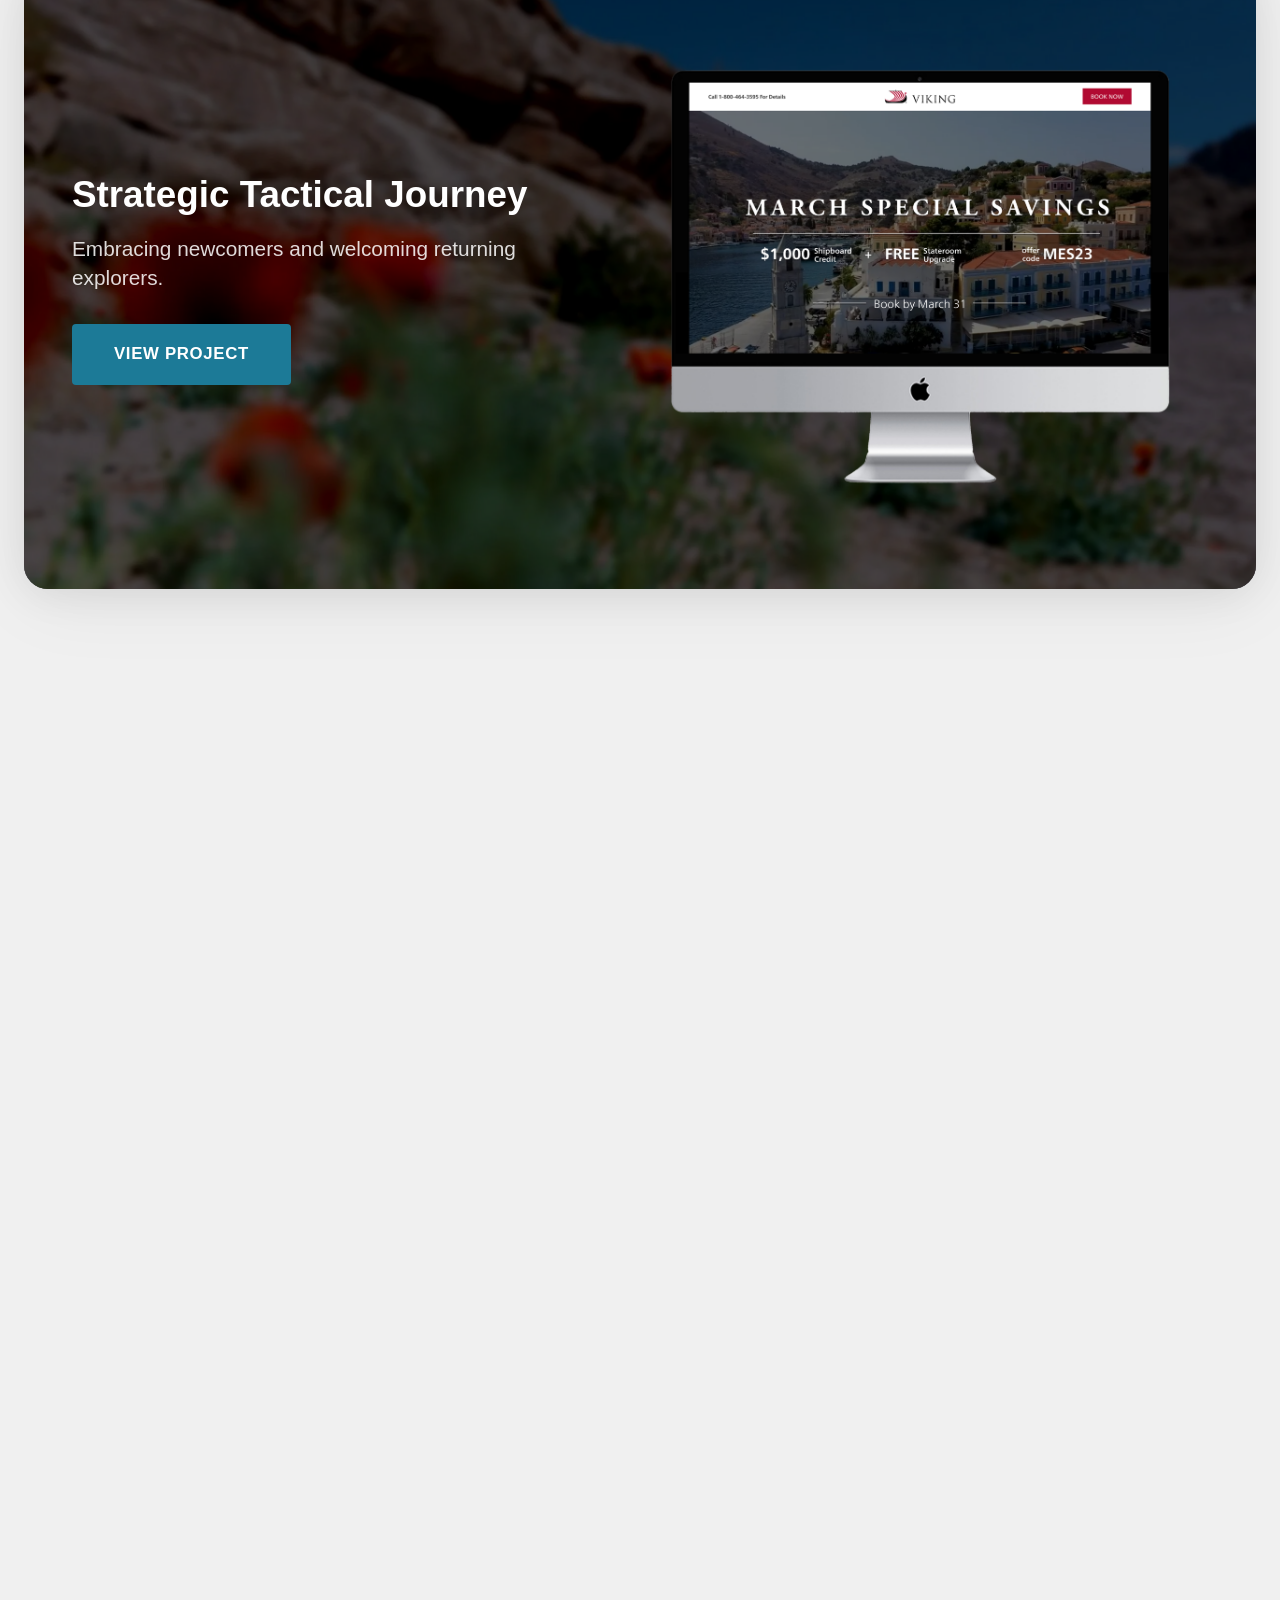
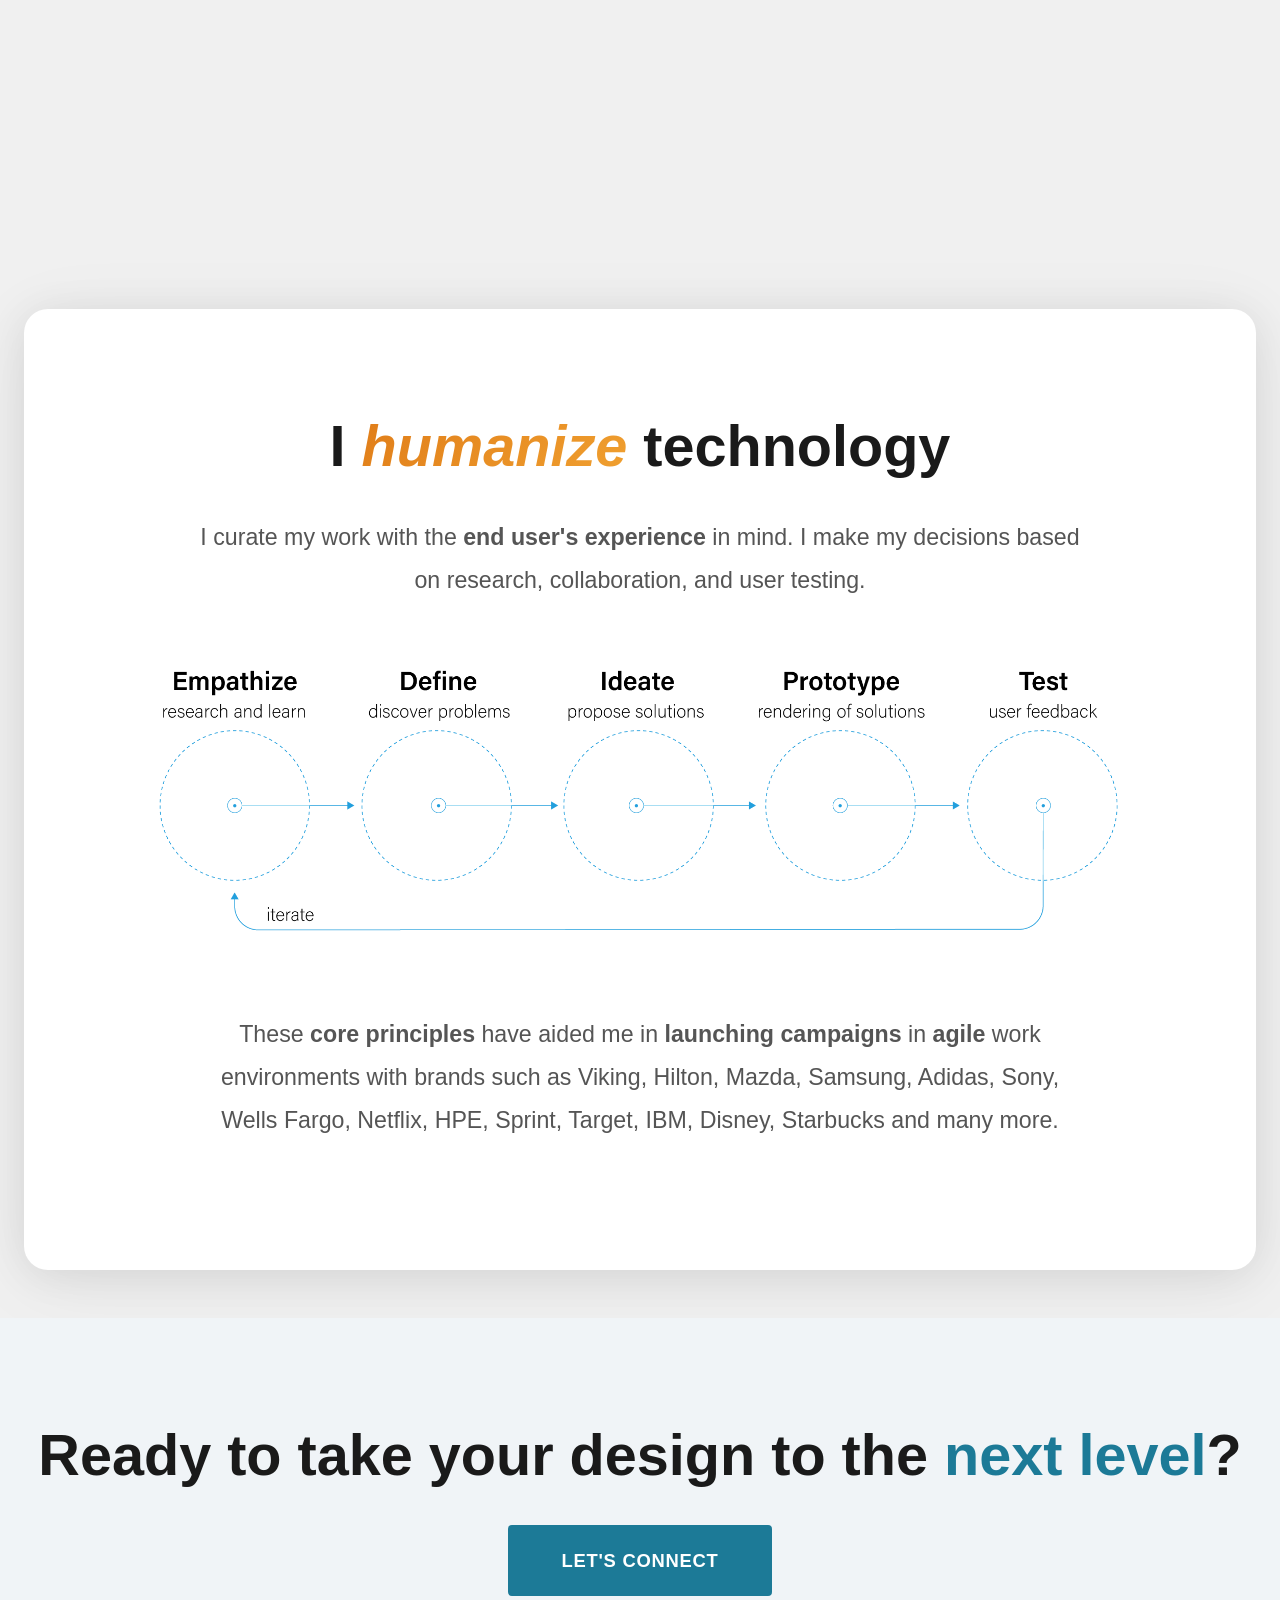
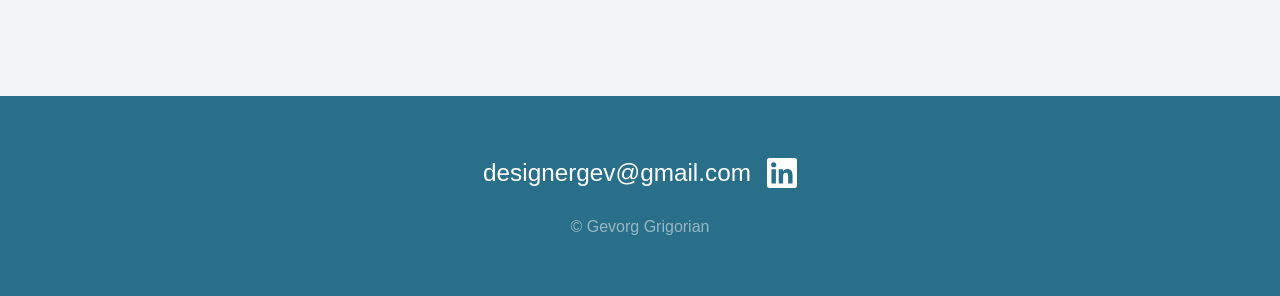
==== commit bc42da4a: "Add files via upload" ====
--- a/index.html
+++ b/index.html
@@ -188,7 +188,7 @@
       const ctx = canvas.getContext('2d');
       const section = canvas.closest('.hero');
       let particles = [];
-      const colors = ['#3aadd1', '#E07D19', '#5bc0de', '#f0a030'];
+      const colors = ['#1C7A97', '#E07D19', '#5bc0de', '#f0a030'];
       function resize() { canvas.width = section.offsetWidth; canvas.height = section.offsetHeight; }
       resize();
       window.addEventListener('resize', resize);
--- a/style.css
+++ b/style.css
@@ -286,7 +286,7 @@
 .hero-badge span:first-child {
   font-size: 1.7rem;
   font-weight: 700;
-  color: #3aadd1;
+  color: #1C7A97;
 }
 
 .hero-badge span:last-child {
@@ -375,9 +375,9 @@
 }
 
 .btn-blue {
-  background: #3aadd1;
+  background: #1C7A97;
   color: #fff;
-  border: 2px solid #3aadd1;
+  border: 2px solid #1C7A97;
   border-radius: 4px;
 }
 
@@ -415,7 +415,7 @@
   padding: 0 24px 32px;
   font-size: 3.2rem;
   font-weight: 400;
-  color: #3aadd1;
+  color: #1C7A97;
   margin: 0;
   max-width: 1400px;
   margin-left: auto;
@@ -600,7 +600,7 @@
 .work-section-text .btn-view-project {
   display: inline-block;
   padding: 16px 42px;
-  background: #3aadd1;
+  background: #1C7A97;
   border: none;
   border-radius: 4px;
   color: #fff;
@@ -745,7 +745,7 @@
   font-weight: 600;
   letter-spacing: 0.12em;
   text-transform: uppercase;
-  color: #3aadd1;
+  color: #1C7A97;
   margin-bottom: 16px;
 }
 
@@ -1162,8 +1162,8 @@
   width: fit-content;
   margin: 24px auto;
   padding: 16px 42px;
-  background: #3aadd1;
-  border: 2px solid #3aadd1;
+  background: #1C7A97;
+  border: 2px solid #1C7A97;
   color: #fff;
   border-radius: 4px;
   text-align: center;
@@ -1259,7 +1259,7 @@
   left: -24px;
   width: 140px;
   height: 140px;
-  background: #3aadd1;
+  background: #1C7A97;
   opacity: 0.9;
   animation: floatDeco1 6s ease-in-out infinite;
 }
@@ -1303,7 +1303,7 @@
 .about-image-badge span:first-child {
   font-size: 1.6rem;
   font-weight: 700;
-  color: #3aadd1;
+  color: #1C7A97;
 }
 
 .about-image-badge span:last-child {
@@ -1325,7 +1325,7 @@
   font-weight: 600;
   letter-spacing: 0.16em;
   text-transform: uppercase;
-  color: #3aadd1;
+  color: #1C7A97;
   margin-bottom: 20px;
 }
 
@@ -1374,9 +1374,9 @@
 }
 
 .about-email {
-  color: #3aadd1;
+  color: #1C7A97;
   font-weight: 600;
-  border-bottom: 1px solid #3aadd1;
+  border-bottom: 1px solid #1C7A97;
   transition: opacity 0.2s;
 }
 
@@ -1470,7 +1470,7 @@
 .contact-form input:focus,
 .contact-form textarea:focus {
   outline: none;
-  border-color: #3aadd1;
+  border-color: #1C7A97;
   background: #fff;
 }
 
@@ -1520,8 +1520,8 @@
 }
 
 .contact-email-link {
-  color: #3aadd1 !important;
-  border-bottom-color: #3aadd1 !important;
+  color: #1C7A97 !important;
+  border-bottom-color: #1C7A97 !important;
 }
 
 
@@ -1609,7 +1609,7 @@
 }
 
 .bottom-cta--fullbleed h2 strong {
-  color: #3aadd1;
+  color: #1C7A97;
 }
 
 .bottom-cta h2 {
@@ -1641,9 +1641,9 @@
 }
 
 .card-section--cta .bottom-cta .btn-blue {
-  background: #3aadd1;
+  background: #1C7A97;
   color: #fff;
-  border-color: #3aadd1;
+  border-color: #1C7A97;
   position: relative;
   z-index: 1;
 }
@@ -1690,10 +1690,10 @@
     flex-direction: column;
     align-items: center;
     justify-content: flex-start;
-    padding-top: 48px;
+    padding-top: 20px;
     gap: 0;
     z-index: 9999;
-    overflow-y: auto;
+    overflow-y: visible;
   }
 
   .nav-links.open {
@@ -1714,8 +1714,8 @@
   .nav-links > li > a,
   .nav-dropdown-toggle {
     display: block;
-    padding: 20px 0;
-    font-size: 1.1rem;
+    padding: 16px 0;
+    font-size: 1rem;
     width: 100%;
   }
 
@@ -1729,15 +1729,25 @@
   .nav-dropdown {
     position: static;
     box-shadow: none;
-    opacity: 1;
-    visibility: visible;
+    opacity: 0;
+    visibility: hidden;
     transform: none;
-    padding: 0 0 12px;
+    padding: 0;
     min-width: auto;
     text-align: center;
     background: #fafafa;
     border-radius: 0;
     width: 100%;
+    max-height: 0;
+    overflow: hidden;
+    transition: opacity 0.2s, max-height 0.2s, visibility 0.2s;
+  }
+
+  .dropdown-parent.dropdown-open .nav-dropdown {
+    opacity: 1;
+    visibility: visible;
+    max-height: 500px;
+    padding: 0 0 12px;
   }
 
   .nav-dropdown a {
